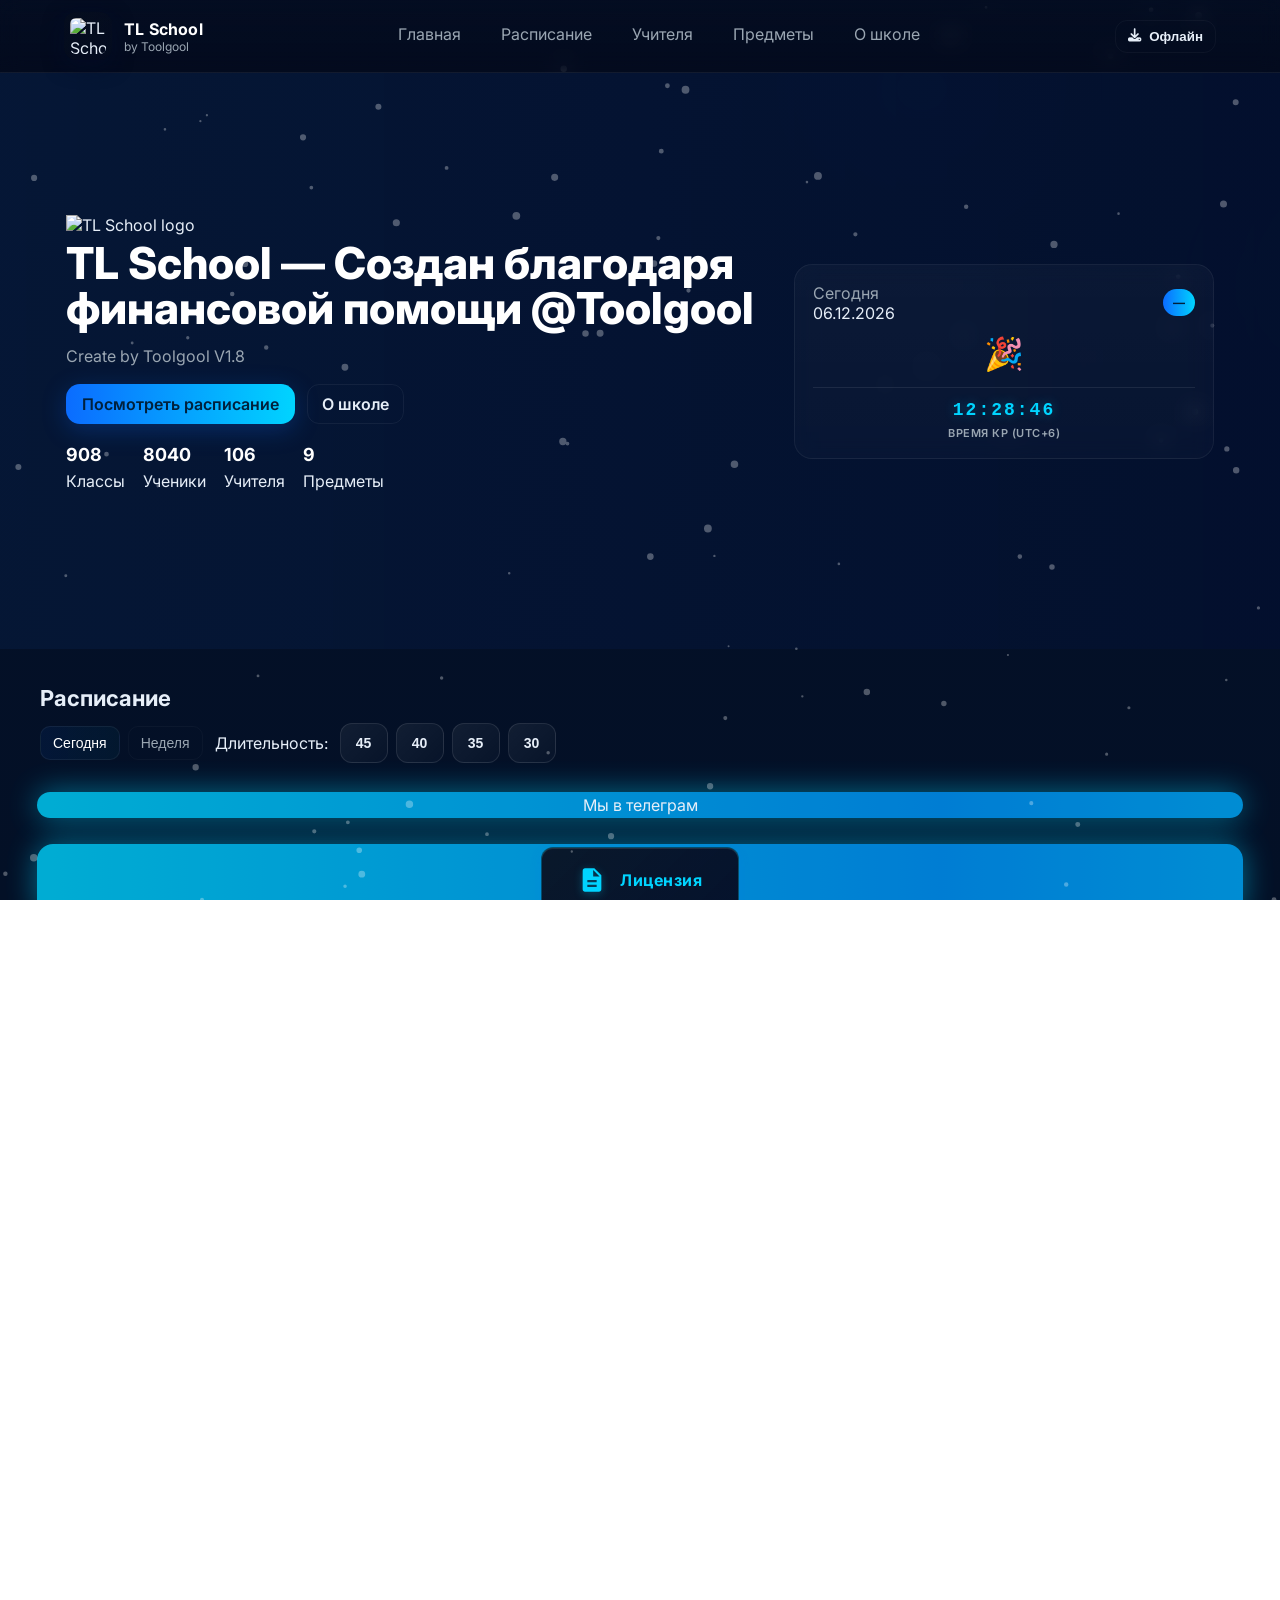
==== index.html @ 3f7413aa "Update index.html" ====
<!DOCTYPE html>
<html lang="ru">
<head>
  <meta charset="utf-8" />
  <meta name="viewport" content="width=device-width, initial-scale=1.0" />
  <title>TL School</title>
  <link rel="preconnect" href="https://fonts.googleapis.com">
  <link rel="preconnect" href="https://fonts.gstatic.com" crossorigin>
  <link href="https://fonts.googleapis.com/css2?family=Inter:wght@300;400;600;800&display=swap" rel="stylesheet">
  <link rel="stylesheet" href="https://cdnjs.cloudflare.com/ajax/libs/font-awesome/6.4.0/css/all.min.css">
  <link rel="stylesheet" href="style.css">
  <link rel="stylesheet" href="styles-v2.css">
</head>
<body class="tl-dark">

  <canvas id="snowCanvas" style="position: fixed; top: 0; left: 0; width: 100%; height: 100%; pointer-events: none; z-index: 1;"></canvas>

  <header class="site-header" role="banner">
    <div class="header-inner container">
      <a href="#top" class="brand" aria-label="TL School home">
        <img src="https://raw.githubusercontent.com/toolgool2021-coder/TL-Schedules/main/Image/icon.png" alt="TL School" class="brand-logo" width="48" height="48">
        <div class="brand-words">
          <span class="brand-title">TL School</span>
          <span class="brand-sub">by Toolgool</span>
        </div>
      </a>

      <nav class="main-nav" role="navigation" aria-label="Main navigation">
        <ul class="nav-list">
          <li><a href="#home" class="nav-link">Главная</a></li>
          <li><a href="#schedule" class="nav-link">Расписание</a></li>
          <li><a href="#teachers" class="nav-link">Учителя</a></li>
          <li><a href="#subjects" class="nav-link">Предметы</a></li>
          <li><a href="#about" class="nav-link">О школе</a></li>
        </ul>
      </nav>

      <div class="header-actions">
        <button id="downloadOfflineBtn" class="btn btn-ghost" aria-label="Скачать оффлайн"> <i class="fa-solid fa-download"></i> Офлайн</button>
        <button class="menu-btn" id="menuBtn" aria-label="Открыть меню" aria-expanded="false">
          <i class="fa-solid fa-bars"></i>
        </button>
      </div>
    </div>
  </header>

  <aside id="mobileNav" class="mobile-nav" aria-hidden="true">
    <button class="mobile-close" id="mobileClose" aria-label="Закрыть меню">✕</button>
    <ul class="mobile-nav-list">
      <li><a href="#home" class="mobile-link">Главная</a></li>
      <li><a href="#schedule" class="mobile-link">Расписание</a></li>
      <li><a href="#teachers" class="mobile-link">Учителя</a></li>
      <li><a href="#subjects" class="mobile-link">Предметы</a></li>
      <li><a href="#about" class="mobile-link">О школе</a></li>
    </ul>
  </aside>

  <main id="top">

    <section id="home" class="hero">
      <div class="hero-bg" aria-hidden="true">
        <div class="hero-glow"></div>
        <svg class="hero-pattern" width="100%" height="100%" preserveAspectRatio="none" aria-hidden="true">
          <defs>
            <linearGradient id="g1" x1="0" x2="1">
              <stop offset="0%" stop-color="rgba(6,24,56,0.85)"/>
              <stop offset="100%" stop-color="rgba(3,16,46,0.95)"/>
            </linearGradient>
          </defs>
          <rect width="100%" height="100%" fill="url(#g1)" />
        </svg>
      </div>

      <div class="container hero-inner">
        <div class="hero-left">
          <div class="logo-badge">
            <img src="https://raw.githubusercontent.com/toolgool2021-coder/TL-Schedules/main/Image/icon.png" alt="TL School logo" class="hero-logo" width="64" height="64">
          </div>
          <h1 class="hero-title">TL School — Создан благодаря финансовой помощи @Toolgool</h1>
          <p class="hero-lead">Create by Toolgool V1.8</p>

          <div class="hero-ctas">
            <a href="#schedule" class="btn btn-primary">Посмотреть расписание</a>
            <a href="#about" class="btn btn-secondary">О школе</a>
          </div>

          <ul class="hero-stats" aria-hidden="true">
            <li><strong class="animated-counter" id="stat-classes" data-target="1748">0</strong><span>Классы</span></li>
            <li><strong class="animated-counter" id="stat-students-hero" data-target="15463">0</strong><span>Ученики</span></li>
            <li><strong class="animated-counter" id="stat-teachers-hero" data-target="204">0</strong><span>Учителя</span></li>
            <li><strong class="animated-counter" id="stat-subjects-hero" data-target="18">0</strong><span>Предметы</span></li>
          </ul>
        </div>

        <div class="hero-right" aria-hidden="true">
          <div class="hero-card schedule-preview">
            <header class="card-head">
              <div>
                <div class="muted">Сегодня</div>
                <div class="date" id="heroDate">—</div>
              </div>
              <div class="current-lesson-badge" id="heroCurrentLesson">—</div>
            </header>

            <div class="timer-display">
              <div class="timer-value" id="timerValue">00:00:00</div>
            </div>

            <div class="kyrgyzstan-time" id="kyrgyzstanTimeBlock">
              <div class="kyrgyzstan-time-value" id="kyrgyzstanTime">00:00:00</div>
              <div class="kyrgyzstan-time-label">Время КР (UTC+6)</div>
            </div>

            <div class="schedule-preview-list" id="heroScheduleList"></div>
          </div>
        </div>
      </div>
    </section>

    <section id="schedule" class="container section schedule">
      <div class="section-head">
        <h2>Расписание</h2>
        <div class="controls-row">
          <div class="tabs">
            <button class="tab active" data-view="today">Сегодня</button>
            <button class="tab" data-view="week">Неделя</button>
          </div>
          <div class="duration-compact">
            <label>Длительность:</label>
            <div class="duration-buttons">
              <button class="duration-btn" data-duration="45">45</button>
              <button class="duration-btn" data-duration="40">40</button>
              <button class="duration-btn" data-duration="35">35</button>
              <button class="duration-btn" data-duration="30">30</button>
            </div>
          </div>
        </div>
      </div>

      <div class="telegram-banner-container telegram-banner">
        <a href="https://t.me/Toolgool?text=Здравствуйте%21%20Хотел%28а%29%20бы%20вступить%20в%20вашу%20группу.%0A%0AМеня%20зовут%20%5BФамили[...]
          <svg class="telegram-icon" viewBox="0 0 24 24" fill="currentColor">
            <path d="M12 0C5.373 0 0 5.373 0 12s5.373 12 12 12 12-5.373 12-12S18.627 0 12 0zm5.894 8.221l-1.97 9.28c-.145.658-.537.818-1.084.508l-3-2.21-1.446 1.394c-.16.16-.295.295-.605.295l.213[...]"/>
          </svg>
          Мы в телеграм
         </a>
      </div>

      <div class="telegram-banner-container license-banner">
        <a href="license-1.html" target="_blank" rel="noopener noreferrer" class="telegram-link support-link">
          <svg class="telegram-icon support-icon" viewBox="0 0 24 24" fill="currentColor" aria-hidden="true">
            <path d="M14 2H6c-1.1 0-1.99.9-1.99 2L4 20c0 1.1.89 2 1.99 2H18c1.1 0 2-.9 2-2V8l-6-6zm2 16H8v-2h8v2zm0-4H8v-2h8v2zm-3-5V3.5L18.5 9H13z"/>
          </svg>
          Лицензия
        </a>
      </div>

<div class="telegram-banner-container support-banner">
  <a href="https://paytl.duckdns.org" target="_blank" rel="noopener noreferrer" class="telegram-link license-link">
    <svg class="telegram-icon license-icon" viewBox="0 0 24 24" fill="currentColor" aria-hidden="true">
      <path d="M12 21.35l-1.45-1.32C5.4 15.36 2 12.28 2 8.5 2 5.42 4.42 3 7.5 3c1.74 0 3.41.81 4.5 2.09C13.09 3.81 14.76 3 16.5 3 19.58 3 22 5.42 22 8.5c0 3.78-3.4 6.86-8.55 11.54L12 21.35z"/>
    </svg>
    Поддержать
  </a>
</div>
      
      <div class="schedule-body">
        <div class="schedule-grid">
          <div class="schedule-column">
            <h3 class="muted" id="scheduleTitle">Сегодня</h3>
            <div class="schedule-list" id="scheduleList"></div>
          </div>

          <aside class="schedule-aside">
            <div class="card stats-card">
              <h4>Статистика</h4>
              <div class="stats-grid">
                <div class="stat">
                  <div class="stat-value animated-counter" id="stat-students" data-target="150">0</div>
                  <div class="stat-label">Ученики</div>
                </div>
                <div class="stat">
                  <div class="stat-value animated-counter" id="stat-teachers-2" data-target="35">0</div>
                  <div class="stat-label">Учителя</div>
                </div>
                <div class="stat">
                  <div class="stat-value animated-counter" id="stat-subjects-2" data-target="14">0</div>
                  <div class="stat-label">Предметы</div>
                </div>
              </div>
            </div>

            <div class="card quick-actions">
              <h4>Быстрые действия</h4>
              <div class="qa-grid">
                <button class="btn btn-ghost">Скачать оффлайн</button>
                <button class="btn btn-ghost">Распечатать</button>
              </div>
            </div>
          </aside>
        </div>

        <div class="week-schedule" id="weekSchedule" aria-live="polite"></div>
      </div>
    </section>

    <section id="teachers" class="container section">
      <div class="section-head">
        <h2>Учителя</h2>
        <p class="muted">Контакты и кабинеты преподавателей</p>
      </div>

      <div class="cards-grid teachers-list" id="teachersList">
        <div class="teacher-card">
          <div class="teacher-card-name">Калыбаева Кульжан</div>
          <div class="teacher-card-info">🚪 Кабинет 30</div>
          <div class="teacher-card-info">☎️ +996 (312) 234-56-78</div>
          <div class="teacher-card-subjects">📚 Алгебра, Геометрия, Химия, Биология</div>
        </div>
        <div class="teacher-card">
          <div class="teacher-card-name">Нурумова Елена</div>
          <div class="teacher-card-info">🚪 Кабинет 43</div>
          <div class="teacher-card-info">☎️ +996 (312) 345-67-89</div>
          <div class="teacher-card-subjects">📚 Русский язык, Русская литература</div>
        </div>
        <div class="teacher-card">
          <div class="teacher-card-name">Корголдоев Алишер</div>
          <div class="teacher-card-info">🚪 Кабинет 19</div>
          <div class="teacher-card-info">☎️ +996 (312) 567-89-01</div>
          <div class="teacher-card-subjects">📚 История, Человек и общество, ЧИО</div>
        </div>
        <div class="teacher-card">
          <div class="teacher-card-name">Томоева Гульзат</div>
          <div class="teacher-card-info">🚪 Кабинет 37</div>
          <div class="teacher-card-info">☎️ +996 (312) 789-01-23</div>
          <div class="teacher-card-subjects">📚 Кыргызский язык, Кыргызская литература, ДП</div>
        </div>
        <div class="teacher-card">
          <div class="teacher-card-name">Рубцов Андрей</div>
          <div class="teacher-card-info">🚪 Кабинет 39</div>
          <div class="teacher-card-info">☎️ +996 (312) 456-78-90</div>
          <div class="teacher-card-subjects">📚 Физика, Астрономия</div>
        </div>
        <div class="teacher-card">
          <div class="teacher-card-name">Темирова Элес</div>
          <div class="teacher-card-info">🚪 Кабинет 35</div>
          <div class="teacher-card-info">☎️ +996 (312) 678-90-12</div>
          <div class="teacher-card-subjects">📚 Английский язык</div>
        </div>
        <div class="teacher-card">
          <div class="teacher-card-name">Эсенгулова Жыпаргул</div>
          <div class="teacher-card-info">🚪 Кабинет 41</div>
          <div class="teacher-card-info">☎️ +996 (312) 890-12-34</div>
          <div class="teacher-card-subjects">📚 География</div>
        </div>
        <div class="teacher-card">
          <div class="teacher-card-name">Моношева Айгерим</div>
          <div class="teacher-card-info">🚪 Спортивный зал</div>
          <div class="teacher-card-info">☎️ +996 (312) 123-45-67</div>
          <div class="teacher-card-subjects">📚 Физическая культура</div>
        </div>
      </div>
    </section>

    <section id="subjects" class="container section">
      <div class="section-head">
        <h2>Предметы</h2>
        <p class="muted">Краткий список предметов</p>
      </div>
      <div class="cards-grid subjects-grid" id="subjectsGrid">
        <div class="subject-card">
          <div class="subject-icon">📐</div>
          <div class="subject-name">Алгебра</div>
        </div>
        <div class="subject-card">
          <div class="subject-icon">📏</div>
          <div class="subject-name">Геометрия</div>
        </div>
        <div class="subject-card">
          <div class="subject-icon">🧬</div>
          <div class="subject-name">Химия</div>
        </div>
        <div class="subject-card">
          <div class="subject-icon">🧪</div>
          <div class="subject-name">Биология</div>
        </div>
        <div class="subject-card">
          <div class="subject-icon">📖</div>
          <div class="subject-name">Русский язык</div>
        </div>
        <div class="subject-card">
          <div class="subject-icon">📚</div>
          <div class="subject-name">Литература</div>
        </div>
        <div class="subject-card">
          <div class="subject-icon">🌍</div>
          <div class="subject-name">История</div>
        </div>
        <div class="subject-card">
          <div class="subject-icon">🗣️</div>
          <div class="subject-name">Английский</div>
        </div>
        <div class="subject-card">
          <div class="subject-icon">🗺️</div>
          <div class="subject-name">География</div>
        </div>
        <div class="subject-card">
          <div class="subject-icon">⚛️</div>
          <div class="subject-name">Физика</div>
        </div>
        <div class="subject-card">
          <div class="subject-icon">🏃</div>
          <div class="subject-name">Физкультура</div>
        </div>
        <div class="subject-card">
          <div class="subject-icon">🎨</div>
          <div class="subject-name">Искусство</div>
        </div>
      </div>
    </section>

    <section id="about" class="container section about">
      <div class="section-head">
        <h2>О школе</h2>
        <p class="muted">Средняя общеобразовательная ��кола №11

📍 Бишкек, ул. Московская, 59
🏫 Общеобразовательное учреждение города Бишкек

СОШ №11 находится в центре Бишкека, недалеко от Центральной мечети. Здесь учащиеся получают общее среднее образование и развиваются в комфортной атмосфере.

О проекте

Этот сайт не является официальным сайтом школы и не связан с её администрацией.

Проект создан самостоятельно Toolgool с целью собрать информацию о школе в удобном современном формате.

💻 Разработка: Toolgool
💰 Финансирование: личные средства автора
⚠️ Статус: независимый информационный проект

Информация собрана из открытых источников и может изменяться.</p>
      </div>
      <div class="content-grid">
        <div class="card about-card">
          <h3>Кратко</h3>
          <p>TL School — интерфейс для отображения расписаний, контактов преподавателей и заметок.</p>
        </div>

        <div class="card contact-card">
          <h3>Контакты</h3>
          <p class="muted">Связь через Telegram и Email</p>
          <div class="contact-links">
            <a href="https://t.me/Toolgool" target="_blank" class="contact-link">
              <i class="fab fa-telegram"></i> Telegram
            </a>
            <a href="mailto:Toolgool2021@gmail.com" class="contact-link">
              <i class="fas fa-envelope"></i> Email
            </a>
          </div>
        </div>
      </div>
    </section>

  </main>

  <footer class="site-footer">
    <div class="container footer-inner">
      <div class="footer-brand">
        <img src="https://raw.githubusercontent.com/toolgool2021-coder/TL-Schedules/main/Image/icon.png" alt="TL School" class="footer-logo" width="36" height="36">
        <div class="footer-copy">© TL School — Учебное приложение</div>
      </div>
      <nav class="footer-nav">
        <a href="#schedule">Расписание</a>
        <a href="#teachers">Учителя</a>
        <a href="#about">О школе</a>
      </nav>
    </div>
  </footer>

  <div id="noteModal" class="modal" aria-hidden="true">
    <div class="modal-content">
      <span class="close">&times;</span>
      <h2 id="modalTitle">Заметка</h2>
      <textarea id="noteText" placeholder="Введите заметку..."></textarea>
      <div class="modal-buttons">
        <button id="saveNoteBtn">💾 Сохранить</button>
        <button id="closeNoteBtn">✕ Закрыть</button>
      </div>
    </div>
  </div>

  <div id="viewNoteModal" class="modal" aria-hidden="true">
    <div class="modal-content">
      <span class="close">&times;</span>
      <h2>📖 Просмотр заметки</h2>
      <div class="note-info">
        <div class="note-info-item">
          <span class="note-info-label">День</span>
          <span class="note-info-value" id="viewNoteDayLabel">—</span>
        </div>
        <div class="note-info-item">
          <span class="note-info-label">Урок</span>
          <span class="note-info-value" id="viewNoteLessonLabel">—</span>
        </div>
        <div class="note-info-item">
          <span class="note-info-label">Предмет</span>
          <span class="note-info-value" id="viewNoteSubjectLabel">—</span>
        </div>
      </div>
      <div class="note-view-box" id="noteViewContent"></div>
      <div class="modal-buttons">
        <button id="closeViewNoteBtn" class="btn btn-secondary">✕ Закрыть</button>
      </div>
    </div>
  </div>

  <div id="teacherModal" class="modal" aria-hidden="true">
    <div class="modal-content">
      <span class="close">&times;</span>
      <h2 id="teacherName">—</h2>
      <p id="teacherSource"></p>
      <p id="teacherSubject"></p>
      <p id="teacherCabinet"></p>
      <p id="teacherPhone"></p>
      <div id="teacherButtons"></div>
    </div>
  </div>

  <div style="display:none;">
    <span id="currentDate"></span>
    <span id="currentDay"></span>
    <span id="currentLesson"></span>
    <span id="lessonStatus"></span>
    <span id="nextLesson"></span>
  </div>

  <script>
    (function(){
      const menuBtn = document.getElementById('menuBtn');
      const mobileNav = document.getElementById('mobileNav');
      const mobileClose = document.getElementById('mobileClose');
      menuBtn.addEventListener('click', ()=>{
        const expanded = menuBtn.getAttribute('aria-expanded') === 'true';
        menuBtn.setAttribute('aria-expanded', String(!expanded));
        mobileNav.classList.toggle('open'); mobileNav.setAttribute('aria-hidden','false');
      });
      mobileClose.addEventListener('click', ()=>{ mobileNav.classList.remove('open'); mobileNav.setAttribute('aria-hidden','true'); menuBtn.setAttribute('aria-expanded','false'); });

      function safeText(id, text){ const el = document.getElementById(id); if(el) el.textContent = text; }
      const now = new Date(); safeText('heroDate', now.toLocaleDateString('ru-RU'));

      if (window.matchMedia('(prefers-reduced-motion: reduce)').matches) document.documentElement.classList.add('reduced-motion');
    })();
  </script>

  <script src="Data.js"></script>
  <script src="script.js" defer></script>
  <script src="script_V2.js" defer></script>
</body>
</html>
---- style.css ----
/* Design system variables (dark theme) */
:root{
  --background: #051029; /* deep midnight */
  --surface: rgba(10,18,34,0.7);
  --surface-2: rgba(7,14,28,0.5);
  --surface-strong: #0b1220;
  --primary: #0b6cff; /* saturated blue */
  --primary-2: #00d4ff; /* cyan accent */
  --accent-glow: rgba(11,108,255,0.25);
  --muted: #9aa6b2;
  --text: #e6eef8;
  --text-strong: #ffffff;
  --border: rgba(255,255,255,0.06);
  --radius: 16px;
  --radius-sm: 10px;
  --shadow: 0 8px 30px rgba(2,6,23,0.6);
  --glass-blur: 10px;
}

/* Base */
*{box-sizing:border-box}
html{scroll-behavior:smooth}
html,body{height:100%;margin:0;font-family:Inter,system-ui,-apple-system,'Segoe UI',Roboto,'Helvetica Neue',Arial;color:var(--text);background:linear-gradient(180deg,var(--background),#031026);overflow-x:hidden}
.container{max-width:1200px;margin:0 auto;padding:24px}

a{color:inherit;text-decoration:none}
.muted{color:var(--muted)}

/* Header */
.site-header{position:sticky;top:0;z-index:60;backdrop-filter:blur(var(--glass-blur));background:linear-gradient(180deg,rgba(2,8,20,0.35),rgba(2,6,20,0.5));border-bottom:1px solid var(--border)}
.header-inner{display:flex;align-items:center;justify-content:space-between;padding:12px 24px;flex-wrap:wrap;gap:12px}
.brand{display:flex;align-items:center;gap:12px;min-width:0}
.brand-logo{width:48px;height:48px;border-radius:12px;box-shadow:0 6px 20px rgba(3,12,40,0.6);background:linear-gradient(135deg,var(--surface-2),transparent);padding:6px;flex-shrink:0}
.brand-words{display:flex;flex-direction:column;min-width:0}
.brand-title{font-weight:700;color:var(--text-strong);letter-spacing:0.2px;white-space:nowrap;overflow:hidden;text-overflow:ellipsis}
.brand-sub{font-size:12px;color:var(--muted);white-space:nowrap;overflow:hidden;text-overflow:ellipsis}

.main-nav{display:block}
.nav-list{display:flex;gap:20px;list-style:none;margin:0;padding:0;flex-wrap:wrap}
.nav-link{color:var(--muted);padding:8px 10px;border-radius:10px;transition:all .28s cubic-bezier(0.25,0.46,0.45,0.94);white-space:nowrap;position:relative;overflow:hidden;display:inline-block}
.nav-link::after{content:'';position:absolute;bottom:-2px;left:0;width:0;height:2px;background:var(--primary-2);transition:width .3s cubic-bezier(0.25,0.46,0.45,0.94)}
.nav-link:hover,.nav-link:focus{color:var(--text-strong);background:linear-gradient(90deg,rgba(11,108,255,0.06),rgba(0,212,255,0.03));box-shadow:inset 0 -2px 0 rgba(11,108,255,0.04);transform:translateY(-2px)}
.nav-link:hover::after{width:100%}

.header-actions{display:flex;align-items:center;gap:12px;flex-wrap:wrap}
.btn{padding:8px 12px;border-radius:12px;border:1px solid transparent;font-weight:600;cursor:pointer;display:inline-flex;align-items:center;gap:8px;white-space:nowrap;transition:all .28s cubic-bezier(0.25,0.46,0.45,0.94);position:relative;overflow:hidden}
.btn::before{content:'';position:absolute;top:0;left:-100%;width:100%;height:100%;background:linear-gradient(90deg,transparent,rgba(255,255,255,0.1),transparent);transition:left .5s ease}
.btn:hover::before{left:100%}

.btn-ghost{background:transparent;border:1px solid rgba(255,255,255,0.04);color:var(--text);transition:all .28s cubic-bezier(0.25,0.46,0.45,0.94)}
.btn-ghost:hover{background:rgba(255,255,255,0.06);border-color:rgba(255,255,255,0.1);transform:translateY(-2px);box-shadow:0 6px 20px rgba(11,108,255,0.2)}

.btn-primary{background:linear-gradient(90deg,var(--primary),var(--primary-2));color:#01203b;padding:10px 16px;border-radius:14px;box-shadow:0 6px 24px var(--accent-glow);border:none;transition:all .28s cubic-bezier(0.25,0.46,0.45,0.94)}
.btn-primary:hover{transform:translateY(-3px);box-shadow:0 10px 32px var(--accent-glow);background:linear-gradient(90deg,#0d7aff,#00dcff)}

.btn-secondary{background:transparent;border:1px solid rgba(255,255,255,0.06);color:var(--text);padding:9px 14px;border-radius:12px;transition:all .28s cubic-bezier(0.25,0.46,0.45,0.94)}
.btn-secondary:hover{background:rgba(255,255,255,0.04);border-color:rgba(255,255,255,0.1);transform:translateY(-2px);box-shadow:0 6px 20px rgba(11,108,255,0.15)}

.menu-btn{display:none;background:transparent;border:0;color:var(--text);font-size:18px;padding:8px;transition:all .28s cubic-bezier(0.25,0.46,0.45,0.94)}
.menu-btn:hover{color:var(--primary-2);transform:scale(1.1)}

/* Mobile nav */
.mobile-nav{position:fixed;inset:0;background:linear-gradient(180deg,rgba(2,6,20,0.96),rgba(2,6,20,0.98));transform:translateX(100%);transition:transform .28s cubic-bezier(.2,.9,.2,1);z-index:80;padding-top:60px}
.mobile-nav.open{transform:translateX(0)}
.mobile-nav-list{list-style:none;padding:24px 0;margin:0;display:flex;flex-direction:column;gap:12px}
.mobile-link{color:var(--text);font-size:18px;padding:12px;border-radius:10px;display:block;word-break:break-word;transition:all .28s cubic-bezier(0.25,0.46,0.45,0.94);position:relative}
.mobile-link:hover{background:rgba(11,108,255,0.1);color:var(--primary-2);transform:translateX(8px)}
.mobile-close{position:absolute;right:18px;top:18px;background:transparent;border:0;color:var(--muted);font-size:22px;padding:8px;cursor:pointer;transition:all .28s cubic-bezier(0.25,0.46,0.45,0.94)}
.mobile-close:hover{color:var(--primary-2);transform:rotate(90deg)}

/* HERO */
.hero{position:relative;min-height:64vh;display:flex;align-items:center;color:var(--text);overflow:hidden}
.hero-bg{position:absolute;inset:0;z-index:0;padding:0}
.hero-glow{position:absolute;right:-20%;top:-10%;width:60%;height:60%;background:radial-gradient(circle at 20% 20%, rgba(11,108,255,0.16), transparent 20%), radial-gradient(circle at 80% 80%, rgba(0,212,255,0.08), transparent 25%);filter:blur(40px)}
.hero-pattern{filter:blur(0.5px)}
.hero-inner{position:relative;z-index:2;display:grid;grid-template-columns:1fr 420px;gap:28px;align-items:center;padding:64px 24px}
.hero-left{max-width:700px}
.hero-title{font-size:44px;line-height:1.02;margin:6px 0 12px;font-weight:800;color:var(--text-strong);word-wrap:break-word;overflow-wrap:break-word}
.hero-lead{font-size:16px;color:var(--muted);margin-bottom:18px;word-wrap:break-word;overflow-wrap:break-word}
.hero-ctas{display:flex;gap:12px;flex-wrap:wrap}
.hero-stats{display:flex;gap:18px;margin-top:20px;list-style:none;padding:0;flex-wrap:wrap}
.hero-stats li{display:flex;flex-direction:column;align-items:flex-start;gap:6px}
.hero-stats strong{font-size:18px;color:var(--text-strong)}

.hero-right{display:flex;justify-content:center}
.hero-card{background:linear-gradient(180deg,rgba(255,255,255,0.03),rgba(255,255,255,0.02));backdrop-filter:blur(var(--glass-blur));border-radius:18px;padding:18px;width:100%;max-width:420px;border:1px solid var(--border)}
.card-head{display:flex;justify-content:space-between;align-items:center;margin-bottom:12px;flex-wrap:wrap;gap:8px}
.current-lesson-badge{background:linear-gradient(90deg,var(--primary),var(--primary-2));color:#01203b;padding:6px 10px;border-radius:999px;font-weight:700;white-space:nowrap;font-size:12px}

.timer-display{text-align:center;margin:12px 0}
.timer-value{font-size:32px;font-weight:800;color:var(--primary);font-family:'Courier New',monospace;word-break:break-all}

.schedule-preview-list{display:flex;flex-direction:column;gap:8px}
.preview-item{display:flex;justify-content:space-between;align-items:center;padding:10px;border-radius:12px;background:rgba(255,255,255,0.01);border:1px solid rgba(255,255,255,0.03);flex-wrap:wrap;transition:all .28s cubic-bezier(0.25,0.46,0.45,0.94)}
.preview-item:hover{background:rgba(255,255,255,0.03);transform:translateX(4px)}
.preview-item .time{color:var(--muted);font-size:13px;white-space:nowrap}
.preview-item .meta{display:flex;flex-direction:column;min-width:0;flex:1}

/* Sections */
.section{padding:36px 0}
.section-head{display:flex;justify-content:space-between;align-items:start;gap:12px;margin-bottom:18px;flex-wrap:wrap}
.section-head h2{font-size:22px;margin:0;word-wrap:break-word;overflow-wrap:break-word}
.controls-row{display:flex;gap:12px;align-items:center;flex-wrap:wrap;width:100%}
.tabs{display:flex;gap:8px;flex-wrap:wrap}
.tab{background:transparent;border:1px solid rgba(255,255,255,0.03);padding:8px 12px;border-radius:10px;color:var(--muted);cursor:pointer;white-space:nowrap;font-size:14px;transition:all .28s cubic-bezier(0.25,0.46,0.45,0.94)}
.tab:hover{background:rgba(255,255,255,0.03);border-color:var(--border);transform:translateY(-2px)}
.tab.active{background:linear-gradient(90deg,rgba(11,108,255,0.08),rgba(0,212,255,0.04));color:var(--text-strong);border-color:var(--border)}

/* Duration Buttons - Styled 35, 40, 45 */
.duration-compact{display:flex;align-items:center;gap:12px;flex-wrap:wrap}
.duration-buttons{display:flex;gap:8px;flex-wrap:wrap}
.duration-btn{
  background:linear-gradient(135deg,rgba(255,255,255,0.06),rgba(255,255,255,0.02));
  border:1px solid rgba(255,255,255,0.1);
  color:var(--text);
  padding:10px 14px;
  border-radius:12px;
  font-weight:600;
  font-size:14px;
  cursor:pointer;
  transition:all .28s cubic-bezier(0.25,0.46,0.45,0.94);
  position:relative;
  overflow:hidden;
  display:flex;
  align-items:center;
  justify-content:center;
  min-width:48px;
  height:40px;
}

.duration-btn::before{
  content:'';
  position:absolute;
  inset:0;
  background:linear-gradient(90deg,transparent,rgba(255,255,255,0.15),transparent);
  transform:translateX(-100%);
  transition:transform .3s ease;
}

.duration-btn:hover::before{
  transform:translateX(100%);
}

.duration-btn:hover{
  background:linear-gradient(135deg,rgba(11,108,255,0.2),rgba(0,212,255,0.1));
  border-color:rgba(11,108,255,0.3);
  transform:translateY(-2px);
  box-shadow:0 6px 16px rgba(11,108,255,0.2);
  color:var(--text-strong);
}

.duration-btn.active{
  background:linear-gradient(135deg,var(--primary),var(--primary-2));
  color:#01203b;
  border-color:var(--primary);
  box-shadow:0 8px 24px var(--accent-glow);
  transform:scale(1.05);
}

.duration-btn.active:hover{
  transform:scale(1.05) translateY(-2px);
  box-shadow:0 10px 28px var(--accent-glow);
}

.schedule-body{display:flex;flex-direction:column}
.schedule-grid{display:grid;grid-template-columns:1fr 320px;gap:20px}
.schedule-column{min-width:0}
.schedule-list{display:flex;flex-direction:column;gap:12px}
.schedule-item{display:flex;justify-content:space-between;align-items:center;padding:14px;border-radius:14px;background:linear-gradient(180deg,rgba(255,255,255,0.01),transparent);border:1px solid rgba(255,255,255,0.05);transition:all .28s cubic-bezier(0.25,0.46,0.45,0.94);flex-wrap:wrap}
.schedule-item:hover{transform:translateY(-6px);box-shadow:0 10px 30px rgba(2,6,23,0.6);background:linear-gradient(180deg,rgba(255,255,255,0.03),rgba(255,255,255,0.01))}
.schedule-item.active{border-left:4px solid var(--primary);background:linear-gradient(90deg,rgba(11,108,255,0.06),transparent)}
.lesson-number{font-weight:700;color:var(--muted);margin-right:8px;flex-shrink:0}
.lesson-name{cursor:pointer;font-weight:600;color:var(--text-strong);transition:color .28s cubic-bezier(0.25,0.46,0.45,0.94);flex:1;min-width:0}
.lesson-name:hover{color:var(--primary-2)}
.lesson-info{display:flex;flex-direction:column;gap:4px;min-width:0;flex:1}
.lesson-time{font-size:13px;color:var(--muted);white-space:nowrap}
.lesson-subject{font-weight:700;color:var(--text-strong);word-wrap:break-word;overflow-wrap:break-word}

/* Note Controls - Enhanced Design */
.note-controls{display:flex;gap:8px;flex-shrink:0;align-items:center}
.note-edit-btn, .note-view-btn, .note-delete-btn{
  background:linear-gradient(135deg,rgba(255,255,255,0.08),rgba(255,255,255,0.03));
  border:1px solid rgba(255,255,255,0.12);
  border-radius:10px;
  padding:8px 10px;
  cursor:pointer;
  font-size:14px;
  transition:all .28s cubic-bezier(0.2, 0.8, 0.2, 1);
  display:flex;
  align-items:center;
  justify-content:center;
  min-width:36px;
  height:36px;
  color:var(--text);
  position:relative;
  overflow:hidden;
  font-weight:600;
}

.note-edit-btn::before, .note-view-btn::before, .note-delete-btn::before{
  content:'';
  position:absolute;
  inset:0;
  background:linear-gradient(90deg,transparent,rgba(255,255,255,0.1),transparent);
  transform:translateX(-100%);
  transition:transform .3s ease;
}

.note-edit-btn:hover::before, .note-view-btn:hover::before, .note-delete-btn:hover::before{
  transform:translateX(100%);
}

.note-edit-btn:hover{
  background:linear-gradient(135deg,rgba(11,108,255,0.25),rgba(0,212,255,0.15));
  border-color:rgba(11,108,255,0.4);
  transform:translateY(-3px);
  box-shadow:0 8px 20px rgba(11,108,255,0.25);
}

.note-view-btn:hover{
  background:linear-gradient(135deg,rgba(0,212,255,0.25),rgba(11,108,255,0.15));
  border-color:rgba(0,212,255,0.4);
  transform:translateY(-3px);
  box-shadow:0 8px 20px rgba(0,212,255,0.25);
}

.note-delete-btn:hover{
  background:linear-gradient(135deg,rgba(255,68,68,0.25),rgba(255,100,100,0.15));
  border-color:rgba(255,68,68,0.4);
  transform:translateY(-3px);
  box-shadow:0 8px 20px rgba(255,68,68,0.2);
}

/* Day Note Controls in week view */
.day-note-controls{display:flex;gap:6px;flex-shrink:0;flex-wrap:wrap}
.day-note-edit, .day-note-view, .day-note-delete{
  background:linear-gradient(135deg,rgba(255,255,255,0.08),rgba(255,255,255,0.03));
  border:1px solid rgba(255,255,255,0.12);
  border-radius:8px;
  padding:6px 8px;
  cursor:pointer;
  font-size:12px;
  transition:all .28s cubic-bezier(0.2, 0.8, 0.2, 1);
  display:flex;
  align-items:center;
  justify-content:center;
  min-width:32px;
  height:32px;
  color:var(--text);
  position:relative;
  overflow:hidden;
  font-weight:600;
}

.day-note-edit::before, .day-note-view::before, .day-note-delete::before{
  content:'';
  position:absolute;
  inset:0;
  background:linear-gradient(90deg,transparent,rgba(255,255,255,0.1),transparent);
  transform:translateX(-100%);
  transition:transform .3s ease;
}

.day-note-edit:hover::before, .day-note-view:hover::before, .day-note-delete:hover::before{
  transform:translateX(100%);
}

.day-note-edit:hover{
  background:linear-gradient(135deg,rgba(11,108,255,0.25),rgba(0,212,255,0.15));
  border-color:rgba(11,108,255,0.4);
  transform:scale(1.15);
  box-shadow:0 4px 12px rgba(11,108,255,0.3);
}

.day-note-view:hover{
  background:linear-gradient(135deg,rgba(0,212,255,0.25),rgba(11,108,255,0.15));
  border-color:rgba(0,212,255,0.4);
  transform:scale(1.15);
  box-shadow:0 4px 12px rgba(0,212,255,0.3);
}

.day-note-delete:hover{
  background:linear-gradient(135deg,rgba(255,68,68,0.25),rgba(255,100,100,0.15));
  border-color:rgba(255,68,68,0.4);
  transform:scale(1.15);
  box-shadow:0 4px 12px rgba(255,68,68,0.25);
}

/* Aside */
.schedule-aside{display:flex;flex-direction:column;gap:12px}
.card{background:linear-gradient(180deg,rgba(255,255,255,0.02),transparent);padding:12px;border-radius:12px;border:1px solid var(--border);word-wrap:break-word;overflow-wrap:break-word}
.card h4{margin:0 0 12px 0;word-wrap:break-word;overflow-wrap:break-word}
.stats-grid{display:flex;gap:12px;flex-wrap:wrap}
.stat{display:flex;flex-direction:column;min-width:0;flex:1}
.stat-value{font-weight:800;color:var(--text-strong);word-wrap:break-word}
.stat-label{color:var(--muted);font-size:13px}

/* Quick Actions */
.quick-actions .qa-grid{display:flex;flex-direction:column;gap:8px}
.quick-actions .btn{width:100%;justify-content:center;transition:all .28s cubic-bezier(0.25,0.46,0.45,0.94)}

/* Week Schedule */
.week-schedule{display:grid;grid-template-columns:repeat(auto-fit,minmax(140px,1fr));gap:12px;margin-top:24px}
.day-schedule{background:linear-gradient(180deg,rgba(255,255,255,0.01),transparent);border:1px solid var(--border);border-radius:12px;padding:12px;border-left:4px solid var(--primary);overflow:hidden;transition:all .28s cubic-bezier(0.25,0.46,0.45,0.94)}
.day-schedule:hover{transform:translateY(-4px);box-shadow:0 8px 24px rgba(2,6,23,0.5);background:linear-gradient(180deg,rgba(255,255,255,0.03),rgba(255,255,255,0.01))}
.day-schedule.weekend{border-left-color:#888}
.day-name{font-weight:700;color:var(--text-strong);margin-bottom:8px;font-size:14px;word-wrap:break-word;overflow-wrap:break-word}
.day-lessons{display:flex;flex-direction:column;gap:8px}
.day-lesson{display:flex;gap:6px;padding:8px;border-radius:10px;background:rgba(255,255,255,0.01);border:1px solid rgba(255,255,255,0.02);word-wrap:break-word;overflow-wrap:break-word;transition:all .28s cubic-bezier(0.25,0.46,0.45,0.94)}
.day-lesson:hover{background:rgba(255,255,255,0.03);border-color:rgba(255,255,255,0.04)}
.day-lesson-number{font-weight:700;color:var(--muted);min-width:24px;flex-shrink:0}
.day-lesson-info{flex:1;min-width:0}
.day-lesson-name{font-weight:600;color:var(--text-strong);font-size:13px;cursor:pointer;word-wrap:break-word;overflow-wrap:break-word;display:block;transition:color .28s cubic-bezier(0.25,0.46,0.45,0.94)}
.day-lesson-name:hover{color:var(--primary-2)}
.day-lesson-time{font-size:12px;color:var(--muted);white-space:nowrap;overflow:hidden;text-overflow:ellipsis}
.no-lessons{color:var(--muted);font-style:italic;padding:12px;text-align:center}

/* Teachers */
.cards-grid{display:grid;grid-template-columns:repeat(auto-fit,minmax(200px,1fr));gap:12px}
.teacher-card{padding:14px;border-radius:16px;background:linear-gradient(180deg,rgba(255,255,255,0.02),transparent);border:1px solid var(--border);transition:all .28s cubic-bezier(0.25,0.46,0.45,0.94)}
.teacher-card:hover{transform:translateY(-6px);box-shadow:0 10px 30px rgba(2,6,23,0.65);background:linear-gradient(180deg,rgba(255,255,255,0.04),rgba(255,255,255,0.02))}
.teacher-card .teacher-card-name{font-weight:700;color:var(--text-strong);word-wrap:break-word;overflow-wrap:break-word}
.teacher-card .teacher-card-info{color:var(--muted);font-size:13px;margin-top:6px;word-wrap:break-word;overflow-wrap:break-word}
.teacher-card .teacher-card-subjects{color:var(--muted);font-size:13px;margin-top:6px;word-wrap:break-word;overflow-wrap:break-word}

/* Subjects - Styled Cards with Icons */
.subjects-grid{
  display:grid;
  grid-template-columns:repeat(auto-fit,minmax(140px,1fr));
  gap:12px
}
.subject-card{
  padding:16px;
  border-radius:14px;
  background:linear-gradient(135deg,rgba(11,108,255,0.08),rgba(0,212,255,0.04));
  border:1px solid rgba(11,108,255,0.2);
  display:flex;
  flex-direction:column;
  align-items:center;
  gap:10px;
  word-wrap:break-word;
  overflow-wrap:break-word;
  transition:all .28s cubic-bezier(0.25,0.46,0.45,0.94);
  text-align:center;
  cursor:pointer;
  position:relative;
  overflow:hidden;
}

.subject-card::before{
  content:'';
  position:absolute;
  inset:0;
  background:linear-gradient(135deg,rgba(11,108,255,0.15),rgba(0,212,255,0.08));
  opacity:0;
  transition:opacity .28s ease;
  pointer-events:none;
}

.subject-card:hover{
  transform:translateY(-6px);
  background:linear-gradient(135deg,rgba(11,108,255,0.15),rgba(0,212,255,0.08));
  box-shadow:0 12px 32px rgba(11,108,255,0.25),inset 0 1px 0 rgba(255,255,255,0.1);
  border-color:rgba(11,108,255,0.4);
}

.subject-card:hover::before{
  opacity:1;
}

.subject-icon{
  width:48px;
  height:48px;
  border-radius:12px;
  background:linear-gradient(135deg,var(--primary),var(--primary-2));
  display:flex;
  align-items:center;
  justify-content:center;
  color:#ffffff;
  font-size:24px;
  font-weight:700;
  box-shadow:0 6px 20px rgba(11,108,255,0.3);
  transition:all .28s cubic-bezier(0.25,0.46,0.45,0.94);
}

.subject-card:hover .subject-icon{
  transform:scale(1.1) rotate(5deg);
  box-shadow:0 8px 24px rgba(11,108,255,0.4);
}

.subject-name{
  font-weight:700;
  color:var(--text-strong);
  font-size:14px;
  word-wrap:break-word;
  overflow-wrap:break-word;
  transition:color .28s ease;
}

.subject-card:hover .subject-name{
  color:var(--primary-2);
}

/* Posts Section */
.posts-section{
  margin-top:40px;
  padding:36px 24px;
  background:linear-gradient(135deg,rgba(11,108,255,0.08),rgba(0,212,255,0.04));
  border-radius:18px;
  border:1px solid rgba(11,108,255,0.15);
  backdrop-filter:blur(20px);
  box-shadow:0 0 60px rgba(11,108,255,0.1),inset 0 0 60px rgba(11,108,255,0.02);
}

.posts-section h3{
  font-size:22px;
  margin:0 0 24px 0;
  color:var(--text-strong);
  font-weight:700;
}

.posts-container{
  display:flex;
  flex-direction:column;
  gap:16px;
  max-width:100%;
}

.post-item{
  background:linear-gradient(135deg,rgba(11,108,255,0.06),rgba(0,212,255,0.03));
  border:1px solid rgba(11,108,255,0.2);
  border-radius:14px;
  padding:18px;
  backdrop-filter:blur(10px);
  transition:all .28s cubic-bezier(0.25,0.46,0.45,0.94);
  text-align:left;
  line-height:1.8;
}

.post-item:hover{
  transform:translateY(-3px);
  border-color:rgba(0,212,255,0.4);
  box-shadow:0 8px 20px rgba(11,108,255,0.15);
  background:linear-gradient(135deg,rgba(11,108,255,0.1),rgba(0,212,255,0.05));
}

.post-item strong{color:var(--text-strong);font-weight:700}
.post-item em{color:#a8d5ff;font-style:italic}
.post-item code{background:rgba(0,0,0,0.3);color:#00ff88;padding:3px 8px;border-radius:4px;font-family:'Courier New',monospace;font-size:0.9em}
.post-item .post-link{color:var(--primary-2);text-decoration:none;font-weight:600;border-bottom:2px solid var(--primary-2);transition:all .28s cubic-bezier(0.25,0.46,0.45,0.94)}
.post-item .post-link:hover{color:var(--text-strong);text-shadow:0 0 10px var(--primary-2)}
.post-item .underline{text-decoration:underline;text-decoration-color:var(--primary-2);text-decoration-thickness:2px}
.post-item .post-image{max-width:100%;height:auto;margin:12px 0;border-radius:8px;border:1px solid rgba(11,108,255,0.3);transition:all .28s cubic-bezier(0.25,0.46,0.45,0.94);display:inline-block}
.post-item .post-image:hover{box-shadow:0 0 15px rgba(11,108,255,0.4);border-color:rgba(11,108,255,0.6)}

.post-separator{height:2px;background:linear-gradient(90deg,transparent,rgba(11,108,255,0.3),transparent);margin:20px 0;border:none}

/* About / Contact */
.about-card, .contact-card{word-wrap:break-word;overflow-wrap:break-word}
.contact-links{display:flex;gap:12px;flex-wrap:wrap;margin-top:12px}
.contact-link{display:inline-flex;align-items:center;gap:6px;padding:8px 12px;border-radius:8px;background:rgba(255,255,255,0.02);border:1px solid rgba(255,255,255,0.04);color:var(--text);white-space:nowrap;transition:all .28s cubic-bezier(0.25,0.46,0.45,0.94)}
.contact-link:hover{background:linear-gradient(90deg,rgba(11,108,255,0.1),rgba(0,212,255,0.05));border-color:rgba(11,108,255,0.2);transform:translateY(-2px)}

/* Footer */
.site-footer{padding:28px 0;border-top:1px solid rgba(255,255,255,0.02);margin-top:36px}
.footer-inner{display:flex;align-items:center;justify-content:space-between;gap:12px;flex-wrap:wrap}
.footer-logo{width:36px;height:36px;border-radius:8px;flex-shrink:0}
.footer-copy{color:var(--muted);word-wrap:break-word;overflow-wrap:break-word}
.footer-nav{display:flex;gap:12px;flex-wrap:wrap}
.footer-nav a{color:var(--muted);white-space:nowrap;transition:color .28s cubic-bezier(0.25,0.46,0.45,0.94)}
.footer-nav a:hover{color:var(--primary-2);transform:translateY(-2px)}

/* Modal Styles - Improved Design */
.modal{
  display:none;
  position:fixed;
  z-index:100;
  left:0;
  top:0;
  width:100%;
  height:100%;
  background-color:rgba(0,0,0,0.7);
  backdrop-filter:blur(6px);
  animation:fadeIn .2s ease;
  overflow-y:auto;
}

@keyframes fadeIn{
  from{opacity:0}
  to{opacity:1}
}

@keyframes slideUp{
  from{
    transform:translateY(30px);
    opacity:0
  }
  to{
    transform:translateY(0);
    opacity:1
  }
}

.modal-content{
  background:linear-gradient(180deg,rgba(10,18,34,0.99),rgba(5,16,41,0.97));
  margin:5% auto;
  padding:32px;
  border:1px solid var(--border);
  border-radius:24px;
  width:90%;
  max-width:600px;
  box-shadow:0 25px 70px rgba(0,0,0,0.85),inset 0 1px 0 rgba(255,255,255,0.1);
  backdrop-filter:blur(var(--glass-blur));
  animation:slideUp .3s ease;
  position:relative;
}

.close{
  color:var(--muted);
  float:right;
  font-size:28px;
  font-weight:bold;
  cursor:pointer;
  transition:all .28s cubic-bezier(0.25,0.46,0.45,0.94);
  background:rgba(255,255,255,0.03);
  border:1px solid rgba(255,255,255,0.1);
  padding:4px 10px;
  border-radius:8px;
  display:flex;
  align-items:center;
  justify-content:center;
  width:40px;
  height:40px;
  line-height:1;
}

.close:hover, .close:focus{
  color:var(--text-strong);
  background:rgba(255,255,255,0.08);
  border-color:rgba(255,255,255,0.15);
  transform:scale(1.1);
}

.modal h2{
  margin:0 0 20px 0;
  font-size:24px;
  color:var(--text-strong);
  word-wrap:break-word;
  overflow-wrap:break-word;
}

.modal p{
  margin:8px 0;
  color:var(--muted);
  font-size:14px;
  word-wrap:break-word;
  overflow-wrap:break-word;
}

.modal textarea{
  width:100%;
  padding:14px;
  margin:18px 0;
  border:1px solid var(--border);
  border-radius:14px;
  background:linear-gradient(180deg,rgba(255,255,255,0.04),rgba(255,255,255,0.01));
  color:var(--text);
  font-family:inherit;
  font-size:14px;
  resize:vertical;
  min-height:200px;
  max-height:400px;
  transition:all .28s cubic-bezier(0.25,0.46,0.45,0.94);
  line-height:1.6;
}

.modal textarea:focus{
  outline:none;
  border-color:var(--primary);
  background:linear-gradient(180deg,rgba(255,255,255,0.08),rgba(255,255,255,0.04));
  box-shadow:0 0 24px rgba(11,108,255,0.2);
}

.modal-buttons{
  display:flex;
  gap:12px;
  margin-top:24px;
  flex-wrap:wrap;
}

.modal button{
  flex:1;
  min-width:120px;
  padding:12px 18px;
  border-radius:12px;
  border:none;
  font-weight:600;
  cursor:pointer;
  transition:all .28s cubic-bezier(0.2, 0.8, 0.2, 1);
  font-size:14px;
  position:relative;
  overflow:hidden;
}

#saveNoteBtn, #closeNoteBtn{
  background:linear-gradient(90deg,var(--primary),var(--primary-2));
  color:#01203b;
  box-shadow:0 6px 20px var(--accent-glow);
}

#saveNoteBtn:hover, #closeNoteBtn:hover{
  transform:translateY(-3px);
  box-shadow:0 8px 28px var(--accent-glow);
}

#closeNoteBtn{
  background:transparent;
  color:var(--text);
  border:1px solid var(--border);
  box-shadow:none;
}

#closeNoteBtn:hover{
  background:rgba(255,255,255,0.06);
  border-color:rgba(255,255,255,0.12);
}

/* Note View Modal - Special Styling */
#viewNoteModal .modal-content{
  max-width:700px;
}

.note-view-box{
  background:linear-gradient(135deg,rgba(11,108,255,0.08),rgba(0,212,255,0.04));
  border:1px solid rgba(11,108,255,0.2);
  border-radius:14px;
  padding:20px;
  margin:20px 0;
  line-height:1.8;
  color:var(--text);
  word-wrap:break-word;
  overflow-wrap:break-word;
  max-height:400px;
  overflow-y:auto;
  position:relative;
}

.note-view-box::-webkit-scrollbar{
  width:8px;
}

.note-view-box::-webkit-scrollbar-track{
  background:rgba(255,255,255,0.03);
  border-radius:4px;
}

.note-view-box::-webkit-scrollbar-thumb{
  background:linear-gradient(180deg,rgba(11,108,255,0.4),rgba(0,212,255,0.3));
  border-radius:4px;
}

.note-view-box::-webkit-scrollbar-thumb:hover{
  background:linear-gradient(180deg,rgba(11,108,255,0.6),rgba(0,212,255,0.5));
}

.note-empty{
  color:var(--muted);
  font-style:italic;
  text-align:center;
  padding:20px;
}

.note-info{
  display:flex;
  gap:16px;
  margin-bottom:16px;
  flex-wrap:wrap;
  padding-bottom:16px;
  border-bottom:1px solid rgba(255,255,255,0.05);
}

.note-info-item{
  display:flex;
  flex-direction:column;
  gap:4px;
}

.note-info-label{
  color:var(--muted);
  font-size:12px;
  text-transform:uppercase;
  letter-spacing:0.5px;
}

.note-info-value{
  color:var(--text-strong);
  font-weight:600;
  font-size:14px;
}

/* Teacher Modal */
#teacherModal .modal-content{
  max-width:500px;
}

.teacher-btn-call, .teacher-btn-whatsapp, .teacher-btn-disabled{
  display:inline-flex;
  align-items:center;
  justify-content:center;
  width:44px;
  height:44px;
  border-radius:12px;
  font-size:18px;
  transition:all .28s cubic-bezier(0.2, 0.8, 0.2, 1);
  margin-right:10px;
  text-decoration:none;
  cursor:pointer;
  border:1px solid transparent;
  position:relative;
  overflow:hidden;
}

.teacher-btn-call{
  background:linear-gradient(135deg,rgba(52,168,83,0.25),rgba(52,168,83,0.12));
  border:1px solid rgba(52,168,83,0.4);
  color:#52a853;
}

.teacher-btn-call:hover{
  background:linear-gradient(135deg,rgba(52,168,83,0.4),rgba(52,168,83,0.25));
  border-color:rgba(52,168,83,0.6);
  transform:translateY(-4px);
  box-shadow:0 8px 24px rgba(52,168,83,0.25);
}

.teacher-btn-whatsapp{
  background:linear-gradient(135deg,rgba(37,211,102,0.25),rgba(37,211,102,0.12));
  border:1px solid rgba(37,211,102,0.4);
  color:#25d366;
}

.teacher-btn-whatsapp:hover{
  background:linear-gradient(135deg,rgba(37,211,102,0.4),rgba(37,211,102,0.25));
  border-color:rgba(37,211,102,0.6);
  transform:translateY(-4px);
  box-shadow:0 8px 24px rgba(37,211,102,0.25);
}

.teacher-btn-disabled{
  background:rgba(255,255,255,0.04);
  border:1px solid rgba(255,255,255,0.1);
  color:var(--muted);
  cursor:not-allowed;
}

/* Responsive - Tablet */
@media (max-width:1024px){
  .hero-inner{grid-template-columns:1fr 360px}
  .schedule-grid{grid-template-columns:1fr 300px}
  .container{padding:20px}
}

/* Responsive - Large Mobile/Small Tablet */
@media (max-width:820px){
  .nav-list{display:none}
  .menu-btn{display:inline-block}
  .hero-inner{grid-template-columns:1fr;padding:40px 20px}
  .hero-right{order:2}
  .hero-title{font-size:32px}
  .hero-lead{font-size:14px}
  .schedule-grid{grid-template-columns:1fr}
  .header-inner{padding:12px;flex-direction:row}
  .week-schedule{grid-template-columns:repeat(auto-fit,minmax(130px,1fr))}
  .container{padding:16px}
  .section-head{flex-direction:column}
  .controls-row{gap:8px}
  .duration-compact{width:100%}
  .modal-content{width:95%;margin:20% auto;padding:24px}
  .subjects-grid{grid-template-columns:repeat(auto-fit,minmax(120px,1fr))}
}

/* Responsive - Small Mobile */
@media (max-width:600px){
  .brand-sub{display:none}
  .brand-title{font-size:14px}
  .hero-inner{padding:32px 16px;gap:16px}
  .hero-title{font-size:28px;line-height:1.1;margin:4px 0 8px}
  .hero-lead{font-size:13px;margin-bottom:12px}
  .hero-ctas{gap:8px;flex-direction:column}
  .btn{padding:8px 12px;font-size:14px}
  .btn-primary{padding:10px 14px}
  .hero-stats{gap:12px}
  .hero-stats li{flex-direction:column}
  .hero-stats strong{font-size:16px}
  .hero-card{max-width:100%;margin-top:24px}
  .timer-value{font-size:24px}
  .card-head{gap:8px}
  .section{padding:20px 0}
  .section-head h2{font-size:18px}
  .cards-grid{grid-template-columns:repeat(auto-fit,minmax(150px,1fr))}
  .subjects-grid{grid-template-columns:repeat(auto-fit,minmax(100px,1fr))}
  .week-schedule{grid-template-columns:repeat(2,1fr);gap:8px}
  .day-schedule{padding:8px;border-radius:8px}
  .day-name{font-size:12px;margin-bottom:6px}
  .day-lesson{padding:6px;gap:4px;font-size:12px}
  .day-lesson-number{font-size:11px}
  .day-lesson-name{font-size:11px}
  .schedule-item{padding:12px 10px;flex-direction:column;align-items:flex-start;gap:6px}
  .lesson-info{width:100%}
  .lesson-time{display:inline-block}
  .tab{padding:6px 10px;font-size:12px}
  .stat-label{font-size:12px}
  .container{padding:12px}
  .mobile-link{font-size:16px;padding:10px}
  .footer-inner{flex-direction:column;gap:8px}
  .footer-nav a{margin:0;padding:2px 8px}
  .modal-content{width:90%;padding:20px;margin:30% auto}
  .modal h2{font-size:20px}
  .modal textarea{min-height:150px;font-size:13px}
  .modal button{font-size:13px;padding:10px 14px}
  .note-view-btn, .note-edit-btn, .note-delete-btn{min-width:32px;height:32px;padding:6px 8px;font-size:14px}
  .posts-section{padding:24px 16px}
  .post-item{padding:14px}
  .duration-btn{padding:8px 10px;font-size:12px;min-width:40px;height:36px}
  .subject-card{padding:12px}
  .subject-icon{width:40px;height:40px;font-size:20px}
  .subject-name{font-size:12px}
}

/* Responsive - Extra Small Mobile */
@media (max-width:480px){
  .header-inner{padding:8px 12px}
  .brand{gap:8px}
  .brand-logo{width:40px;height:40px}
  .hero-inner{padding:24px 12px}
  .hero-title{font-size:22px;margin:2px 0 6px}
  .hero-lead{font-size:12px}
  .hero-ctas{gap:6px}
  .btn{padding:8px 10px;font-size:13px;gap:6px}
  .timer-value{font-size:20px}
  .schedule-item{padding:10px 8px}
  .lesson-number{margin-right:6px;font-size:12px}
  .lesson-subject{font-size:13px}
  .cards-grid{grid-template-columns:1fr}
  .subjects-grid{grid-template-columns:repeat(2,1fr)}
  .week-schedule{grid-template-columns:1fr;gap:6px}
  .day-schedule{padding:6px;border-left-width:3px}
  .day-name{font-size:11px}
  .day-lesson{padding:4px;font-size:11px}
  .tab{padding:5px 8px;font-size:11px}
  .section-head h2{font-size:16px}
  .container{padding:8px}
  .note-edit-btn, .note-view-btn, .note-delete-btn{min-width:28px;height:28px;padding:4px 6px;font-size:12px}
  .day-note-edit, .day-note-view, .day-note-delete{min-width:24px;height:24px;font-size:10px}
  .posts-section{padding:16px 12px}
  .duration-btn{padding:6px 8px;font-size:11px;min-width:36px;height:32px}
  .subject-card{padding:10px;gap:8px}
  .subject-icon{width:36px;height:36px;font-size:18px}
  .subject-name{font-size:11px}
}

/* Accessibility: reduced motion */
.reduced-motion *{transition:none!important;animation:none!important}
---- styles-v2.css ----
/* ===== STYLES-V2.CSS =====
   Объединенные стили для дополнительных функций TL School
   - Телеграм баннер с анимированной обводкой
   - Секундомер (MM:SS формат)
   - Время Кыргызстана (UTC+6)
   - Блок недоступного расписания
   - Технический перерыв
*/

/* ===== ТЕЛЕГРАМ БАННЕР =====
   Стили для анимированной обводки с огоньками
*/

/* Контейнер поддержки баннера */
.telegram-banner-container support-banner {
  display: flex;
  justify-content: center;
  align-items: center;
  margin: 32px 0;
  position: relative;
  perspective: 1000px;
}

/* Основной поддержки блок с анимированной обводкой */
.telegram-banner-container support-banner::before {
  content: '';
  position: absolute;
  top: -3px;
  left: -3px;
  right: -3px;
  bottom: -3px;
  border-radius: 16px;
  background: linear-gradient(
    90deg,
    #00d4ff 0%,
    #0099ff 25%,
    #00d4ff 50%,
    #0099ff 75%,
    #00d4ff 100%
  );
  background-size: 300% 300%;
  animation: telegramBorderGlow 4s ease infinite;
  z-index: -1;
  opacity: 0.8;
  box-shadow: 0 0 30px rgba(0, 212, 255, 0.6);
}


/* Контейнер лицензия баннера */
.telegram-banner-container license-banner {
  display: flex;
  justify-content: center;
  align-items: center;
  margin: 32px 0;
  position: relative;
  perspective: 1000px;
}

/* Основной лицензии блок с анимированной обводкой */
.telegram-banner-container license-banner::before {
  content: '';
  position: absolute;
  top: -3px;
  left: -3px;
  right: -3px;
  bottom: -3px;
  border-radius: 16px;
  background: linear-gradient(
    90deg,
    #00d4ff 0%,
    #0099ff 25%,
    #00d4ff 50%,
    #0099ff 75%,
    #00d4ff 100%
  );
  background-size: 300% 300%;
  animation: telegramBorderGlow 4s ease infinite;
  z-index: -1;
  opacity: 0.8;
  box-shadow: 0 0 30px rgba(0, 212, 255, 0.6);
}

/* Контейнер телеграм баннера */
.telegram-banner-container {
  display: flex;
  justify-content: center;
  align-items: center;
  margin: 32px 0;
  position: relative;
  perspective: 1000px;
}

/* Основной телеграм блок с анимированной обводкой */
.telegram-banner-container::before {
  content: '';
  position: absolute;
  top: -3px;
  left: -3px;
  right: -3px;
  bottom: -3px;
  border-radius: 16px;
  background: linear-gradient(
    90deg,
    #00d4ff 0%,
    #0099ff 25%,
    #00d4ff 50%,
    #0099ff 75%,
    #00d4ff 100%
  );
  background-size: 300% 300%;
  animation: telegramBorderGlow 4s ease infinite;
  z-index: -1;
  opacity: 0.8;
  box-shadow: 0 0 30px rgba(0, 212, 255, 0.6);
}

/* Анимация движения огоньков по обводке */
@keyframes telegramBorderGlow {
  0% {
    background-position: 0% 50%;
    box-shadow: 0 0 20px rgba(0, 212, 255, 0.4), 0 0 40px rgba(0, 108, 255, 0.3);
  }
  25% {
    box-shadow: 0 0 25px rgba(0, 212, 255, 0.5), 0 0 45px rgba(0, 108, 255, 0.4);
  }
  50% {
    background-position: 100% 50%;
    box-shadow: 0 0 30px rgba(0, 212, 255, 0.6), 0 0 50px rgba(0, 108, 255, 0.5);
  }
  75% {
    box-shadow: 0 0 25px rgba(0, 212, 255, 0.5), 0 0 45px rgba(0, 108, 255, 0.4);
  }
  100% {
    background-position: 200% 50%;
    box-shadow: 0 0 20px rgba(0, 212, 255, 0.4), 0 0 40px rgba(0, 108, 255, 0.3);
  }
}

/* Ссылка телеграма */
.telegram-link {
  display: inline-flex;
  align-items: center;
  justify-content: center;
  gap: 14px;
  padding: 18px 36px;
  background: linear-gradient(135deg, rgba(10, 18, 34, 0.95), rgba(5, 16, 41, 0.98));
  color: #00d4ff;
  text-decoration: none;
  border-radius: 12px;
  font-size: 16px;
  font-weight: 700;
  letter-spacing: 0.5px;
  transition: all 0.35s cubic-bezier(0.25, 0.46, 0.45, 0.94);
  position: relative;
  z-index: 1;
  border: 1px solid rgba(0, 212, 255, 0.3);
  white-space: nowrap;
  cursor: pointer;
  box-shadow: inset 0 1px 0 rgba(255, 255, 255, 0.1), 0 4px 12px rgba(0, 108, 255, 0.15);
  overflow: hidden;
}

/* Shimmer эффект на ссылке */
.telegram-link::before {
  content: '';
  position: absolute;
  top: 0;
  left: -100%;
  width: 100%;
  height: 100%;
  background: linear-gradient(90deg, transparent, rgba(255, 255, 255, 0.15), transparent);
  transition: left 0.6s ease;
}

.telegram-link:hover::before {
  left: 100%;
}

/* Эффект при наведении */
.telegram-link:hover {
  background: linear-gradient(135deg, rgba(15, 30, 60, 0.98), rgba(10, 20, 50, 0.99));
  color: #ffffff;
  border-color: rgba(0, 212, 255, 0.6);
  transform: translateY(-3px) scale(1.02);
  box-shadow: 
    inset 0 1px 0 rgba(255, 255, 255, 0.15),
    0 8px 24px rgba(0, 212, 255, 0.35),
    0 0 20px rgba(0, 108, 255, 0.25);
}

/* Активное состояние */
.telegram-link:active {
  transform: translateY(-1px) scale(0.98);
}

/* Иконка телеграма */
.telegram-icon {
  width: 28px;
  height: 28px;
  display: inline-block;
  filter: drop-shadow(0 2px 4px rgba(0, 212, 255, 0.3));
  transition: all 0.35s ease;
}

.telegram-link:hover .telegram-icon {
  filter: drop-shadow(0 4px 8px rgba(0, 212, 255, 0.5));
  transform: scale(1.15) rotate(5deg);
}

/* Пульсирующий эффект текста */
@keyframes textPulse {
  0%, 100% {
    text-shadow: 0 0 0 rgba(0, 212, 255, 0.3);
  }
  50% {
    text-shadow: 0 0 8px rgba(0, 212, 255, 0.6);
  }
}

.telegram-link:hover {
  animation: textPulse 2s ease-in-out infinite;
}

/* ===== СЕКУНДОМЕР И ВРЕМЯ КЫРГЫЗСТАНА =====
   Блок с таймером и временем, расположенный в герой-карточке
*/

.kyrgyzstan-time {
    display: flex;
    flex-direction: column;
    align-items: center;
    gap: 6px;
    margin-top: 12px;
    padding-top: 12px;
    border-top: 1px solid rgba(255, 255, 255, 0.08);
    text-align: center;
    animation: fadeInUp 0.5s ease-out;
}

.kyrgyzstan-time-value {
    font-family: 'Courier New', monospace;
    font-size: 18px;
    font-weight: 700;
    color: var(--primary-2);
    letter-spacing: 2px;
    text-shadow: 0 0 12px rgba(0, 212, 255, 0.3);
    transition: all 0.3s ease;
}

.kyrgyzstan-time-label {
    font-size: 11px;
    color: var(--muted);
    letter-spacing: 0.5px;
    text-transform: uppercase;
    font-weight: 600;
}

/* Анимация мерцания для времени */
@keyframes timePulse {
    0%, 100% { text-shadow: 0 0 12px rgba(0, 212, 255, 0.3); }
    50% { text-shadow: 0 0 20px rgba(0, 212, 255, 0.5); }
}

.kyrgyzstan-time-value:hover {
    animation: timePulse 1.5s ease-in-out;
}

/* ===== БЛОК НЕДОСТУПНОГО РАСПИСАНИЯ =====
   Показывается когда SHOW_WEEK_SCHEDULE = false
*/

.schedule-unavailable {
    display: flex;
    flex-direction: column;
    align-items: center;
    justify-content: center;
    gap: 16px;
    padding: 48px 24px;
    background: linear-gradient(135deg, 
        rgba(11, 108, 255, 0.06) 0%,
        rgba(0, 212, 255, 0.03) 100%);
    border: 2px solid rgba(11, 108, 255, 0.15);
    border-radius: 18px;
    margin-top: 24px;
    position: relative;
    overflow: hidden;
    animation: slideUp 0.5s ease-out;
}

/* Фоновая анимация */
.schedule-unavailable::before {
    content: '';
    position: absolute;
    inset: 0;
    background: radial-gradient(circle at 20% 50%, rgba(11, 108, 255, 0.08) 0%, transparent 40%);
    pointer-events: none;
    animation: pulse 3s ease-in-out infinite;
}

@keyframes pulse {
    0%, 100% { opacity: 0.5; }
    50% { opacity: 1; }
}

.schedule-unavailable > * {
    position: relative;
    z-index: 2;
}

.unavailable-icon {
    font-size: 48px;
    display: block;
    animation: bounce 2s ease-in-out infinite;
}

@keyframes bounce {
    0%, 100% { transform: translateY(0); }
    50% { transform: translateY(-12px); }
}

.unavailable-title {
    font-size: 20px;
    font-weight: 700;
    color: var(--text-strong);
    text-align: center;
}

.unavailable-text {
    font-size: 14px;
    color: var(--muted);
    text-align: center;
    max-width: 300px;
}

/* ===== ТЕХНИЧЕСКИЙ ПЕРЕРЫВ =====
   Полноэкранный оверлей когда TECH_BREAK = true
*/

.tech-break-overlay {
    position: fixed;
    inset: 0;
    background: linear-gradient(135deg, 
        rgba(5, 16, 41, 0.96) 0%,
        rgba(3, 10, 30, 0.98) 100%);
    backdrop-filter: blur(8px);
    display: flex;
    align-items: center;
    justify-content: center;
    z-index: 9999;
    animation: fadeIn 0.4s ease-out;
}

.tech-break-card {
    display: flex;
    flex-direction: column;
    align-items: center;
    justify-content: center;
    gap: 20px;
    padding: 60px 40px;
    background: linear-gradient(180deg,
        rgba(10, 18, 34, 0.8) 0%,
        rgba(5, 16, 41, 0.9) 100%);
    border: 1px solid rgba(11, 108, 255, 0.2);
    border-radius: 24px;
    max-width: 500px;
    text-align: center;
    box-shadow: 
        0 20px 60px rgba(11, 108, 255, 0.2),
        inset 0 1px 0 rgba(255, 255, 255, 0.1);
    animation: scaleIn 0.5s ease-out;
    position: relative;
}

@keyframes scaleIn {
    from {
        transform: scale(0.9);
        opacity: 0;
    }
    to {
        transform: scale(1);
        opacity: 1;
    }
}

/* Декоративный фон */
.tech-break-card::before {
    content: '';
    position: absolute;
    inset: 0;
    background: radial-gradient(circle at 50% 0%, rgba(11, 108, 255, 0.1) 0%, transparent 70%);
    border-radius: 24px;
    pointer-events: none;
}

.tech-break-card > * {
    position: relative;
    z-index: 1;
}

.tech-break-icon {
    font-size: 64px;
    display: block;
    animation: rotate 4s linear infinite;
}

@keyframes rotate {
    0% { transform: rotate(0deg) scale(1); }
    50% { transform: rotate(10deg) scale(1.05); }
    100% { transform: rotate(0deg) scale(1); }
}

.tech-break-title {
    font-size: 28px;
    font-weight: 800;
    color: var(--text-strong);
    letter-spacing: 0.5px;
}

.tech-break-message {
    font-size: 16px;
    color: var(--muted);
    line-height: 1.6;
    max-width: 400px;
}

/* Пульсирующий индикатор в процессе */
.tech-break-loading {
    display: flex;
    justify-content: center;
    align-items: center;
    gap: 8px;
    margin-top: 16px;
}

.tech-break-dot {
    width: 10px;
    height: 10px;
    border-radius: 50%;
    background: linear-gradient(90deg, var(--primary), var(--primary-2));
    animation: loading 1.5s ease-in-out infinite;
}

.tech-break-dot:nth-child(2) {
    animation-delay: 0.2s;
}

.tech-break-dot:nth-child(3) {
    animation-delay: 0.4s;
}

@keyframes loading {
    0%, 100% { 
        transform: translateY(0) scale(1);
        opacity: 0.4;
    }
    50% { 
        transform: translateY(-10px) scale(1.2);
        opacity: 1;
    }
}

/* ===== АДАПТИВНОСТЬ =====
   Стили для мобильных устройств
*/

/* Планшеты и маленькие экраны */
@media (max-width: 820px) {
    .telegram-banner-container {
      margin: 24px 0;
    }

    .telegram-link {
      padding: 14px 28px;
      font-size: 15px;
      gap: 10px;
    }

    .telegram-icon {
      width: 24px;
      height: 24px;
    }

    .schedule-unavailable {
        padding: 40px 20px;
        margin-top: 20px;
    }

    .unavailable-icon {
        font-size: 40px;
    }

    .unavailable-title {
        font-size: 18px;
    }

    .unavailable-text {
        font-size: 13px;
    }

    .tech-break-card {
        padding: 48px 32px;
        max-width: 90%;
    }

    .tech-break-title {
        font-size: 24px;
    }

    .tech-break-message {
        font-size: 15px;
    }

    .tech-break-icon {
        font-size: 56px;
    }

    .kyrgyzstan-time {
        gap: 4px;
    }

    .kyrgyzstan-time-value {
        font-size: 16px;
    }
}

/* Мобильные устройства */
@media (max-width: 600px) {
    .telegram-banner-container {
      margin: 20px 0;
    }

    .telegram-link {
      padding: 12px 20px;
      font-size: 14px;
      gap: 8px;
    }

    .telegram-icon {
      width: 20px;
      height: 20px;
    }

    .telegram-link:hover .telegram-icon {
      transform: scale(1.1) rotate(0deg);
    }

    .schedule-unavailable {
        padding: 32px 16px;
        border-radius: 16px;
        gap: 12px;
    }

    .unavailable-icon {
        font-size: 36px;
    }

    .unavailable-title {
        font-size: 16px;
    }

    .unavailable-text {
        font-size: 12px;
        max-width: 280px;
    }

    .tech-break-card {
        padding: 40px 24px;
        max-width: 95%;
        border-radius: 18px;
    }

    .tech-break-title {
        font-size: 22px;
    }

    .tech-break-message {
        font-size: 14px;
    }

    .tech-break-icon {
        font-size: 48px;
    }

    .kyrgyzstan-time-value {
        font-size: 15px;
        letter-spacing: 1.5px;
    }

    .kyrgyzstan-time-label {
        font-size: 10px;
    }
}

/* Очень маленькие мобильные */
@media (max-width: 480px) {
    .telegram-banner-container {
      margin: 16px 0;
      padding: 0 8px;
    }

    .telegram-link {
      padding: 10px 16px;
      font-size: 13px;
      gap: 6px;
      width: 100%;
      justify-content: center;
    }

    .telegram-icon {
      width: 18px;
      height: 18px;
    }

    .telegram-banner-container::before {
      top: -2px;
      left: -2px;
      right: -2px;
      bottom: -2px;
    }

    .schedule-unavailable {
        padding: 24px 12px;
        gap: 10px;
    }

    .unavailable-icon {
        font-size: 32px;
    }

    .unavailable-title {
        font-size: 15px;
    }

    .unavailable-text {
        font-size: 11px;
    }

    .tech-break-card {
        padding: 32px 20px;
        gap: 16px;
    }

    .tech-break-title {
        font-size: 20px;
    }

    .tech-break-message {
        font-size: 13px;
    }

    .tech-break-icon {
        font-size: 44px;
    }

    .kyrgyzstan-time-value {
        font-size: 14px;
        letter-spacing: 1px;
    }

    .kyrgyzstan-time-label {
        font-size: 9px;
    }
}

/* ===== СПЕЦИАЛЬНЫЕ ЭФФЕКТЫ =====
   Дополнительные анимации и переходы
*/

/* Плавный вход при загрузке */
@keyframes fadeInUp {
    from {
        opacity: 0;
        transform: translateY(10px);
    }
    to {
        opacity: 1;
        transform: translateY(0);
    }
}

/* Плавное исчезновение */
@keyframes fadeOut {
    from {
        opacity: 1;
        transform: translateY(0);
    }
    to {
        opacity: 0;
        transform: translateY(10px);
    }
}

/* Плавный вход с увеличением */
@keyframes fadeIn {
    from {
        opacity: 0;
    }
    to {
        opacity: 1;
    }
}

/* Появление снизу */
@keyframes slideUp {
    from {
        opacity: 0;
        transform: translateY(20px);
    }
    to {
        opacity: 1;
        transform: translateY(0);
    }
}

/* Свечение */
@keyframes glow {
    0%, 100% {
        box-shadow: 0 0 12px rgba(11, 108, 255, 0.2);
    }
    50% {
        box-shadow: 0 0 24px rgba(11, 108, 255, 0.4);
    }
}

/* Применяем свечение к недоступному расписанию при ховере */
.schedule-unavailable:hover {
    animation: glow 2s ease-in-out;
}

/* Для планшетов и больших экранов — улучшенный hover */
@media (hover: hover) {
    .schedule-unavailable {
        transition: all 0.3s ease;
    }

    .schedule-unavailable:hover {
        border-color: rgba(11, 108, 255, 0.25);
        background: linear-gradient(135deg, 
            rgba(11, 108, 255, 0.08) 0%,
            rgba(0, 212, 255, 0.04) 100%);
    }

    .tech-break-card {
        transition: transform 0.3s ease;
    }
}

/* Доступность: убираем анимации при предпочтении */
@media (prefers-reduced-motion: reduce) {
    .telegram-banner-container::before,
    .telegram-link,
    .telegram-icon,
    * {
        animation: none !important;
        transition: none !important;
    }
}
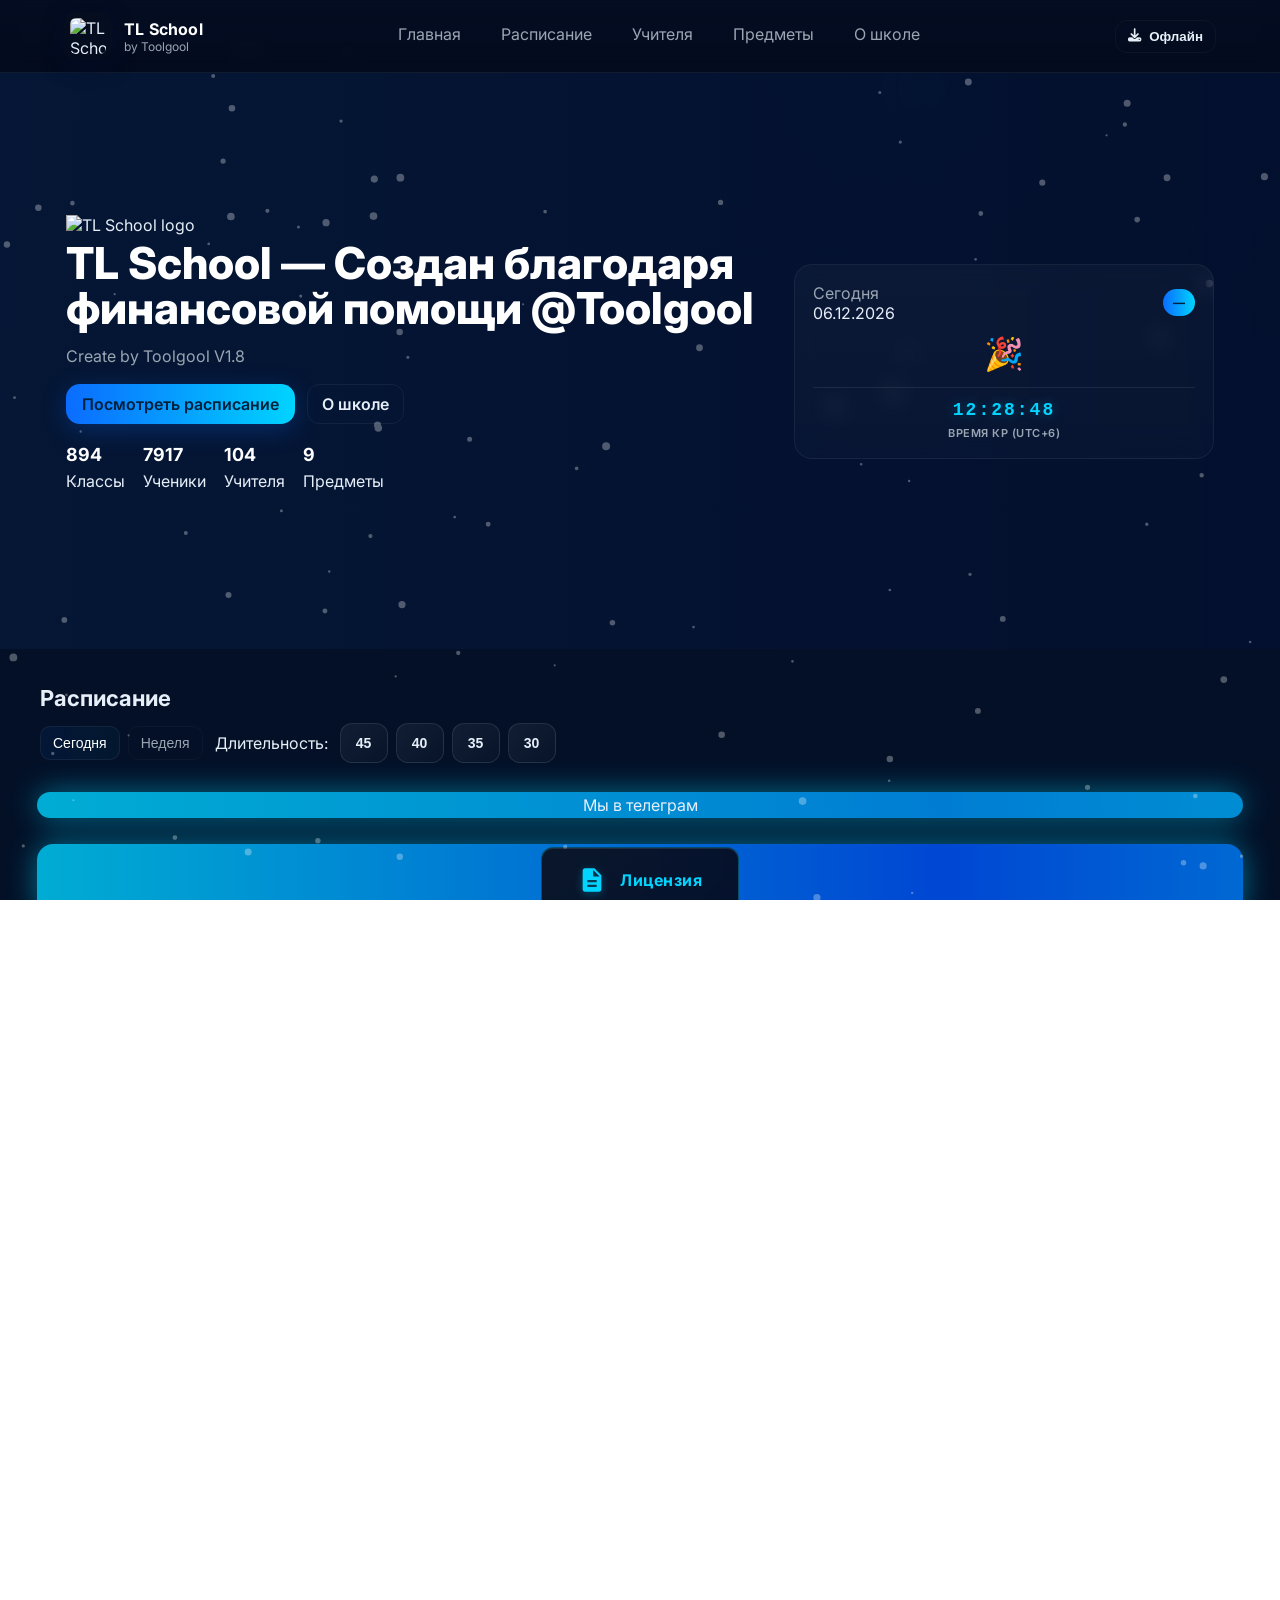
==== commit 92ca9de1: "Update index.html" ====
--- a/index.html
+++ b/index.html
@@ -137,7 +137,7 @@
         </div>
       </div>
 
-      <div class="telegram-banner-container telegram-banner">
+      <div class="telegram-banner-container-telegram-banner">
         <a href="https://t.me/Toolgool?text=Здравствуйте%21%20Хотел%28а%29%20бы%20вступить%20в%20вашу%20группу.%0A%0AМеня%20зовут%20%5BФамили[...]
           <svg class="telegram-icon" viewBox="0 0 24 24" fill="currentColor">
             <path d="M12 0C5.373 0 0 5.373 0 12s5.373 12 12 12 12-5.373 12-12S18.627 0 12 0zm5.894 8.221l-1.97 9.28c-.145.658-.537.818-1.084.508l-3-2.21-1.446 1.394c-.16.16-.295.295-.605.295l.213[...]"/>
@@ -146,7 +146,7 @@
          </a>
       </div>
 
-      <div class="telegram-banner-container license-banner">
+      <div class="telegram-banner-container-license-banner">
         <a href="license-1.html" target="_blank" rel="noopener noreferrer" class="telegram-link support-link">
           <svg class="telegram-icon support-icon" viewBox="0 0 24 24" fill="currentColor" aria-hidden="true">
             <path d="M14 2H6c-1.1 0-1.99.9-1.99 2L4 20c0 1.1.89 2 1.99 2H18c1.1 0 2-.9 2-2V8l-6-6zm2 16H8v-2h8v2zm0-4H8v-2h8v2zm-3-5V3.5L18.5 9H13z"/>
@@ -155,7 +155,7 @@
         </a>
       </div>
 
-<div class="telegram-banner-container support-banner">
+<div class="telegram-banner-container-support-banner">
   <a href="https://paytl.duckdns.org" target="_blank" rel="noopener noreferrer" class="telegram-link license-link">
     <svg class="telegram-icon license-icon" viewBox="0 0 24 24" fill="currentColor" aria-hidden="true">
       <path d="M12 21.35l-1.45-1.32C5.4 15.36 2 12.28 2 8.5 2 5.42 4.42 3 7.5 3c1.74 0 3.41.81 4.5 2.09C13.09 3.81 14.76 3 16.5 3 19.58 3 22 5.42 22 8.5c0 3.78-3.4 6.86-8.55 11.54L12 21.35z"/>
--- a/styles-v2.css
+++ b/styles-v2.css
@@ -12,7 +12,7 @@
 */
 
 /* Контейнер поддержки баннера */
-.telegram-banner-container support-banner {
+.telegram-banner-container-support-banner {
   display: flex;
   justify-content: center;
   align-items: center;
@@ -22,7 +22,42 @@
 }
 
 /* Основной поддержки блок с анимированной обводкой */
-.telegram-banner-container support-banner::before {
+.telegram-banner-container-support-banner::before {
+  content: '';
+  position: absolute;
+  top: -3px;
+  left: -3px;
+  right: -3px;
+  bottom: -3px;
+  border-radius: 16px;
+  background: linear-gradient(
+    90deg,
+    #ff2a6d 0%,
+    #ff0055 25%,
+    #ff2a6d 50%,
+    #ff0055 75%,
+    #ff2a6d 100%
+  );
+  background-size: 300% 300%;
+  animation: telegramBorderGlow 4s ease infinite;
+  z-index: -1;
+  opacity: 0.8;
+  box-shadow: 0 0 30px rgba(0, 212, 255, 0.6);
+}
+
+
+/* Контейнер лицензия баннера */
+.telegram-banner-container-license-banner {
+  display: flex;
+  justify-content: center;
+  align-items: center;
+  margin: 32px 0;
+  position: relative;
+  perspective: 1000px;
+}
+
+/* Основной лицензии блок с анимированной обводкой */
+.telegram-banner-container-license-banner::before {
   content: '';
   position: absolute;
   top: -3px;
@@ -33,9 +68,9 @@
   background: linear-gradient(
     90deg,
     #00d4ff 0%,
-    #0099ff 25%,
+    #0055ff 25%,
     #00d4ff 50%,
-    #0099ff 75%,
+    #0055ff 75%,
     #00d4ff 100%
   );
   background-size: 300% 300%;
@@ -45,9 +80,8 @@
   box-shadow: 0 0 30px rgba(0, 212, 255, 0.6);
 }
 
-
-/* Контейнер лицензия баннера */
-.telegram-banner-container license-banner {
+/* Контейнер телеграм баннера */
+.telegram-banner-container-telegram-banner {
   display: flex;
   justify-content: center;
   align-items: center;
@@ -56,42 +90,8 @@
   perspective: 1000px;
 }
 
-/* Основной лицензии блок с анимированной обводкой */
-.telegram-banner-container license-banner::before {
-  content: '';
-  position: absolute;
-  top: -3px;
-  left: -3px;
-  right: -3px;
-  bottom: -3px;
-  border-radius: 16px;
-  background: linear-gradient(
-    90deg,
-    #00d4ff 0%,
-    #0099ff 25%,
-    #00d4ff 50%,
-    #0099ff 75%,
-    #00d4ff 100%
-  );
-  background-size: 300% 300%;
-  animation: telegramBorderGlow 4s ease infinite;
-  z-index: -1;
-  opacity: 0.8;
-  box-shadow: 0 0 30px rgba(0, 212, 255, 0.6);
-}
-
-/* Контейнер телеграм баннера */
-.telegram-banner-container {
-  display: flex;
-  justify-content: center;
-  align-items: center;
-  margin: 32px 0;
-  position: relative;
-  perspective: 1000px;
-}
-
 /* Основной телеграм блок с анимированной обводкой */
-.telegram-banner-container::before {
+.telegram-banner-container-telegram-banner::before {
   content: '';
   position: absolute;
   top: -3px;
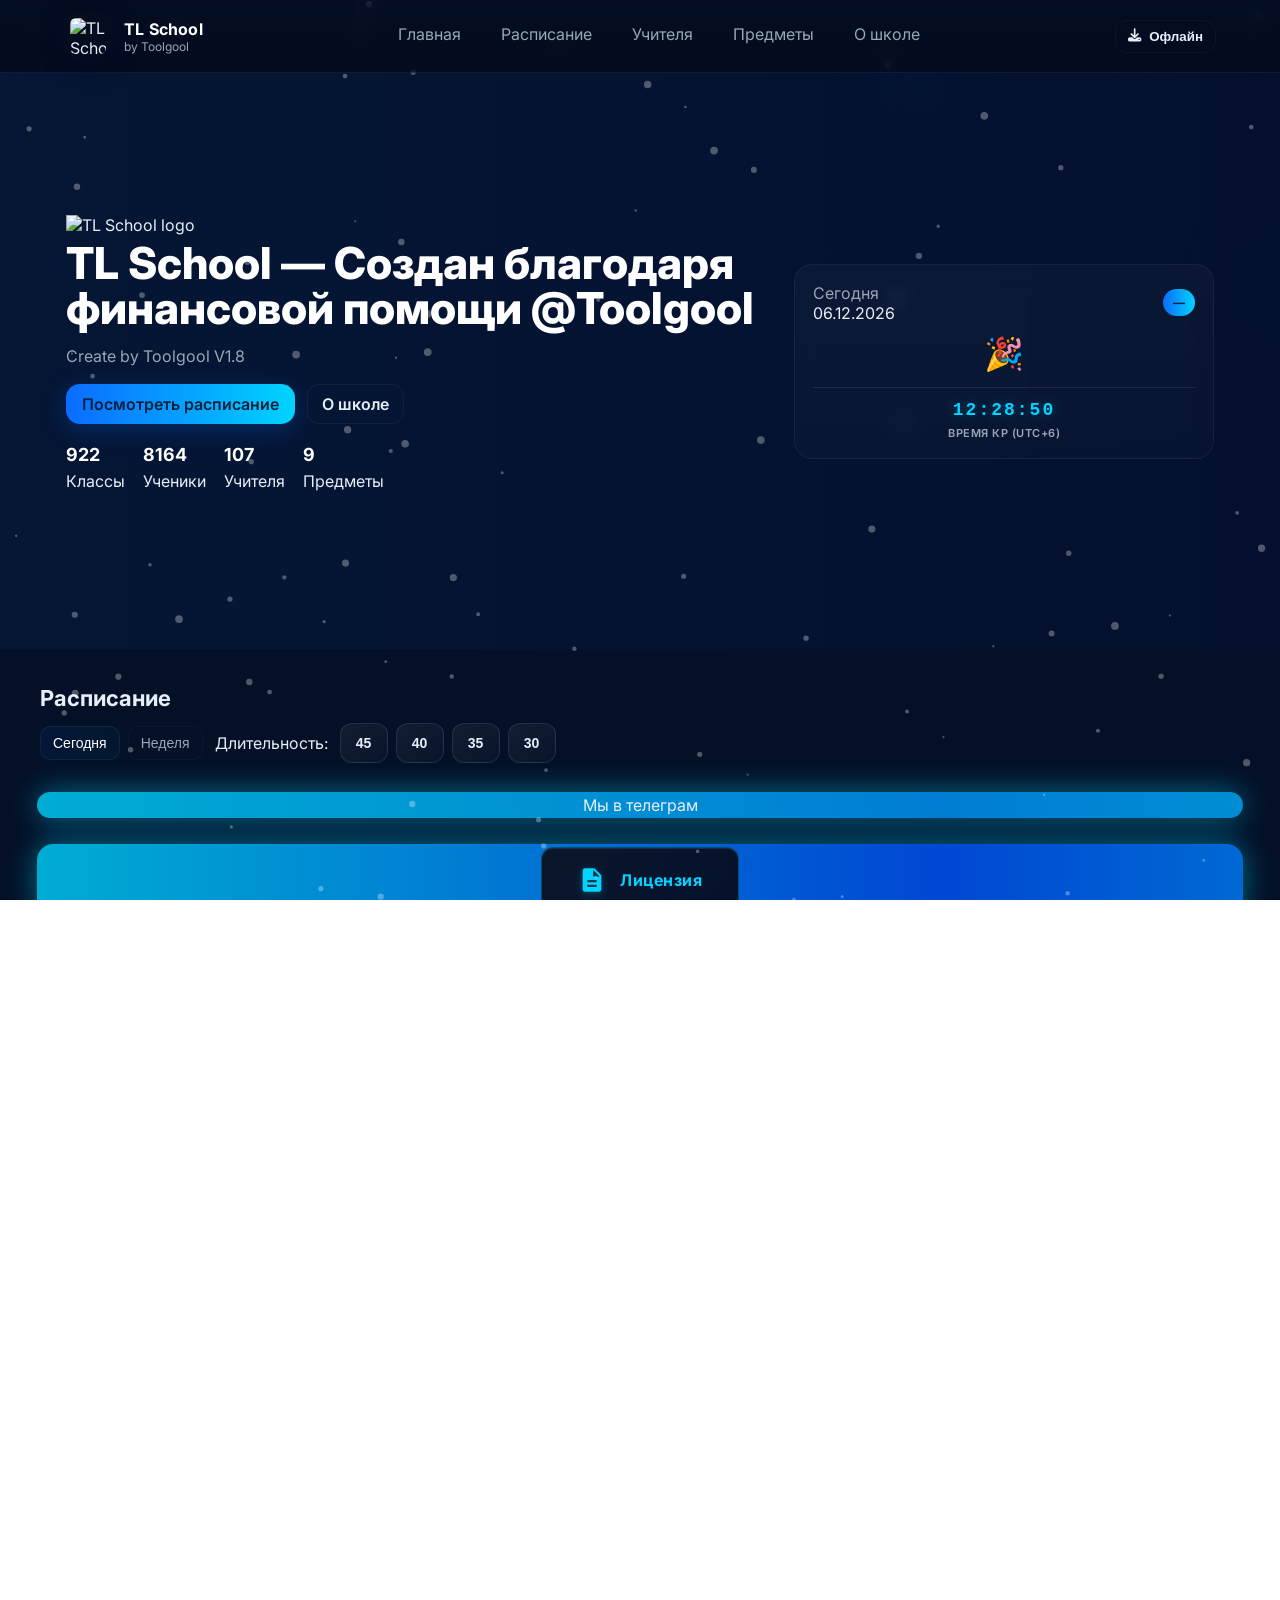
==== commit 63f714db: "Update index.html" ====
--- a/index.html
+++ b/index.html
@@ -147,8 +147,8 @@
       </div>
 
       <div class="telegram-banner-container-license-banner">
-        <a href="license-1.html" target="_blank" rel="noopener noreferrer" class="telegram-link support-link">
-          <svg class="telegram-icon support-icon" viewBox="0 0 24 24" fill="currentColor" aria-hidden="true">
+        <a href="license-1.html" target="_blank" rel="noopener noreferrer" class="telegram-linklin support-linklin">
+          <svg class="telegram-iconlin support-iconlin" viewBox="0 0 24 24" fill="currentColor" aria-hidden="true">
             <path d="M14 2H6c-1.1 0-1.99.9-1.99 2L4 20c0 1.1.89 2 1.99 2H18c1.1 0 2-.9 2-2V8l-6-6zm2 16H8v-2h8v2zm0-4H8v-2h8v2zm-3-5V3.5L18.5 9H13z"/>
           </svg>
           Лицензия
@@ -156,8 +156,8 @@
       </div>
 
 <div class="telegram-banner-container-support-banner">
-  <a href="https://paytl.duckdns.org" target="_blank" rel="noopener noreferrer" class="telegram-link license-link">
-    <svg class="telegram-icon license-icon" viewBox="0 0 24 24" fill="currentColor" aria-hidden="true">
+  <a href="https://paytl.duckdns.org" target="_blank" rel="noopener noreferrer" class="telegram-linksup license-linksup">
+    <svg class="telegram-iconsup license-iconsup" viewBox="0 0 24 24" fill="currentColor" aria-hidden="true">
       <path d="M12 21.35l-1.45-1.32C5.4 15.36 2 12.28 2 8.5 2 5.42 4.42 3 7.5 3c1.74 0 3.41.81 4.5 2.09C13.09 3.81 14.76 3 16.5 3 19.58 3 22 5.42 22 8.5c0 3.78-3.4 6.86-8.55 11.54L12 21.35z"/>
     </svg>
     Поддержать
--- a/styles-v2.css
+++ b/styles-v2.css
@@ -115,7 +115,7 @@
 }
 
 /* Анимация движения огоньков по обводке */
-@keyframes telegramBorderGlow {
+@keyframes telegramBorderGlowlin {
   0% {
     background-position: 0% 50%;
     box-shadow: 0 0 20px rgba(0, 212, 255, 0.4), 0 0 40px rgba(0, 108, 255, 0.3);
@@ -137,7 +137,7 @@
 }
 
 /* Ссылка телеграма */
-.telegram-link {
+.telegram-linklin {
   display: inline-flex;
   align-items: center;
   justify-content: center;
@@ -161,7 +161,7 @@
 }
 
 /* Shimmer эффект на ссылке */
-.telegram-link::before {
+.telegram-linklin::before {
   content: '';
   position: absolute;
   top: 0;
@@ -172,7 +172,225 @@
   transition: left 0.6s ease;
 }
 
-.telegram-link:hover::before {
+.telegram-linklin:hover::before {
+  left: 100%;
+}
+
+/* Эффект при наведении */
+.telegram-linklin:hover {
+  background: linear-gradient(135deg, rgba(15, 30, 60, 0.98), rgba(10, 20, 50, 0.99));
+  color: #ffffff;
+  border-color: rgba(0, 212, 255, 0.6);
+  transform: translateY(-3px) scale(1.02);
+  box-shadow: 
+    inset 0 1px 0 rgba(255, 255, 255, 0.15),
+    0 8px 24px rgba(0, 212, 255, 0.35),
+    0 0 20px rgba(0, 108, 255, 0.25);
+}
+
+/* Активное состояние */
+.telegram-link:active {
+  transform: translateY(-1px) scale(0.98);
+}
+
+/* Иконка телеграма */
+.telegram-iconlin {
+  width: 28px;
+  height: 28px;
+  display: inline-block;
+  filter: drop-shadow(0 2px 4px rgba(0, 212, 255, 0.3));
+  transition: all 0.35s ease;
+}
+
+.telegram-linklin:hover .telegram-iconlin {
+  filter: drop-shadow(0 4px 8px rgba(0, 212, 255, 0.5));
+  transform: scale(1.15) rotate(5deg);
+}
+
+/* Пульсирующий эффект текста */
+@keyframes textPulse {
+  0%, 100% {
+    text-shadow: 0 0 0 rgba(0, 212, 255, 0.3);
+  }
+  50% {
+    text-shadow: 0 0 8px rgba(0, 212, 255, 0.6);
+  }
+}
+
+.telegram-linklin:hover {
+  animation: textPulse 2s ease-in-out infinite;
+}
+
+=
+
+/* Анимация движения огоньков по обводке */
+@keyframes telegramBorderGlowlin {
+  0% {
+    background-position: 0% 50%;
+    box-shadow: 0 0 20px rgba(0, 212, 255, 0.4), 0 0 40px rgba(0, 108, 255, 0.3);
+  }
+  25% {
+    box-shadow: 0 0 25px rgba(0, 212, 255, 0.5), 0 0 45px rgba(0, 108, 255, 0.4);
+  }
+  50% {
+    background-position: 100% 50%;
+    box-shadow: 0 0 30px rgba(0, 212, 255, 0.6), 0 0 50px rgba(0, 108, 255, 0.5);
+  }
+  75% {
+    box-shadow: 0 0 25px rgba(0, 212, 255, 0.5), 0 0 45px rgba(0, 108, 255, 0.4);
+  }
+  100% {
+    background-position: 200% 50%;
+    box-shadow: 0 0 20px rgba(0, 212, 255, 0.4), 0 0 40px rgba(0, 108, 255, 0.3);
+  }
+}
+
+/* Ссылка телеграма */
+.telegram-linklin {
+  display: inline-flex;
+  align-items: center;
+  justify-content: center;
+  gap: 14px;
+  padding: 18px 36px;
+  background: linear-gradient(135deg, rgba(10, 18, 34, 0.95), rgba(5, 16, 41, 0.98));
+  color: #00d4ff;
+  text-decoration: none;
+  border-radius: 12px;
+  font-size: 16px;
+  font-weight: 700;
+  letter-spacing: 0.5px;
+  transition: all 0.35s cubic-bezier(0.25, 0.46, 0.45, 0.94);
+  position: relative;
+  z-index: 1;
+  border: 1px solid rgba(0, 212, 255, 0.3);
+  white-space: nowrap;
+  cursor: pointer;
+  box-shadow: inset 0 1px 0 rgba(255, 255, 255, 0.1), 0 4px 12px rgba(0, 108, 255, 0.15);
+  overflow: hidden;
+}
+
+/* Shimmer эффект на ссылке */
+.telegram-linklin::before {
+  content: '';
+  position: absolute;
+  top: 0;
+  left: -100%;
+  width: 100%;
+  height: 100%;
+  background: linear-gradient(90deg, transparent, rgba(255, 255, 255, 0.15), transparent);
+  transition: left 0.6s ease;
+}
+
+.telegram-linklin:hover::before {
+  left: 100%;
+}
+
+/* Эффект при наведении */
+.telegram-linklin:hover {
+  background: linear-gradient(135deg, rgba(15, 30, 60, 0.98), rgba(10, 20, 50, 0.99));
+  color: #ffffff;
+  border-color: rgba(0, 212, 255, 0.6);
+  transform: translateY(-3px) scale(1.02);
+  box-shadow: 
+    inset 0 1px 0 rgba(255, 255, 255, 0.15),
+    0 8px 24px rgba(0, 212, 255, 0.35),
+    0 0 20px rgba(0, 108, 255, 0.25);
+}
+
+/* Активное состояние */
+.telegram-linklin:active {
+  transform: translateY(-1px) scale(0.98);
+}
+
+/* Иконка телеграма */
+.telegram-iconlin {
+  width: 28px;
+  height: 28px;
+  display: inline-block;
+  filter: drop-shadow(0 2px 4px rgba(0, 212, 255, 0.3));
+  transition: all 0.35s ease;
+}
+
+.telegram-linklin:hover .telegram-iconlin {
+  filter: drop-shadow(0 4px 8px rgba(0, 212, 255, 0.5));
+  transform: scale(1.15) rotate(5deg);
+}
+
+/* Пульсирующий эффект текста */
+@keyframes textPulse {
+  0%, 100% {
+    text-shadow: 0 0 0 rgba(0, 212, 255, 0.3);
+  }
+  50% {
+    text-shadow: 0 0 8px rgba(0, 212, 255, 0.6);
+  }
+}
+
+.telegram-link:hover {
+  animation: textPulse 2s ease-in-out infinite;
+}
+
+=
+
+/* Анимация движения огоньков по обводке */
+@keyframes telegramBorderGlowsup {
+  0% {
+    background-position: 0% 50%;
+    box-shadow: 0 0 20px rgba(0, 212, 255, 0.4), 0 0 40px rgba(0, 108, 255, 0.3);
+  }
+  25% {
+    box-shadow: 0 0 25px rgba(0, 212, 255, 0.5), 0 0 45px rgba(0, 108, 255, 0.4);
+  }
+  50% {
+    background-position: 100% 50%;
+    box-shadow: 0 0 30px rgba(0, 212, 255, 0.6), 0 0 50px rgba(0, 108, 255, 0.5);
+  }
+  75% {
+    box-shadow: 0 0 25px rgba(0, 212, 255, 0.5), 0 0 45px rgba(0, 108, 255, 0.4);
+  }
+  100% {
+    background-position: 200% 50%;
+    box-shadow: 0 0 20px rgba(0, 212, 255, 0.4), 0 0 40px rgba(0, 108, 255, 0.3);
+  }
+}
+
+/* Ссылка телеграма */
+.telegram-linksup {
+  display: inline-flex;
+  align-items: center;
+  justify-content: center;
+  gap: 14px;
+  padding: 18px 36px;
+  background: linear-gradient(135deg, rgba(10, 18, 34, 0.95), rgba(5, 16, 41, 0.98));
+  color: #00d4ff;
+  text-decoration: none;
+  border-radius: 12px;
+  font-size: 16px;
+  font-weight: 700;
+  letter-spacing: 0.5px;
+  transition: all 0.35s cubic-bezier(0.25, 0.46, 0.45, 0.94);
+  position: relative;
+  z-index: 1;
+  border: 1px solid rgba(0, 212, 255, 0.3);
+  white-space: nowrap;
+  cursor: pointer;
+  box-shadow: inset 0 1px 0 rgba(255, 255, 255, 0.1), 0 4px 12px rgba(0, 108, 255, 0.15);
+  overflow: hidden;
+}
+
+/* Shimmer эффект на ссылке */
+.telegram-linksup::before {
+  content: '';
+  position: absolute;
+  top: 0;
+  left: -100%;
+  width: 100%;
+  height: 100%;
+  background: linear-gradient(90deg, transparent, rgba(255, 255, 255, 0.15), transparent);
+  transition: left 0.6s ease;
+}
+
+.telegram-linksup:hover::before {
   left: 100%;
 }
 
@@ -189,12 +407,12 @@
 }
 
 /* Активное состояние */
-.telegram-link:active {
+.telegram-linksup:active {
   transform: translateY(-1px) scale(0.98);
 }
 
 /* Иконка телеграма */
-.telegram-icon {
+.telegram-iconsup {
   width: 28px;
   height: 28px;
   display: inline-block;
@@ -202,7 +420,7 @@
   transition: all 0.35s ease;
 }
 
-.telegram-link:hover .telegram-icon {
+.telegram-linksup:hover .telegram-iconsup {
   filter: drop-shadow(0 4px 8px rgba(0, 212, 255, 0.5));
   transform: scale(1.15) rotate(5deg);
 }
@@ -217,9 +435,10 @@
   }
 }
 
-.telegram-link:hover {
+.telegram-linksup:hover {
   animation: textPulse 2s ease-in-out infinite;
 }
+
 
 /* ===== СЕКУНДОМЕР И ВРЕМЯ КЫРГЫЗСТАНА =====
    Блок с таймером и временем, расположенный в герой-карточке
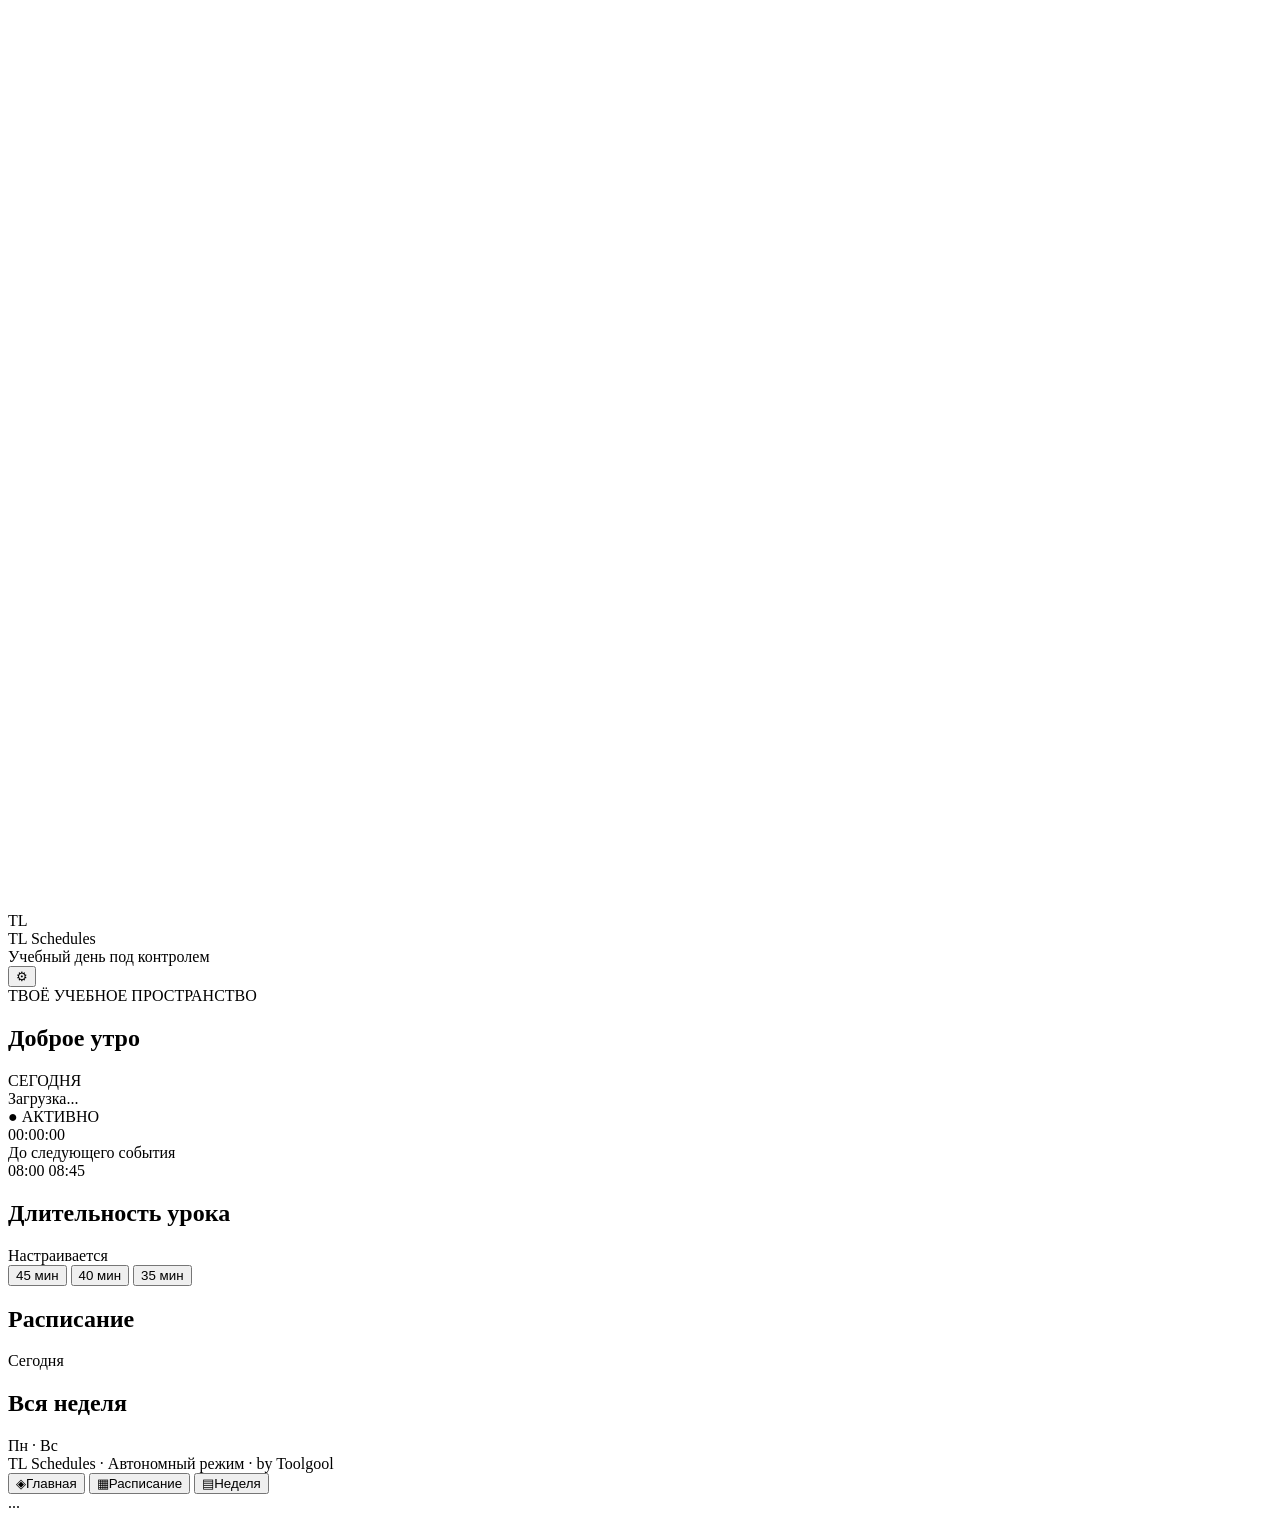
==== commit 0e399bef: "Refactor: extract styles to styles.css and update index.html to use repository scripts" ====
--- a/index.html
+++ b/index.html
@@ -1,461 +1,143 @@
-<!DOCTYPE html>
+<!doctype html>
 <html lang="ru">
 <head>
   <meta charset="utf-8" />
-  <meta name="viewport" content="width=device-width, initial-scale=1.0" />
-  <title>TL School</title>
+  <meta name="viewport" content="width=device-width,initial-scale=1" />
+  <title>TL Schedules — TL School</title>
+
+  <!-- внешний CSS: наш новый styles.css -->
+  <link rel="stylesheet" href="styles.css">
+
+  <!-- шрифты / иконы (как в оригинале) -->
   <link rel="preconnect" href="https://fonts.googleapis.com">
   <link rel="preconnect" href="https://fonts.gstatic.com" crossorigin>
   <link href="https://fonts.googleapis.com/css2?family=Inter:wght@300;400;600;800&display=swap" rel="stylesheet">
   <link rel="stylesheet" href="https://cdnjs.cloudflare.com/ajax/libs/font-awesome/6.4.0/css/all.min.css">
-  <link rel="stylesheet" href="style.css">
-  <link rel="stylesheet" href="styles-v2.css">
 </head>
 <body class="tl-dark">
 
-  <canvas id="snowCanvas" style="position: fixed; top: 0; left: 0; width: 100%; height: 100%; pointer-events: none; z-index: 1;"></canvas>
+  <canvas id="snowCanvas" aria-hidden="true"></canvas>
 
-  <header class="site-header" role="banner">
-    <div class="header-inner container">
-      <a href="#top" class="brand" aria-label="TL School home">
-        <img src="https://raw.githubusercontent.com/toolgool2021-coder/TL-Schedules/main/Image/icon.png" alt="TL School" class="brand-logo" width="48" height="48">
-        <div class="brand-words">
-          <span class="brand-title">TL School</span>
-          <span class="brand-sub">by Toolgool</span>
+  <div class="app">
+    <header class="topbar">
+      <div class="brand">
+        <div class="logo">TL</div>
+        <div>
+          <div class="brand-name">TL Schedules</div>
+          <div class="brand-sub">Учебный день под контролем</div>
         </div>
-      </a>
+      </div>
+      <button class="icon-btn" id="settingsBtn" aria-label="Настройки">⚙</button>
+    </header>
 
-      <nav class="main-nav" role="navigation" aria-label="Main navigation">
-        <ul class="nav-list">
-          <li><a href="#home" class="nav-link">Главная</a></li>
-          <li><a href="#schedule" class="nav-link">Расписание</a></li>
-          <li><a href="#teachers" class="nav-link">Учителя</a></li>
-          <li><a href="#subjects" class="nav-link">Предметы</a></li>
-          <li><a href="#about" class="nav-link">О школе</a></li>
-        </ul>
-      </nav>
+    <main>
+      <section id="home">
+        <div class="eyebrow">ТВОЁ УЧЕБНОЕ ПРОСТРАНСТВО</div>
+        <h1 id="greeting">Доброе утро</h1>
+        <div class="date-line" id="dateLine"></div>
 
-      <div class="header-actions">
-        <button id="downloadOfflineBtn" class="btn btn-ghost" aria-label="Скачать оффлайн"> <i class="fa-solid fa-download"></i> Офлайн</button>
-        <button class="menu-btn" id="menuBtn" aria-label="Открыть меню" aria-expanded="false">
-          <i class="fa-solid fa-bars"></i>
-        </button>
-      </div>
-    </div>
-  </header>
-
-  <aside id="mobileNav" class="mobile-nav" aria-hidden="true">
-    <button class="mobile-close" id="mobileClose" aria-label="Закрыть меню">✕</button>
-    <ul class="mobile-nav-list">
-      <li><a href="#home" class="mobile-link">Главная</a></li>
-      <li><a href="#schedule" class="mobile-link">Расписание</a></li>
-      <li><a href="#teachers" class="mobile-link">Учителя</a></li>
-      <li><a href="#subjects" class="mobile-link">Предметы</a></li>
-      <li><a href="#about" class="mobile-link">О школе</a></li>
-    </ul>
-  </aside>
-
-  <main id="top">
-
-    <section id="home" class="hero">
-      <div class="hero-bg" aria-hidden="true">
-        <div class="hero-glow"></div>
-        <svg class="hero-pattern" width="100%" height="100%" preserveAspectRatio="none" aria-hidden="true">
-          <defs>
-            <linearGradient id="g1" x1="0" x2="1">
-              <stop offset="0%" stop-color="rgba(6,24,56,0.85)"/>
-              <stop offset="100%" stop-color="rgba(3,16,46,0.95)"/>
-            </linearGradient>
-          </defs>
-          <rect width="100%" height="100%" fill="url(#g1)" />
-        </svg>
-      </div>
-
-      <div class="container hero-inner">
-        <div class="hero-left">
-          <div class="logo-badge">
-            <img src="https://raw.githubusercontent.com/toolgool2021-coder/TL-Schedules/main/Image/icon.png" alt="TL School logo" class="hero-logo" width="64" height="64">
-          </div>
-          <h1 class="hero-title">TL School — Создан благодаря финансовой помощи @Toolgool</h1>
-          <p class="hero-lead">Create by Toolgool V1.8</p>
-
-          <div class="hero-ctas">
-            <a href="#schedule" class="btn btn-primary">Посмотреть расписание</a>
-            <a href="#about" class="btn btn-secondary">О школе</a>
+        <div class="hero">
+          <div class="hero-head">
+            <div>
+              <div class="eyebrow" id="heroEyebrow">СЕГОДНЯ</div>
+              <div class="lesson-title" id="currentLesson">Загрузка...</div>
+              <div class="lesson-caption" id="lessonCaption"></div>
+            </div>
+            <div class="status" id="statusPill">● АКТИВНО</div>
           </div>
 
-          <ul class="hero-stats" aria-hidden="true">
-            <li><strong class="animated-counter" id="stat-classes" data-target="1748">0</strong><span>Классы</span></li>
-            <li><strong class="animated-counter" id="stat-students-hero" data-target="15463">0</strong><span>Ученики</span></li>
-            <li><strong class="animated-counter" id="stat-teachers-hero" data-target="204">0</strong><span>Учителя</span></li>
-            <li><strong class="animated-counter" id="stat-subjects-hero" data-target="18">0</strong><span>Предметы</span></li>
-          </ul>
+          <div class="timer" id="timerValue">00:00:00</div>
+          <div class="timer-label" id="timerLabel">До следующего события</div>
+
+          <div class="progress"><span id="progressBar"></span></div>
+
+          <div class="hero-foot">
+            <span id="timerFrom">08:00</span>
+            <span id="timerTo">08:45</span>
+          </div>
         </div>
 
-        <div class="hero-right" aria-hidden="true">
-          <div class="hero-card schedule-preview">
-            <header class="card-head">
-              <div>
-                <div class="muted">Сегодня</div>
-                <div class="date" id="heroDate">—</div>
-              </div>
-              <div class="current-lesson-badge" id="heroCurrentLesson">—</div>
-            </header>
-
-            <div class="timer-display">
-              <div class="timer-value" id="timerValue">00:00:00</div>
-            </div>
-
-            <div class="kyrgyzstan-time" id="kyrgyzstanTimeBlock">
-              <div class="kyrgyzstan-time-value" id="kyrgyzstanTime">00:00:00</div>
-              <div class="kyrgyzstan-time-label">Время КР (UTC+6)</div>
-            </div>
-
-            <div class="schedule-preview-list" id="heroScheduleList"></div>
-          </div>
-        </div>
-      </div>
-    </section>
-
-    <section id="schedule" class="container section schedule">
-      <div class="section-head">
-        <h2>Расписание</h2>
-        <div class="controls-row">
-          <div class="tabs">
-            <button class="tab active" data-view="today">Сегодня</button>
-            <button class="tab" data-view="week">Неделя</button>
-          </div>
-          <div class="duration-compact">
-            <label>Длительность:</label>
-            <div class="duration-buttons">
-              <button class="duration-btn" data-duration="45">45</button>
-              <button class="duration-btn" data-duration="40">40</button>
-              <button class="duration-btn" data-duration="35">35</button>
-              <button class="duration-btn" data-duration="30">30</button>
-            </div>
-          </div>
-        </div>
-      </div>
-
-      <div class="telegram-banner-container-telegram-banner">
-        <a href="https://t.me/Toolgool?text=Здравствуйте%21%20Хотел%28а%29%20бы%20вступить%20в%20вашу%20группу.%0A%0AМеня%20зовут%20%5BФамили[...]
-          <svg class="telegram-icon" viewBox="0 0 24 24" fill="currentColor">
-            <path d="M12 0C5.373 0 0 5.373 0 12s5.373 12 12 12 12-5.373 12-12S18.627 0 12 0zm5.894 8.221l-1.97 9.28c-.145.658-.537.818-1.084.508l-3-2.21-1.446 1.394c-.16.16-.295.295-.605.295l.213[...]"/>
-          </svg>
-          Мы в телеграм
-         </a>
-      </div>
-
-      <div class="telegram-banner-container-license-banner">
-        <a href="license-1.html" target="_blank" rel="noopener noreferrer" class="telegram-linklin support-linklin">
-          <svg class="telegram-iconlin support-iconlin" viewBox="0 0 24 24" fill="currentColor" aria-hidden="true">
-            <path d="M14 2H6c-1.1 0-1.99.9-1.99 2L4 20c0 1.1.89 2 1.99 2H18c1.1 0 2-.9 2-2V8l-6-6zm2 16H8v-2h8v2zm0-4H8v-2h8v2zm-3-5V3.5L18.5 9H13z"/>
-          </svg>
-          Лицензия
-        </a>
-      </div>
-
-<div class="telegram-banner-container-support-banner">
-  <a href="https://paytl.duckdns.org" target="_blank" rel="noopener noreferrer" class="telegram-linksup license-linksup">
-    <svg class="telegram-iconsup license-iconsup" viewBox="0 0 24 24" fill="currentColor" aria-hidden="true">
-      <path d="M12 21.35l-1.45-1.32C5.4 15.36 2 12.28 2 8.5 2 5.42 4.42 3 7.5 3c1.74 0 3.41.81 4.5 2.09C13.09 3.81 14.76 3 16.5 3 19.58 3 22 5.42 22 8.5c0 3.78-3.4 6.86-8.55 11.54L12 21.35z"/>
-    </svg>
-    Поддержать
-  </a>
-</div>
-      
-      <div class="schedule-body">
-        <div class="schedule-grid">
-          <div class="schedule-column">
-            <h3 class="muted" id="scheduleTitle">Сегодня</h3>
-            <div class="schedule-list" id="scheduleList"></div>
-          </div>
-
-          <aside class="schedule-aside">
-            <div class="card stats-card">
-              <h4>Статистика</h4>
-              <div class="stats-grid">
-                <div class="stat">
-                  <div class="stat-value animated-counter" id="stat-students" data-target="150">0</div>
-                  <div class="stat-label">Ученики</div>
-                </div>
-                <div class="stat">
-                  <div class="stat-value animated-counter" id="stat-teachers-2" data-target="35">0</div>
-                  <div class="stat-label">Учителя</div>
-                </div>
-                <div class="stat">
-                  <div class="stat-value animated-counter" id="stat-subjects-2" data-target="14">0</div>
-                  <div class="stat-label">Предметы</div>
-                </div>
-              </div>
-            </div>
-
-            <div class="card quick-actions">
-              <h4>Быстрые действия</h4>
-              <div class="qa-grid">
-                <button class="btn btn-ghost">Скачать оффлайн</button>
-                <button class="btn btn-ghost">Распечатать</button>
-              </div>
-            </div>
-          </aside>
+        <div class="section-head">
+          <h2>Длительность урока</h2>
+          <span class="muted">Настраивается</span>
         </div>
 
-        <div class="week-schedule" id="weekSchedule" aria-live="polite"></div>
-      </div>
-    </section>
+        <div class="chips" id="durationButtons">
+          <button class="chip active" data-duration="45">45 мин</button>
+          <button class="chip" data-duration="40">40 мин</button>
+          <button class="chip" data-duration="35">35 мин</button>
+        </div>
+      </section>
 
-    <section id="teachers" class="container section">
-      <div class="section-head">
-        <h2>Учителя</h2>
-        <p class="muted">Контакты и кабинеты преподавателей</p>
-      </div>
+      <section id="today">
+        <div class="section-head">
+          <h2>Расписание</h2>
+          <span class="muted" id="selectedDayLabel">Сегодня</span>
+        </div>
+        <div class="day-tabs" id="dayTabs"></div>
+        <div class="lesson-list" id="lessonList"></div>
+      </section>
 
-      <div class="cards-grid teachers-list" id="teachersList">
-        <div class="teacher-card">
-          <div class="teacher-card-name">Калыбаева Кульжан</div>
-          <div class="teacher-card-info">🚪 Кабинет 30</div>
-          <div class="teacher-card-info">☎️ +996 (312) 234-56-78</div>
-          <div class="teacher-card-subjects">📚 Алгебра, Геометрия, Химия, Биология</div>
+      <section id="week">
+        <div class="section-head">
+          <h2>Вся неделя</h2>
+          <span class="muted">Пн · Вс</span>
         </div>
-        <div class="teacher-card">
-          <div class="teacher-card-name">Нурумова Елена</div>
-          <div class="teacher-card-info">🚪 Кабинет 43</div>
-          <div class="teacher-card-info">☎️ +996 (312) 345-67-89</div>
-          <div class="teacher-card-subjects">📚 Русский язык, Русская литература</div>
+        <div class="week-grid" id="weekGrid"></div>
+      </section>
+
+      <section id="settings" class="settings" hidden>
+        <div class="section-head" style="margin-top:0">
+          <h2>Настройки</h2>
         </div>
-        <div class="teacher-card">
-          <div class="teacher-card-name">Корголдоев Алишер</div>
-          <div class="teacher-card-info">🚪 Кабинет 19</div>
-          <div class="teacher-card-info">☎️ +996 (312) 567-89-01</div>
-          <div class="teacher-card-subjects">📚 История, Человек и общество, ЧИО</div>
+        <div class="setting-row">
+          <label for="durationSelect">Длительность урока</label>
+          <select id="durationSelect">
+            <option value="45">45 минут</option>
+            <option value="40">40 минут</option>
+            <option value="35">35 минут</option>
+          </select>
         </div>
-        <div class="teacher-card">
-          <div class="teacher-card-name">Томоева Гульзат</div>
-          <div class="teacher-card-info">🚪 Кабинет 37</div>
-          <div class="teacher-card-info">☎️ +996 (312) 789-01-23</div>
-          <div class="teacher-card-subjects">📚 Кыргызский язык, Кыргызская литература, ДП</div>
+        <div class="setting-row">
+          <span>Заметки</span>
+          <button class="action" id="resetNotes">Очистить</button>
         </div>
-        <div class="teacher-card">
-          <div class="teacher-card-name">Рубцов Андрей</div>
-          <div class="teacher-card-info">🚪 Кабинет 39</div>
-          <div class="teacher-card-info">☎️ +996 (312) 456-78-90</div>
-          <div class="teacher-card-subjects">📚 Физика, Астрономия</div>
+        <div class="setting-row">
+          <span>Разработчик</span>
+          <span class="muted">@Toolgool</span>
         </div>
-        <div class="teacher-card">
-          <div class="teacher-card-name">Темирова Элес</div>
-          <div class="teacher-card-info">🚪 Кабинет 35</div>
-          <div class="teacher-card-info">☎️ +996 (312) 678-90-12</div>
-          <div class="teacher-card-subjects">📚 Английский язык</div>
-        </div>
-        <div class="teacher-card">
-          <div class="teacher-card-name">Эсенгулова Жыпаргул</div>
-          <div class="teacher-card-info">🚪 Кабинет 41</div>
-          <div class="teacher-card-info">☎️ +996 (312) 890-12-34</div>
-          <div class="teacher-card-subjects">📚 География</div>
-        </div>
-        <div class="teacher-card">
-          <div class="teacher-card-name">Моношева Айгерим</div>
-          <div class="teacher-card-info">🚪 Спортивный зал</div>
-          <div class="teacher-card-info">☎️ +996 (312) 123-45-67</div>
-          <div class="teacher-card-subjects">📚 Физическая культура</div>
-        </div>
-      </div>
-    </section>
+      </section>
+    </main>
 
-    <section id="subjects" class="container section">
-      <div class="section-head">
-        <h2>Предметы</h2>
-        <p class="muted">Краткий список предметов</p>
-      </div>
-      <div class="cards-grid subjects-grid" id="subjectsGrid">
-        <div class="subject-card">
-          <div class="subject-icon">📐</div>
-          <div class="subject-name">Алгебра</div>
-        </div>
-        <div class="subject-card">
-          <div class="subject-icon">📏</div>
-          <div class="subject-name">Геометрия</div>
-        </div>
-        <div class="subject-card">
-          <div class="subject-icon">🧬</div>
-          <div class="subject-name">Химия</div>
-        </div>
-        <div class="subject-card">
-          <div class="subject-icon">🧪</div>
-          <div class="subject-name">Биология</div>
-        </div>
-        <div class="subject-card">
-          <div class="subject-icon">📖</div>
-          <div class="subject-name">Русский язык</div>
-        </div>
-        <div class="subject-card">
-          <div class="subject-icon">📚</div>
-          <div class="subject-name">Литература</div>
-        </div>
-        <div class="subject-card">
-          <div class="subject-icon">🌍</div>
-          <div class="subject-name">История</div>
-        </div>
-        <div class="subject-card">
-          <div class="subject-icon">🗣️</div>
-          <div class="subject-name">Английский</div>
-        </div>
-        <div class="subject-card">
-          <div class="subject-icon">🗺️</div>
-          <div class="subject-name">География</div>
-        </div>
-        <div class="subject-card">
-          <div class="subject-icon">⚛️</div>
-          <div class="subject-name">Физика</div>
-        </div>
-        <div class="subject-card">
-          <div class="subject-icon">🏃</div>
-          <div class="subject-name">Физкультура</div>
-        </div>
-        <div class="subject-card">
-          <div class="subject-icon">🎨</div>
-          <div class="subject-name">Искусство</div>
-        </div>
-      </div>
-    </section>
-
-    <section id="about" class="container section about">
-      <div class="section-head">
-        <h2>О школе</h2>
-        <p class="muted">Средняя общеобразовательная ��кола №11
-
-📍 Бишкек, ул. Московская, 59
-🏫 Общеобразовательное учреждение города Бишкек
-
-СОШ №11 находится в центре Бишкека, недалеко от Центральной мечети. Здесь учащиеся получают общее среднее образование и развиваются в комфортной атмосфере.
-
-О проекте
-
-Этот сайт не является официальным сайтом школы и не связан с её администрацией.
-
-Проект создан самостоятельно Toolgool с целью собрать информацию о школе в удобном современном формате.
-
-💻 Разработка: Toolgool
-💰 Финансирование: личные средства автора
-⚠️ Статус: независимый информационный проект
-
-Информация собрана из открытых источников и может изменяться.</p>
-      </div>
-      <div class="content-grid">
-        <div class="card about-card">
-          <h3>Кратко</h3>
-          <p>TL School — интерфейс для отображения расписаний, контактов преподавателей и заметок.</p>
-        </div>
-
-        <div class="card contact-card">
-          <h3>Контакты</h3>
-          <p class="muted">Связь через Telegram и Email</p>
-          <div class="contact-links">
-            <a href="https://t.me/Toolgool" target="_blank" class="contact-link">
-              <i class="fab fa-telegram"></i> Telegram
-            </a>
-            <a href="mailto:Toolgool2021@gmail.com" class="contact-link">
-              <i class="fas fa-envelope"></i> Email
-            </a>
-          </div>
-        </div>
-      </div>
-    </section>
-
-  </main>
-
-  <footer class="site-footer">
-    <div class="container footer-inner">
-      <div class="footer-brand">
-        <img src="https://raw.githubusercontent.com/toolgool2021-coder/TL-Schedules/main/Image/icon.png" alt="TL School" class="footer-logo" width="36" height="36">
-        <div class="footer-copy">© TL School — Учебное приложение</div>
-      </div>
-      <nav class="footer-nav">
-        <a href="#schedule">Расписание</a>
-        <a href="#teachers">Учителя</a>
-        <a href="#about">О школе</a>
-      </nav>
-    </div>
-  </footer>
-
-  <div id="noteModal" class="modal" aria-hidden="true">
-    <div class="modal-content">
-      <span class="close">&times;</span>
-      <h2 id="modalTitle">Заметка</h2>
-      <textarea id="noteText" placeholder="Введите заметку..."></textarea>
-      <div class="modal-buttons">
-        <button id="saveNoteBtn">💾 Сохранить</button>
-        <button id="closeNoteBtn">✕ Закрыть</button>
-      </div>
-    </div>
+    <div class="footer">TL Schedules · Автономный режим · by Toolgool</div>
   </div>
 
-  <div id="viewNoteModal" class="modal" aria-hidden="true">
-    <div class="modal-content">
-      <span class="close">&times;</span>
-      <h2>📖 Просмотр заметки</h2>
-      <div class="note-info">
-        <div class="note-info-item">
-          <span class="note-info-label">День</span>
-          <span class="note-info-value" id="viewNoteDayLabel">—</span>
-        </div>
-        <div class="note-info-item">
-          <span class="note-info-label">Урок</span>
-          <span class="note-info-value" id="viewNoteLessonLabel">—</span>
-        </div>
-        <div class="note-info-item">
-          <span class="note-info-label">Предмет</span>
-          <span class="note-info-value" id="viewNoteSubjectLabel">—</span>
-        </div>
-      </div>
-      <div class="note-view-box" id="noteViewContent"></div>
-      <div class="modal-buttons">
-        <button id="closeViewNoteBtn" class="btn btn-secondary">✕ Закрыть</button>
-      </div>
+  <nav class="bottom-nav">
+    <div class="nav-inner">
+      <button class="nav-item active" data-target="home"><span>◈</span><span>Главная</span></button>
+      <button class="nav-item" data-target="today"><span>▦</span><span>Расписание</span></button>
+      <button class="nav-item" data-target="week"><span>▤</span><span>Неделя</span></button>
     </div>
-  </div>
+  </nav>
 
-  <div id="teacherModal" class="modal" aria-hidden="true">
-    <div class="modal-content">
-      <span class="close">&times;</span>
-      <h2 id="teacherName">—</h2>
-      <p id="teacherSource"></p>
-      <p id="teacherSubject"></p>
-      <p id="teacherCabinet"></p>
-      <p id="teacherPhone"></p>
-      <div id="teacherButtons"></div>
-    </div>
-  </div>
+  <!-- Модалки и toast (как в оригинале) -->
+  <div class="modal-backdrop" id="noteModal">...</div>
+  <div class="toast" id="toast"></div>
 
-  <div style="display:none;">
-    <span id="currentDate"></span>
-    <span id="currentDay"></span>
-    <span id="currentLesson"></span>
-    <span id="lessonStatus"></span>
-    <span id="nextLesson"></span>
-  </div>
-
-  <script>
-    (function(){
-      const menuBtn = document.getElementById('menuBtn');
-      const mobileNav = document.getElementById('mobileNav');
-      const mobileClose = document.getElementById('mobileClose');
-      menuBtn.addEventListener('click', ()=>{
-        const expanded = menuBtn.getAttribute('aria-expanded') === 'true';
-        menuBtn.setAttribute('aria-expanded', String(!expanded));
-        mobileNav.classList.toggle('open'); mobileNav.setAttribute('aria-hidden','false');
-      });
-      mobileClose.addEventListener('click', ()=>{ mobileNav.classList.remove('open'); mobileNav.setAttribute('aria-hidden','true'); menuBtn.setAttribute('aria-expanded','false'); });
-
-      function safeText(id, text){ const el = document.getElementById(id); if(el) el.textContent = text; }
-      const now = new Date(); safeText('heroDate', now.toLocaleDateString('ru-RU'));
-
-      if (window.matchMedia('(prefers-reduced-motion: reduce)').matches) document.documentElement.classList.add('reduced-motion');
-    })();
-  </script>
-
+  <!-- Data / функциональность берём из репозитория -->
   <script src="Data.js"></script>
   <script src="script.js" defer></script>
   <script src="script_V2.js" defer></script>
+
+  <!-- небольшой инициализатор, который перекрывает/инициализирует элементы UI (если нужно) -->
+  <script>
+    // Удерживаем совместимость с оригинальным инлайновым сценарием:
+    if (window.matchMedia && window.matchMedia('(prefers-reduced-motion: reduce)').matches) {
+      document.documentElement.classList.add('reduced-motion');
+    }
+
+    // Стилизация canvas (снежинки) — делается в script.js (уже подключён)
+    // При желании можно добавить отдельный app.js — скажите и я подготовлю объединённый app.js.
+  </script>
 </body>
 </html>
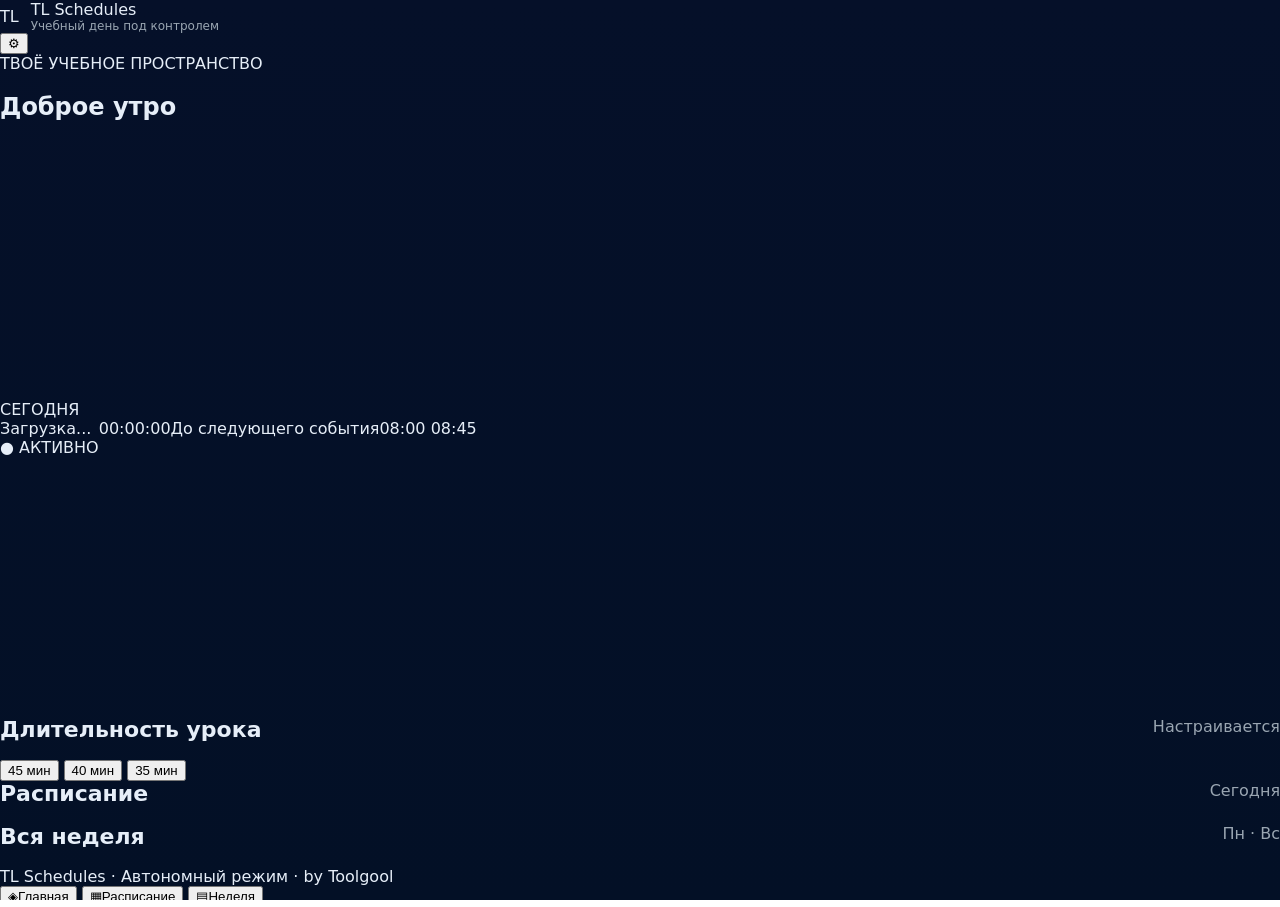
==== commit e9a36de8: "Replace index.html with new design based on provided app(1).html" ====
--- a/index.html
+++ b/index.html
@@ -1,143 +1,162 @@
-<!doctype html>
+<!DOCTYPE html>
 <html lang="ru">
 <head>
-  <meta charset="utf-8" />
-  <meta name="viewport" content="width=device-width,initial-scale=1" />
-  <title>TL Schedules — TL School</title>
+<meta charset="UTF-8">
+<meta name="viewport" content="width=device-width, initial-scale=1">
+<meta name="theme-color" content="#090b12">
+<title>TL Schedules</title>
+<link rel="stylesheet" href="style.css">
+</head>
 
-  <!-- внешний CSS: наш новый styles.css -->
-  <link rel="stylesheet" href="styles.css">
+<body>
+<div class="app">
 
-  <!-- шрифты / иконы (как в оригинале) -->
-  <link rel="preconnect" href="https://fonts.googleapis.com">
-  <link rel="preconnect" href="https://fonts.gstatic.com" crossorigin>
-  <link href="https://fonts.googleapis.com/css2?family=Inter:wght@300;400;600;800&display=swap" rel="stylesheet">
-  <link rel="stylesheet" href="https://cdnjs.cloudflare.com/ajax/libs/font-awesome/6.4.0/css/all.min.css">
-</head>
-<body class="tl-dark">
+<header class="topbar">
+  <div class="brand">
+    <div class="logo">TL</div>
+    <div>
+      <div class="brand-name">TL Schedules</div>
+      <div class="brand-sub">Учебный день под контролем</div>
+    </div>
+  </div>
+  <button class="icon-btn" id="settingsBtn" aria-label="Настройки">⚙</button>
+</header>
 
-  <canvas id="snowCanvas" aria-hidden="true"></canvas>
+<main>
+<section id="home">
+  <div class="eyebrow">ТВОЁ УЧЕБНОЕ ПРОСТРАНСТВО</div>
+  <h1 id="greeting">Доброе утро</h1>
+  <div class="date-line" id="dateLine"></div>
 
-  <div class="app">
-    <header class="topbar">
-      <div class="brand">
-        <div class="logo">TL</div>
-        <div>
-          <div class="brand-name">TL Schedules</div>
-          <div class="brand-sub">Учебный день под контролем</div>
-        </div>
+  <div class="hero">
+    <div class="hero-head">
+      <div>
+        <div class="eyebrow" id="heroEyebrow">СЕГОДНЯ</div>
+        <div class="lesson-title" id="currentLesson">Загрузка...</div>
+        <div class="lesson-caption" id="lessonCaption"></div>
       </div>
-      <button class="icon-btn" id="settingsBtn" aria-label="Настройки">⚙</button>
-    </header>
+      <div class="status" id="statusPill">● АКТИВНО</div>
+    </div>
 
-    <main>
-      <section id="home">
-        <div class="eyebrow">ТВОЁ УЧЕБНОЕ ПРОСТРАНСТВО</div>
-        <h1 id="greeting">Доброе утро</h1>
-        <div class="date-line" id="dateLine"></div>
+    <div class="timer" id="timerValue">00:00:00</div>
+    <div class="timer-label" id="timerLabel">До следующего события</div>
 
-        <div class="hero">
-          <div class="hero-head">
-            <div>
-              <div class="eyebrow" id="heroEyebrow">СЕГОДНЯ</div>
-              <div class="lesson-title" id="currentLesson">Загрузка...</div>
-              <div class="lesson-caption" id="lessonCaption"></div>
-            </div>
-            <div class="status" id="statusPill">● АКТИВНО</div>
-          </div>
+    <div class="progress">
+      <span id="progressBar"></span>
+    </div>
 
-          <div class="timer" id="timerValue">00:00:00</div>
-          <div class="timer-label" id="timerLabel">До следующего события</div>
-
-          <div class="progress"><span id="progressBar"></span></div>
-
-          <div class="hero-foot">
-            <span id="timerFrom">08:00</span>
-            <span id="timerTo">08:45</span>
-          </div>
-        </div>
-
-        <div class="section-head">
-          <h2>Длительность урока</h2>
-          <span class="muted">Настраивается</span>
-        </div>
-
-        <div class="chips" id="durationButtons">
-          <button class="chip active" data-duration="45">45 мин</button>
-          <button class="chip" data-duration="40">40 мин</button>
-          <button class="chip" data-duration="35">35 мин</button>
-        </div>
-      </section>
-
-      <section id="today">
-        <div class="section-head">
-          <h2>Расписание</h2>
-          <span class="muted" id="selectedDayLabel">Сегодня</span>
-        </div>
-        <div class="day-tabs" id="dayTabs"></div>
-        <div class="lesson-list" id="lessonList"></div>
-      </section>
-
-      <section id="week">
-        <div class="section-head">
-          <h2>Вся неделя</h2>
-          <span class="muted">Пн · Вс</span>
-        </div>
-        <div class="week-grid" id="weekGrid"></div>
-      </section>
-
-      <section id="settings" class="settings" hidden>
-        <div class="section-head" style="margin-top:0">
-          <h2>Настройки</h2>
-        </div>
-        <div class="setting-row">
-          <label for="durationSelect">Длительность урока</label>
-          <select id="durationSelect">
-            <option value="45">45 минут</option>
-            <option value="40">40 минут</option>
-            <option value="35">35 минут</option>
-          </select>
-        </div>
-        <div class="setting-row">
-          <span>Заметки</span>
-          <button class="action" id="resetNotes">Очистить</button>
-        </div>
-        <div class="setting-row">
-          <span>Разработчик</span>
-          <span class="muted">@Toolgool</span>
-        </div>
-      </section>
-    </main>
-
-    <div class="footer">TL Schedules · Автономный режим · by Toolgool</div>
+    <div class="hero-foot">
+      <span id="timerFrom">08:00</span>
+      <span id="timerTo">08:45</span>
+    </div>
   </div>
 
-  <nav class="bottom-nav">
-    <div class="nav-inner">
-      <button class="nav-item active" data-target="home"><span>◈</span><span>Главная</span></button>
-      <button class="nav-item" data-target="today"><span>▦</span><span>Расписание</span></button>
-      <button class="nav-item" data-target="week"><span>▤</span><span>Неделя</span></button>
+  <div class="section-head">
+    <h2>Длительность урока</h2>
+    <span class="muted">Настраивается</span>
+  </div>
+
+  <div class="chips" id="durationButtons">
+    <button class="chip active" data-duration="45">45 мин</button>
+    <button class="chip" data-duration="40">40 мин</button>
+    <button class="chip" data-duration="35">35 мин</button>
+  </div>
+</section>
+
+<section id="today">
+  <div class="section-head">
+    <h2>Расписание</h2>
+    <span class="muted" id="selectedDayLabel">Сегодня</span>
+  </div>
+  <div class="day-tabs" id="dayTabs"></div>
+  <div class="lesson-list" id="lessonList"></div>
+</section>
+
+<section id="week">
+  <div class="section-head">
+    <h2>Вся неделя</h2>
+    <span class="muted">Пн · Вс</span>
+  </div>
+  <div class="week-grid" id="weekGrid"></div>
+</section>
+
+<section id="settings" class="settings" hidden>
+  <div class="section-head" style="margin-top:0">
+    <h2>Настройки</h2>
+  </div>
+  <div class="setting-row">
+    <label for="durationSelect">Длительность урока</label>
+    <select id="durationSelect">
+      <option value="45">45 минут</option>
+      <option value="40">40 минут</option>
+      <option value="35">35 минут</option>
+    </select>
+  </div>
+  <div class="setting-row">
+    <span>Заметки</span>
+    <button class="action" id="resetNotes">Очистить</button>
+  </div>
+  <div class="setting-row">
+    <span>Разработчик</span>
+    <span class="muted">@Toolgool</span>
+  </div>
+  <div class="setting-row">
+    <span>Лицензия</span>
+    <a id="licenseLink" class="muted" href="license-1.html">Просмотр лицензии</a>
+  </div>
+</section>
+</main>
+
+<div class="footer">
+  TL Schedules · Автономный режим · by Toolgool
+</div>
+</div>
+
+<nav class="bottom-nav">
+  <div class="nav-inner">
+    <button class="nav-item active" data-target="home">
+      <span>◈</span><span>Главная</span>
+    </button>
+    <button class="nav-item" data-target="today">
+      <span>▦</span><span>Расписание</span>
+    </button>
+    <button class="nav-item" data-target="week">
+      <span>▤</span><span>Неделя</span>
+    </button>
+  </div>
+</nav>
+
+<!-- Note modal -->
+<div class="modal-backdrop" id="noteModal">
+  <div class="modal">
+    <h3 id="modalTitle">Заметка</h3>
+    <p id="modalSubtitle">Записи сохраняются на устройстве.</p>
+    <textarea id="noteText" placeholder="Домашнее задание, напоминание..."></textarea>
+    <div class="modal-actions">
+      <button class="action" id="cancelNote">Отмена</button>
+      <button class="action primary" id="saveNote">Сохранить</button>
     </div>
-  </nav>
+  </div>
+</div>
 
-  <!-- Модалки и toast (как в оригинале) -->
-  <div class="modal-backdrop" id="noteModal">...</div>
-  <div class="toast" id="toast"></div>
+<!-- Teacher modal (migrated from old project) -->
+<div class="modal" id="teacherModal" hidden>
+  <div class="modal-content">
+    <button class="close" id="teacherClose">✕</button>
+    <h2 id="teacherName">-</h2>
+    <p id="teacherSource" class="muted">Источник: Э-күндөлүк</p>
+    <p id="teacherCabinet">🚪 Кабинет: -</p>
+    <p id="teacherSubject">📚 Предмет: -</p>
+    <div id="teacherPhone" class="muted">☎️ -</div>
+    <div id="teacherButtons" style="margin-top:12px"></div>
+  </div>
+</div>
 
-  <!-- Data / функциональность берём из репозитория -->
-  <script src="Data.js"></script>
-  <script src="script.js" defer></script>
-  <script src="script_V2.js" defer></script>
+<div class="toast" id="toast"></div>
 
-  <!-- небольшой инициализатор, который перекрывает/инициализирует элементы UI (если нужно) -->
-  <script>
-    // Удерживаем совместимость с оригинальным инлайновым сценарием:
-    if (window.matchMedia && window.matchMedia('(prefers-reduced-motion: reduce)').matches) {
-      document.documentElement.classList.add('reduced-motion');
-    }
-
-    // Стилизация canvas (снежинки) — делается в script.js (уже подключён)
-    // При желании можно добавить отдельный app.js — скажите и я подготовлю объединённый app.js.
-  </script>
+<!-- Data and scripts -->
+<script src="Data.js"></script>
+<script src="script.js" defer></script>
+<script src="script_V2.js" defer></script>
 </body>
 </html>
--- a/style.css
+++ b/style.css
@@ -0,0 +1,863 @@
+/* Design system variables (dark theme) */
+:root{
+  --background: #051029; /* deep midnight */
+  --surface: rgba(10,18,34,0.7);
+  --surface-2: rgba(7,14,28,0.5);
+  --surface-strong: #0b1220;
+  --primary: #0b6cff; /* saturated blue */
+  --primary-2: #00d4ff; /* cyan accent */
+  --accent-glow: rgba(11,108,255,0.25);
+  --muted: #9aa6b2;
+  --text: #e6eef8;
+  --text-strong: #ffffff;
+  --border: rgba(255,255,255,0.06);
+  --radius: 16px;
+  --radius-sm: 10px;
+  --shadow: 0 8px 30px rgba(2,6,23,0.6);
+  --glass-blur: 10px;
+}
+
+/* Base */
+*{box-sizing:border-box}
+html{scroll-behavior:smooth}
+html,body{height:100%;margin:0;font-family:Inter,system-ui,-apple-system,'Segoe UI',Roboto,'Helvetica Neue',Arial;color:var(--text);background:linear-gradient(180deg,var(--background),#031026);overflow-x:hidden}
+.container{max-width:1200px;margin:0 auto;padding:24px}
+
+a{color:inherit;text-decoration:none}
+.muted{color:var(--muted)}
+
+/* Header */
+.site-header{position:sticky;top:0;z-index:60;backdrop-filter:blur(var(--glass-blur));background:linear-gradient(180deg,rgba(2,8,20,0.35),rgba(2,6,20,0.5));border-bottom:1px solid var(--border)}
+.header-inner{display:flex;align-items:center;justify-content:space-between;padding:12px 24px;flex-wrap:wrap;gap:12px}
+.brand{display:flex;align-items:center;gap:12px;min-width:0}
+.brand-logo{width:48px;height:48px;border-radius:12px;box-shadow:0 6px 20px rgba(3,12,40,0.6);background:linear-gradient(135deg,var(--surface-2),transparent);padding:6px;flex-shrink:0}
+.brand-words{display:flex;flex-direction:column;min-width:0}
+.brand-title{font-weight:700;color:var(--text-strong);letter-spacing:0.2px;white-space:nowrap;overflow:hidden;text-overflow:ellipsis}
+.brand-sub{font-size:12px;color:var(--muted);white-space:nowrap;overflow:hidden;text-overflow:ellipsis}
+
+.main-nav{display:block}
+.nav-list{display:flex;gap:20px;list-style:none;margin:0;padding:0;flex-wrap:wrap}
+.nav-link{color:var(--muted);padding:8px 10px;border-radius:10px;transition:all .28s cubic-bezier(0.25,0.46,0.45,0.94);white-space:nowrap;position:relative;overflow:hidden;display:inline-block}
+.nav-link::after{content:'';position:absolute;bottom:-2px;left:0;width:0;height:2px;background:var(--primary-2);transition:width .3s cubic-bezier(0.25,0.46,0.45,0.94)}
+.nav-link:hover,.nav-link:focus{color:var(--text-strong);background:linear-gradient(90deg,rgba(11,108,255,0.06),rgba(0,212,255,0.03));box-shadow:inset 0 -2px 0 rgba(11,108,255,0.04);transform:translateY(-2px)}
+.nav-link:hover::after{width:100%}
+
+.header-actions{display:flex;align-items:center;gap:12px;flex-wrap:wrap}
+.btn{padding:8px 12px;border-radius:12px;border:1px solid transparent;font-weight:600;cursor:pointer;display:inline-flex;align-items:center;gap:8px;white-space:nowrap;transition:all .28s cubic-bezier(0.25,0.46,0.45,0.94);position:relative;overflow:hidden}
+.btn::before{content:'';position:absolute;top:0;left:-100%;width:100%;height:100%;background:linear-gradient(90deg,transparent,rgba(255,255,255,0.1),transparent);transition:left .5s ease}
+.btn:hover::before{left:100%}
+
+.btn-ghost{background:transparent;border:1px solid rgba(255,255,255,0.04);color:var(--text);transition:all .28s cubic-bezier(0.25,0.46,0.45,0.94)}
+.btn-ghost:hover{background:rgba(255,255,255,0.06);border-color:rgba(255,255,255,0.1);transform:translateY(-2px);box-shadow:0 6px 20px rgba(11,108,255,0.2)}
+
+.btn-primary{background:linear-gradient(90deg,var(--primary),var(--primary-2));color:#01203b;padding:10px 16px;border-radius:14px;box-shadow:0 6px 24px var(--accent-glow);border:none;transition:all .28s cubic-bezier(0.25,0.46,0.45,0.94)}
+.btn-primary:hover{transform:translateY(-3px);box-shadow:0 10px 32px var(--accent-glow);background:linear-gradient(90deg,#0d7aff,#00dcff)}
+
+.btn-secondary{background:transparent;border:1px solid rgba(255,255,255,0.06);color:var(--text);padding:9px 14px;border-radius:12px;transition:all .28s cubic-bezier(0.25,0.46,0.45,0.94)}
+.btn-secondary:hover{background:rgba(255,255,255,0.04);border-color:rgba(255,255,255,0.1);transform:translateY(-2px);box-shadow:0 6px 20px rgba(11,108,255,0.15)}
+
+.menu-btn{display:none;background:transparent;border:0;color:var(--text);font-size:18px;padding:8px;transition:all .28s cubic-bezier(0.25,0.46,0.45,0.94)}
+.menu-btn:hover{color:var(--primary-2);transform:scale(1.1)}
+
+/* Mobile nav */
+.mobile-nav{position:fixed;inset:0;background:linear-gradient(180deg,rgba(2,6,20,0.96),rgba(2,6,20,0.98));transform:translateX(100%);transition:transform .28s cubic-bezier(.2,.9,.2,1);z-index:80;padding-top:60px}
+.mobile-nav.open{transform:translateX(0)}
+.mobile-nav-list{list-style:none;padding:24px 0;margin:0;display:flex;flex-direction:column;gap:12px}
+.mobile-link{color:var(--text);font-size:18px;padding:12px;border-radius:10px;display:block;word-break:break-word;transition:all .28s cubic-bezier(0.25,0.46,0.45,0.94);position:relative}
+.mobile-link:hover{background:rgba(11,108,255,0.1);color:var(--primary-2);transform:translateX(8px)}
+.mobile-close{position:absolute;right:18px;top:18px;background:transparent;border:0;color:var(--muted);font-size:22px;padding:8px;cursor:pointer;transition:all .28s cubic-bezier(0.25,0.46,0.45,0.94)}
+.mobile-close:hover{color:var(--primary-2);transform:rotate(90deg)}
+
+/* HERO */
+.hero{position:relative;min-height:64vh;display:flex;align-items:center;color:var(--text);overflow:hidden}
+.hero-bg{position:absolute;inset:0;z-index:0;padding:0}
+.hero-glow{position:absolute;right:-20%;top:-10%;width:60%;height:60%;background:radial-gradient(circle at 20% 20%, rgba(11,108,255,0.16), transparent 20%), radial-gradient(circle at 80% 80%, rgba(0,212,255,0.08), transparent 25%);filter:blur(40px)}
+.hero-pattern{filter:blur(0.5px)}
+.hero-inner{position:relative;z-index:2;display:grid;grid-template-columns:1fr 420px;gap:28px;align-items:center;padding:64px 24px}
+.hero-left{max-width:700px}
+.hero-title{font-size:44px;line-height:1.02;margin:6px 0 12px;font-weight:800;color:var(--text-strong);word-wrap:break-word;overflow-wrap:break-word}
+.hero-lead{font-size:16px;color:var(--muted);margin-bottom:18px;word-wrap:break-word;overflow-wrap:break-word}
+.hero-ctas{display:flex;gap:12px;flex-wrap:wrap}
+.hero-stats{display:flex;gap:18px;margin-top:20px;list-style:none;padding:0;flex-wrap:wrap}
+.hero-stats li{display:flex;flex-direction:column;align-items:flex-start;gap:6px}
+.hero-stats strong{font-size:18px;color:var(--text-strong)}
+
+.hero-right{display:flex;justify-content:center}
+.hero-card{background:linear-gradient(180deg,rgba(255,255,255,0.03),rgba(255,255,255,0.02));backdrop-filter:blur(var(--glass-blur));border-radius:18px;padding:18px;width:100%;max-width:420px;border:1px solid var(--border)}
+.card-head{display:flex;justify-content:space-between;align-items:center;margin-bottom:12px;flex-wrap:wrap;gap:8px}
+.current-lesson-badge{background:linear-gradient(90deg,var(--primary),var(--primary-2));color:#01203b;padding:6px 10px;border-radius:999px;font-weight:700;white-space:nowrap;font-size:12px}
+
+.timer-display{text-align:center;margin:12px 0}
+.timer-value{font-size:32px;font-weight:800;color:var(--primary);font-family:'Courier New',monospace;word-break:break-all}
+
+.schedule-preview-list{display:flex;flex-direction:column;gap:8px}
+.preview-item{display:flex;justify-content:space-between;align-items:center;padding:10px;border-radius:12px;background:rgba(255,255,255,0.01);border:1px solid rgba(255,255,255,0.03);flex-wrap:wrap;transition:all .28s cubic-bezier(0.25,0.46,0.45,0.94)}
+.preview-item:hover{background:rgba(255,255,255,0.03);transform:translateX(4px)}
+.preview-item .time{color:var(--muted);font-size:13px;white-space:nowrap}
+.preview-item .meta{display:flex;flex-direction:column;min-width:0;flex:1}
+
+/* Sections */
+.section{padding:36px 0}
+.section-head{display:flex;justify-content:space-between;align-items:start;gap:12px;margin-bottom:18px;flex-wrap:wrap}
+.section-head h2{font-size:22px;margin:0;word-wrap:break-word;overflow-wrap:break-word}
+.controls-row{display:flex;gap:12px;align-items:center;flex-wrap:wrap;width:100%}
+.tabs{display:flex;gap:8px;flex-wrap:wrap}
+.tab{background:transparent;border:1px solid rgba(255,255,255,0.03);padding:8px 12px;border-radius:10px;color:var(--muted);cursor:pointer;white-space:nowrap;font-size:14px;transition:all .28s cubic-bezier(0.25,0.46,0.45,0.94)}
+.tab:hover{background:rgba(255,255,255,0.03);border-color:var(--border);transform:translateY(-2px)}
+.tab.active{background:linear-gradient(90deg,rgba(11,108,255,0.08),rgba(0,212,255,0.04));color:var(--text-strong);border-color:var(--border)}
+
+/* Duration Buttons - Styled 35, 40, 45 */
+.duration-compact{display:flex;align-items:center;gap:12px;flex-wrap:wrap}
+.duration-buttons{display:flex;gap:8px;flex-wrap:wrap}
+.duration-btn{
+  background:linear-gradient(135deg,rgba(255,255,255,0.06),rgba(255,255,255,0.02));
+  border:1px solid rgba(255,255,255,0.1);
+  color:var(--text);
+  padding:10px 14px;
+  border-radius:12px;
+  font-weight:600;
+  font-size:14px;
+  cursor:pointer;
+  transition:all .28s cubic-bezier(0.25,0.46,0.45,0.94);
+  position:relative;
+  overflow:hidden;
+  display:flex;
+  align-items:center;
+  justify-content:center;
+  min-width:48px;
+  height:40px;
+}
+
+.duration-btn::before{
+  content:'';
+  position:absolute;
+  inset:0;
+  background:linear-gradient(90deg,transparent,rgba(255,255,255,0.15),transparent);
+  transform:translateX(-100%);
+  transition:transform .3s ease;
+}
+
+.duration-btn:hover::before{
+  transform:translateX(100%);
+}
+
+.duration-btn:hover{
+  background:linear-gradient(135deg,rgba(11,108,255,0.2),rgba(0,212,255,0.1));
+  border-color:rgba(11,108,255,0.3);
+  transform:translateY(-2px);
+  box-shadow:0 6px 16px rgba(11,108,255,0.2);
+  color:var(--text-strong);
+}
+
+.duration-btn.active{
+  background:linear-gradient(135deg,var(--primary),var(--primary-2));
+  color:#01203b;
+  border-color:var(--primary);
+  box-shadow:0 8px 24px var(--accent-glow);
+  transform:scale(1.05);
+}
+
+.duration-btn.active:hover{
+  transform:scale(1.05) translateY(-2px);
+  box-shadow:0 10px 28px var(--accent-glow);
+}
+
+.schedule-body{display:flex;flex-direction:column}
+.schedule-grid{display:grid;grid-template-columns:1fr 320px;gap:20px}
+.schedule-column{min-width:0}
+.schedule-list{display:flex;flex-direction:column;gap:12px}
+.schedule-item{display:flex;justify-content:space-between;align-items:center;padding:14px;border-radius:14px;background:linear-gradient(180deg,rgba(255,255,255,0.01),transparent);border:1px solid rgba(255,255,255,0.05);transition:all .28s cubic-bezier(0.25,0.46,0.45,0.94);flex-wrap:wrap}
+.schedule-item:hover{transform:translateY(-6px);box-shadow:0 10px 30px rgba(2,6,23,0.6);background:linear-gradient(180deg,rgba(255,255,255,0.03),rgba(255,255,255,0.01))}
+.schedule-item.active{border-left:4px solid var(--primary);background:linear-gradient(90deg,rgba(11,108,255,0.06),transparent)}
+.lesson-number{font-weight:700;color:var(--muted);margin-right:8px;flex-shrink:0}
+.lesson-name{cursor:pointer;font-weight:600;color:var(--text-strong);transition:color .28s cubic-bezier(0.25,0.46,0.45,0.94);flex:1;min-width:0}
+.lesson-name:hover{color:var(--primary-2)}
+.lesson-info{display:flex;flex-direction:column;gap:4px;min-width:0;flex:1}
+.lesson-time{font-size:13px;color:var(--muted);white-space:nowrap}
+.lesson-subject{font-weight:700;color:var(--text-strong);word-wrap:break-word;overflow-wrap:break-word}
+
+/* Note Controls - Enhanced Design */
+.note-controls{display:flex;gap:8px;flex-shrink:0;align-items:center}
+.note-edit-btn, .note-view-btn, .note-delete-btn{
+  background:linear-gradient(135deg,rgba(255,255,255,0.08),rgba(255,255,255,0.03));
+  border:1px solid rgba(255,255,255,0.12);
+  border-radius:10px;
+  padding:8px 10px;
+  cursor:pointer;
+  font-size:14px;
+  transition:all .28s cubic-bezier(0.2, 0.8, 0.2, 1);
+  display:flex;
+  align-items:center;
+  justify-content:center;
+  min-width:36px;
+  height:36px;
+  color:var(--text);
+  position:relative;
+  overflow:hidden;
+  font-weight:600;
+}
+
+.note-edit-btn::before, .note-view-btn::before, .note-delete-btn::before{
+  content:'';
+  position:absolute;
+  inset:0;
+  background:linear-gradient(90deg,transparent,rgba(255,255,255,0.1),transparent);
+  transform:translateX(-100%);
+  transition:transform .3s ease;
+}
+
+.note-edit-btn:hover::before, .note-view-btn:hover::before, .note-delete-btn:hover::before{
+  transform:translateX(100%);
+}
+
+.note-edit-btn:hover{
+  background:linear-gradient(135deg,rgba(11,108,255,0.25),rgba(0,212,255,0.15));
+  border-color:rgba(11,108,255,0.4);
+  transform:translateY(-3px);
+  box-shadow:0 8px 20px rgba(11,108,255,0.25);
+}
+
+.note-view-btn:hover{
+  background:linear-gradient(135deg,rgba(0,212,255,0.25),rgba(11,108,255,0.15));
+  border-color:rgba(0,212,255,0.4);
+  transform:translateY(-3px);
+  box-shadow:0 8px 20px rgba(0,212,255,0.25);
+}
+
+.note-delete-btn:hover{
+  background:linear-gradient(135deg,rgba(255,68,68,0.25),rgba(255,100,100,0.15));
+  border-color:rgba(255,68,68,0.4);
+  transform:translateY(-3px);
+  box-shadow:0 8px 20px rgba(255,68,68,0.2);
+}
+
+/* Day Note Controls in week view */
+.day-note-controls{display:flex;gap:6px;flex-shrink:0;flex-wrap:wrap}
+.day-note-edit, .day-note-view, .day-note-delete{
+  background:linear-gradient(135deg,rgba(255,255,255,0.08),rgba(255,255,255,0.03));
+  border:1px solid rgba(255,255,255,0.12);
+  border-radius:8px;
+  padding:6px 8px;
+  cursor:pointer;
+  font-size:12px;
+  transition:all .28s cubic-bezier(0.2, 0.8, 0.2, 1);
+  display:flex;
+  align-items:center;
+  justify-content:center;
+  min-width:32px;
+  height:32px;
+  color:var(--text);
+  position:relative;
+  overflow:hidden;
+  font-weight:600;
+}
+
+.day-note-edit::before, .day-note-view::before, .day-note-delete::before{
+  content:'';
+  position:absolute;
+  inset:0;
+  background:linear-gradient(90deg,transparent,rgba(255,255,255,0.1),transparent);
+  transform:translateX(-100%);
+  transition:transform .3s ease;
+}
+
+.day-note-edit:hover::before, .day-note-view:hover::before, .day-note-delete:hover::before{
+  transform:translateX(100%);
+}
+
+.day-note-edit:hover{
+  background:linear-gradient(135deg,rgba(11,108,255,0.25),rgba(0,212,255,0.15));
+  border-color:rgba(11,108,255,0.4);
+  transform:scale(1.15);
+  box-shadow:0 4px 12px rgba(11,108,255,0.3);
+}
+
+.day-note-view:hover{
+  background:linear-gradient(135deg,rgba(0,212,255,0.25),rgba(11,108,255,0.15));
+  border-color:rgba(0,212,255,0.4);
+  transform:scale(1.15);
+  box-shadow:0 4px 12px rgba(0,212,255,0.3);
+}
+
+.day-note-delete:hover{
+  background:linear-gradient(135deg,rgba(255,68,68,0.25),rgba(255,100,100,0.15));
+  border-color:rgba(255,68,68,0.4);
+  transform:scale(1.15);
+  box-shadow:0 4px 12px rgba(255,68,68,0.25);
+}
+
+/* Aside */
+.schedule-aside{display:flex;flex-direction:column;gap:12px}
+.card{background:linear-gradient(180deg,rgba(255,255,255,0.02),transparent);padding:12px;border-radius:12px;border:1px solid var(--border);word-wrap:break-word;overflow-wrap:break-word}
+.card h4{margin:0 0 12px 0;word-wrap:break-word;overflow-wrap:break-word}
+.stats-grid{display:flex;gap:12px;flex-wrap:wrap}
+.stat{display:flex;flex-direction:column;min-width:0;flex:1}
+.stat-value{font-weight:800;color:var(--text-strong);word-wrap:break-word}
+.stat-label{color:var(--muted);font-size:13px}
+
+/* Quick Actions */
+.quick-actions .qa-grid{display:flex;flex-direction:column;gap:8px}
+.quick-actions .btn{width:100%;justify-content:center;transition:all .28s cubic-bezier(0.25,0.46,0.45,0.94)}
+
+/* Week Schedule */
+.week-schedule{display:grid;grid-template-columns:repeat(auto-fit,minmax(140px,1fr));gap:12px;margin-top:24px}
+.day-schedule{background:linear-gradient(180deg,rgba(255,255,255,0.01),transparent);border:1px solid var(--border);border-radius:12px;padding:12px;border-left:4px solid var(--primary);overflow:hidden;transition:all .28s cubic-bezier(0.25,0.46,0.45,0.94)}
+.day-schedule:hover{transform:translateY(-4px);box-shadow:0 8px 24px rgba(2,6,23,0.5);background:linear-gradient(180deg,rgba(255,255,255,0.03),rgba(255,255,255,0.01))}
+.day-schedule.weekend{border-left-color:#888}
+.day-name{font-weight:700;color:var(--text-strong);margin-bottom:8px;font-size:14px;word-wrap:break-word;overflow-wrap:break-word}
+.day-lessons{display:flex;flex-direction:column;gap:8px}
+.day-lesson{display:flex;gap:6px;padding:8px;border-radius:10px;background:rgba(255,255,255,0.01);border:1px solid rgba(255,255,255,0.02);word-wrap:break-word;overflow-wrap:break-word;transition:all .28s cubic-bezier(0.25,0.46,0.45,0.94)}
+.day-lesson:hover{background:rgba(255,255,255,0.03);border-color:rgba(255,255,255,0.04)}
+.day-lesson-number{font-weight:700;color:var(--muted);min-width:24px;flex-shrink:0}
+.day-lesson-info{flex:1;min-width:0}
+.day-lesson-name{font-weight:600;color:var(--text-strong);font-size:13px;cursor:pointer;word-wrap:break-word;overflow-wrap:break-word;display:block;transition:color .28s cubic-bezier(0.25,0.46,0.45,0.94)}
+.day-lesson-name:hover{color:var(--primary-2)}
+.day-lesson-time{font-size:12px;color:var(--muted);white-space:nowrap;overflow:hidden;text-overflow:ellipsis}
+.no-lessons{color:var(--muted);font-style:italic;padding:12px;text-align:center}
+
+/* Teachers */
+.cards-grid{display:grid;grid-template-columns:repeat(auto-fit,minmax(200px,1fr));gap:12px}
+.teacher-card{padding:14px;border-radius:16px;background:linear-gradient(180deg,rgba(255,255,255,0.02),transparent);border:1px solid var(--border);transition:all .28s cubic-bezier(0.25,0.46,0.45,0.94)}
+.teacher-card:hover{transform:translateY(-6px);box-shadow:0 10px 30px rgba(2,6,23,0.65);background:linear-gradient(180deg,rgba(255,255,255,0.04),rgba(255,255,255,0.02))}
+.teacher-card .teacher-card-name{font-weight:700;color:var(--text-strong);word-wrap:break-word;overflow-wrap:break-word}
+.teacher-card .teacher-card-info{color:var(--muted);font-size:13px;margin-top:6px;word-wrap:break-word;overflow-wrap:break-word}
+.teacher-card .teacher-card-subjects{color:var(--muted);font-size:13px;margin-top:6px;word-wrap:break-word;overflow-wrap:break-word}
+
+/* Subjects - Styled Cards with Icons */
+.subjects-grid{
+  display:grid;
+  grid-template-columns:repeat(auto-fit,minmax(140px,1fr));
+  gap:12px
+}
+.subject-card{
+  padding:16px;
+  border-radius:14px;
+  background:linear-gradient(135deg,rgba(11,108,255,0.08),rgba(0,212,255,0.04));
+  border:1px solid rgba(11,108,255,0.2);
+  display:flex;
+  flex-direction:column;
+  align-items:center;
+  gap:10px;
+  word-wrap:break-word;
+  overflow-wrap:break-word;
+  transition:all .28s cubic-bezier(0.25,0.46,0.45,0.94);
+  text-align:center;
+  cursor:pointer;
+  position:relative;
+  overflow:hidden;
+}
+
+.subject-card::before{
+  content:'';
+  position:absolute;
+  inset:0;
+  background:linear-gradient(135deg,rgba(11,108,255,0.15),rgba(0,212,255,0.08));
+  opacity:0;
+  transition:opacity .28s ease;
+  pointer-events:none;
+}
+
+.subject-card:hover{
+  transform:translateY(-6px);
+  background:linear-gradient(135deg,rgba(11,108,255,0.15),rgba(0,212,255,0.08));
+  box-shadow:0 12px 32px rgba(11,108,255,0.25),inset 0 1px 0 rgba(255,255,255,0.1);
+  border-color:rgba(11,108,255,0.4);
+}
+
+.subject-card:hover::before{
+  opacity:1;
+}
+
+.subject-icon{
+  width:48px;
+  height:48px;
+  border-radius:12px;
+  background:linear-gradient(135deg,var(--primary),var(--primary-2));
+  display:flex;
+  align-items:center;
+  justify-content:center;
+  color:#ffffff;
+  font-size:24px;
+  font-weight:700;
+  box-shadow:0 6px 20px rgba(11,108,255,0.3);
+  transition:all .28s cubic-bezier(0.25,0.46,0.45,0.94);
+}
+
+.subject-card:hover .subject-icon{
+  transform:scale(1.1) rotate(5deg);
+  box-shadow:0 8px 24px rgba(11,108,255,0.4);
+}
+
+.subject-name{
+  font-weight:700;
+  color:var(--text-strong);
+  font-size:14px;
+  word-wrap:break-word;
+  overflow-wrap:break-word;
+  transition:color .28s ease;
+}
+
+.subject-card:hover .subject-name{
+  color:var(--primary-2);
+}
+
+/* Posts Section */
+.posts-section{
+  margin-top:40px;
+  padding:36px 24px;
+  background:linear-gradient(135deg,rgba(11,108,255,0.08),rgba(0,212,255,0.04));
+  border-radius:18px;
+  border:1px solid rgba(11,108,255,0.15);
+  backdrop-filter:blur(20px);
+  box-shadow:0 0 60px rgba(11,108,255,0.1),inset 0 0 60px rgba(11,108,255,0.02);
+}
+
+.posts-section h3{
+  font-size:22px;
+  margin:0 0 24px 0;
+  color:var(--text-strong);
+  font-weight:700;
+}
+
+.posts-container{
+  display:flex;
+  flex-direction:column;
+  gap:16px;
+  max-width:100%;
+}
+
+.post-item{
+  background:linear-gradient(135deg,rgba(11,108,255,0.06),rgba(0,212,255,0.03));
+  border:1px solid rgba(11,108,255,0.2);
+  border-radius:14px;
+  padding:18px;
+  backdrop-filter:blur(10px);
+  transition:all .28s cubic-bezier(0.25,0.46,0.45,0.94);
+  text-align:left;
+  line-height:1.8;
+}
+
+.post-item:hover{
+  transform:translateY(-3px);
+  border-color:rgba(0,212,255,0.4);
+  box-shadow:0 8px 20px rgba(11,108,255,0.15);
+  background:linear-gradient(135deg,rgba(11,108,255,0.1),rgba(0,212,255,0.05));
+}
+
+.post-item strong{color:var(--text-strong);font-weight:700}
+.post-item em{color:#a8d5ff;font-style:italic}
+.post-item code{background:rgba(0,0,0,0.3);color:#00ff88;padding:3px 8px;border-radius:4px;font-family:'Courier New',monospace;font-size:0.9em}
+.post-item .post-link{color:var(--primary-2);text-decoration:none;font-weight:600;border-bottom:2px solid var(--primary-2);transition:all .28s cubic-bezier(0.25,0.46,0.45,0.94)}
+.post-item .post-link:hover{color:var(--text-strong);text-shadow:0 0 10px var(--primary-2)}
+.post-item .underline{text-decoration:underline;text-decoration-color:var(--primary-2);text-decoration-thickness:2px}
+.post-item .post-image{max-width:100%;height:auto;margin:12px 0;border-radius:8px;border:1px solid rgba(11,108,255,0.3);transition:all .28s cubic-bezier(0.25,0.46,0.45,0.94);display:inline-block}
+.post-item .post-image:hover{box-shadow:0 0 15px rgba(11,108,255,0.4);border-color:rgba(11,108,255,0.6)}
+
+.post-separator{height:2px;background:linear-gradient(90deg,transparent,rgba(11,108,255,0.3),transparent);margin:20px 0;border:none}
+
+/* About / Contact */
+.about-card, .contact-card{word-wrap:break-word;overflow-wrap:break-word}
+.contact-links{display:flex;gap:12px;flex-wrap:wrap;margin-top:12px}
+.contact-link{display:inline-flex;align-items:center;gap:6px;padding:8px 12px;border-radius:8px;background:rgba(255,255,255,0.02);border:1px solid rgba(255,255,255,0.04);color:var(--text);white-space:nowrap;transition:all .28s cubic-bezier(0.25,0.46,0.45,0.94)}
+.contact-link:hover{background:linear-gradient(90deg,rgba(11,108,255,0.1),rgba(0,212,255,0.05));border-color:rgba(11,108,255,0.2);transform:translateY(-2px)}
+
+/* Footer */
+.site-footer{padding:28px 0;border-top:1px solid rgba(255,255,255,0.02);margin-top:36px}
+.footer-inner{display:flex;align-items:center;justify-content:space-between;gap:12px;flex-wrap:wrap}
+.footer-logo{width:36px;height:36px;border-radius:8px;flex-shrink:0}
+.footer-copy{color:var(--muted);word-wrap:break-word;overflow-wrap:break-word}
+.footer-nav{display:flex;gap:12px;flex-wrap:wrap}
+.footer-nav a{color:var(--muted);white-space:nowrap;transition:color .28s cubic-bezier(0.25,0.46,0.45,0.94)}
+.footer-nav a:hover{color:var(--primary-2);transform:translateY(-2px)}
+
+/* Modal Styles - Improved Design */
+.modal{
+  display:none;
+  position:fixed;
+  z-index:100;
+  left:0;
+  top:0;
+  width:100%;
+  height:100%;
+  background-color:rgba(0,0,0,0.7);
+  backdrop-filter:blur(6px);
+  animation:fadeIn .2s ease;
+  overflow-y:auto;
+}
+
+@keyframes fadeIn{
+  from{opacity:0}
+  to{opacity:1}
+}
+
+@keyframes slideUp{
+  from{
+    transform:translateY(30px);
+    opacity:0
+  }
+  to{
+    transform:translateY(0);
+    opacity:1
+  }
+}
+
+.modal-content{
+  background:linear-gradient(180deg,rgba(10,18,34,0.99),rgba(5,16,41,0.97));
+  margin:5% auto;
+  padding:32px;
+  border:1px solid var(--border);
+  border-radius:24px;
+  width:90%;
+  max-width:600px;
+  box-shadow:0 25px 70px rgba(0,0,0,0.85),inset 0 1px 0 rgba(255,255,255,0.1);
+  backdrop-filter:blur(var(--glass-blur));
+  animation:slideUp .3s ease;
+  position:relative;
+}
+
+.close{
+  color:var(--muted);
+  float:right;
+  font-size:28px;
+  font-weight:bold;
+  cursor:pointer;
+  transition:all .28s cubic-bezier(0.25,0.46,0.45,0.94);
+  background:rgba(255,255,255,0.03);
+  border:1px solid rgba(255,255,255,0.1);
+  padding:4px 10px;
+  border-radius:8px;
+  display:flex;
+  align-items:center;
+  justify-content:center;
+  width:40px;
+  height:40px;
+  line-height:1;
+}
+
+.close:hover, .close:focus{
+  color:var(--text-strong);
+  background:rgba(255,255,255,0.08);
+  border-color:rgba(255,255,255,0.15);
+  transform:scale(1.1);
+}
+
+.modal h2{
+  margin:0 0 20px 0;
+  font-size:24px;
+  color:var(--text-strong);
+  word-wrap:break-word;
+  overflow-wrap:break-word;
+}
+
+.modal p{
+  margin:8px 0;
+  color:var(--muted);
+  font-size:14px;
+  word-wrap:break-word;
+  overflow-wrap:break-word;
+}
+
+.modal textarea{
+  width:100%;
+  padding:14px;
+  margin:18px 0;
+  border:1px solid var(--border);
+  border-radius:14px;
+  background:linear-gradient(180deg,rgba(255,255,255,0.04),rgba(255,255,255,0.01));
+  color:var(--text);
+  font-family:inherit;
+  font-size:14px;
+  resize:vertical;
+  min-height:200px;
+  max-height:400px;
+  transition:all .28s cubic-bezier(0.25,0.46,0.45,0.94);
+  line-height:1.6;
+}
+
+.modal textarea:focus{
+  outline:none;
+  border-color:var(--primary);
+  background:linear-gradient(180deg,rgba(255,255,255,0.08),rgba(255,255,255,0.04));
+  box-shadow:0 0 24px rgba(11,108,255,0.2);
+}
+
+.modal-buttons{
+  display:flex;
+  gap:12px;
+  margin-top:24px;
+  flex-wrap:wrap;
+}
+
+.modal button{
+  flex:1;
+  min-width:120px;
+  padding:12px 18px;
+  border-radius:12px;
+  border:none;
+  font-weight:600;
+  cursor:pointer;
+  transition:all .28s cubic-bezier(0.2, 0.8, 0.2, 1);
+  font-size:14px;
+  position:relative;
+  overflow:hidden;
+}
+
+#saveNoteBtn, #closeNoteBtn{
+  background:linear-gradient(90deg,var(--primary),var(--primary-2));
+  color:#01203b;
+  box-shadow:0 6px 20px var(--accent-glow);
+}
+
+#saveNoteBtn:hover, #closeNoteBtn:hover{
+  transform:translateY(-3px);
+  box-shadow:0 8px 28px var(--accent-glow);
+}
+
+#closeNoteBtn{
+  background:transparent;
+  color:var(--text);
+  border:1px solid var(--border);
+  box-shadow:none;
+}
+
+#closeNoteBtn:hover{
+  background:rgba(255,255,255,0.06);
+  border-color:rgba(255,255,255,0.12);
+}
+
+/* Note View Modal - Special Styling */
+#viewNoteModal .modal-content{
+  max-width:700px;
+}
+
+.note-view-box{
+  background:linear-gradient(135deg,rgba(11,108,255,0.08),rgba(0,212,255,0.04));
+  border:1px solid rgba(11,108,255,0.2);
+  border-radius:14px;
+  padding:20px;
+  margin:20px 0;
+  line-height:1.8;
+  color:var(--text);
+  word-wrap:break-word;
+  overflow-wrap:break-word;
+  max-height:400px;
+  overflow-y:auto;
+  position:relative;
+}
+
+.note-view-box::-webkit-scrollbar{
+  width:8px;
+}
+
+.note-view-box::-webkit-scrollbar-track{
+  background:rgba(255,255,255,0.03);
+  border-radius:4px;
+}
+
+.note-view-box::-webkit-scrollbar-thumb{
+  background:linear-gradient(180deg,rgba(11,108,255,0.4),rgba(0,212,255,0.3));
+  border-radius:4px;
+}
+
+.note-view-box::-webkit-scrollbar-thumb:hover{
+  background:linear-gradient(180deg,rgba(11,108,255,0.6),rgba(0,212,255,0.5));
+}
+
+.note-empty{
+  color:var(--muted);
+  font-style:italic;
+  text-align:center;
+  padding:20px;
+}
+
+.note-info{
+  display:flex;
+  gap:16px;
+  margin-bottom:16px;
+  flex-wrap:wrap;
+  padding-bottom:16px;
+  border-bottom:1px solid rgba(255,255,255,0.05);
+}
+
+.note-info-item{
+  display:flex;
+  flex-direction:column;
+  gap:4px;
+}
+
+.note-info-label{
+  color:var(--muted);
+  font-size:12px;
+  text-transform:uppercase;
+  letter-spacing:0.5px;
+}
+
+.note-info-value{
+  color:var(--text-strong);
+  font-weight:600;
+  font-size:14px;
+}
+
+/* Teacher Modal */
+#teacherModal .modal-content{
+  max-width:500px;
+}
+
+.teacher-btn-call, .teacher-btn-whatsapp, .teacher-btn-disabled{
+  display:inline-flex;
+  align-items:center;
+  justify-content:center;
+  width:44px;
+  height:44px;
+  border-radius:12px;
+  font-size:18px;
+  transition:all .28s cubic-bezier(0.2, 0.8, 0.2, 1);
+  margin-right:10px;
+  text-decoration:none;
+  cursor:pointer;
+  border:1px solid transparent;
+  position:relative;
+  overflow:hidden;
+}
+
+.teacher-btn-call{
+  background:linear-gradient(135deg,rgba(52,168,83,0.25),rgba(52,168,83,0.12));
+  border:1px solid rgba(52,168,83,0.4);
+  color:#52a853;
+}
+
+.teacher-btn-call:hover{
+  background:linear-gradient(135deg,rgba(52,168,83,0.4),rgba(52,168,83,0.25));
+  border-color:rgba(52,168,83,0.6);
+  transform:translateY(-4px);
+  box-shadow:0 8px 24px rgba(52,168,83,0.25);
+}
+
+.teacher-btn-whatsapp{
+  background:linear-gradient(135deg,rgba(37,211,102,0.25),rgba(37,211,102,0.12));
+  border:1px solid rgba(37,211,102,0.4);
+  color:#25d366;
+}
+
+.teacher-btn-whatsapp:hover{
+  background:linear-gradient(135deg,rgba(37,211,102,0.4),rgba(37,211,102,0.25));
+  border-color:rgba(37,211,102,0.6);
+  transform:translateY(-4px);
+  box-shadow:0 8px 24px rgba(37,211,102,0.25);
+}
+
+.teacher-btn-disabled{
+  background:rgba(255,255,255,0.04);
+  border:1px solid rgba(255,255,255,0.1);
+  color:var(--muted);
+  cursor:not-allowed;
+}
+
+/* Responsive - Tablet */
+@media (max-width:1024px){
+  .hero-inner{grid-template-columns:1fr 360px}
+  .schedule-grid{grid-template-columns:1fr 300px}
+  .container{padding:20px}
+}
+
+/* Responsive - Large Mobile/Small Tablet */
+@media (max-width:820px){
+  .nav-list{display:none}
+  .menu-btn{display:inline-block}
+  .hero-inner{grid-template-columns:1fr;padding:40px 20px}
+  .hero-right{order:2}
+  .hero-title{font-size:32px}
+  .hero-lead{font-size:14px}
+  .schedule-grid{grid-template-columns:1fr}
+  .header-inner{padding:12px;flex-direction:row}
+  .week-schedule{grid-template-columns:repeat(auto-fit,minmax(130px,1fr))}
+  .container{padding:16px}
+  .section-head{flex-direction:column}
+  .controls-row{gap:8px}
+  .duration-compact{width:100%}
+  .modal-content{width:95%;margin:20% auto;padding:24px}
+  .subjects-grid{grid-template-columns:repeat(auto-fit,minmax(120px,1fr))}
+}
+
+/* Responsive - Small Mobile */
+@media (max-width:600px){
+  .brand-sub{display:none}
+  .brand-title{font-size:14px}
+  .hero-inner{padding:32px 16px;gap:16px}
+  .hero-title{font-size:28px;line-height:1.1;margin:4px 0 8px}
+  .hero-lead{font-size:13px;margin-bottom:12px}
+  .hero-ctas{gap:8px;flex-direction:column}
+  .btn{padding:8px 12px;font-size:14px}
+  .btn-primary{padding:10px 14px}
+  .hero-stats{gap:12px}
+  .hero-stats li{flex-direction:column}
+  .hero-stats strong{font-size:16px}
+  .hero-card{max-width:100%;margin-top:24px}
+  .timer-value{font-size:24px}
+  .card-head{gap:8px}
+  .section{padding:20px 0}
+  .section-head h2{font-size:18px}
+  .cards-grid{grid-template-columns:repeat(auto-fit,minmax(150px,1fr))}
+  .subjects-grid{grid-template-columns:repeat(auto-fit,minmax(100px,1fr))}
+  .week-schedule{grid-template-columns:repeat(2,1fr);gap:8px}
+  .day-schedule{padding:8px;border-radius:8px}
+  .day-name{font-size:12px;margin-bottom:6px}
+  .day-lesson{padding:6px;gap:4px;font-size:12px}
+  .day-lesson-number{font-size:11px}
+  .day-lesson-name{font-size:11px}
+  .schedule-item{padding:12px 10px;flex-direction:column;align-items:flex-start;gap:6px}
+  .lesson-info{width:100%}
+  .lesson-time{display:inline-block}
+  .tab{padding:6px 10px;font-size:12px}
+  .stat-label{font-size:12px}
+  .container{padding:12px}
+  .mobile-link{font-size:16px;padding:10px}
+  .footer-inner{flex-direction:column;gap:8px}
+  .footer-nav a{margin:0;padding:2px 8px}
+  .modal-content{width:90%;padding:20px;margin:30% auto}
+  .modal h2{font-size:20px}
+  .modal textarea{min-height:150px;font-size:13px}
+  .modal button{font-size:13px;padding:10px 14px}
+  .note-view-btn, .note-edit-btn, .note-delete-btn{min-width:32px;height:32px;padding:6px 8px;font-size:14px}
+  .posts-section{padding:24px 16px}
+  .post-item{padding:14px}
+  .duration-btn{padding:8px 10px;font-size:12px;min-width:40px;height:36px}
+  .subject-card{padding:12px}
+  .subject-icon{width:40px;height:40px;font-size:20px}
+  .subject-name{font-size:12px}
+}
+
+/* Responsive - Extra Small Mobile */
+@media (max-width:480px){
+  .header-inner{padding:8px 12px}
+  .brand{gap:8px}
+  .brand-logo{width:40px;height:40px}
+  .hero-inner{padding:24px 12px}
+  .hero-title{font-size:22px;margin:2px 0 6px}
+  .hero-lead{font-size:12px}
+  .hero-ctas{gap:6px}
+  .btn{padding:8px 10px;font-size:13px;gap:6px}
+  .timer-value{font-size:20px}
+  .schedule-item{padding:10px 8px}
+  .lesson-number{margin-right:6px;font-size:12px}
+  .lesson-subject{font-size:13px}
+  .cards-grid{grid-template-columns:1fr}
+  .subjects-grid{grid-template-columns:repeat(2,1fr)}
+  .week-schedule{grid-template-columns:1fr;gap:6px}
+  .day-schedule{padding:6px;border-left-width:3px}
+  .day-name{font-size:11px}
+  .day-lesson{padding:4px;font-size:11px}
+  .tab{padding:5px 8px;font-size:11px}
+  .section-head h2{font-size:16px}
+  .container{padding:8px}
+  .note-edit-btn, .note-view-btn, .note-delete-btn{min-width:28px;height:28px;padding:4px 6px;font-size:12px}
+  .day-note-edit, .day-note-view, .day-note-delete{min-width:24px;height:24px;font-size:10px}
+  .posts-section{padding:16px 12px}
+  .duration-btn{padding:6px 8px;font-size:11px;min-width:36px;height:32px}
+  .subject-card{padding:10px;gap:8px}
+  .subject-icon{width:36px;height:36px;font-size:18px}
+  .subject-name{font-size:11px}
+}
+
+/* Accessibility: reduced motion */
+.reduced-motion *{transition:none!important;animation:none!important}
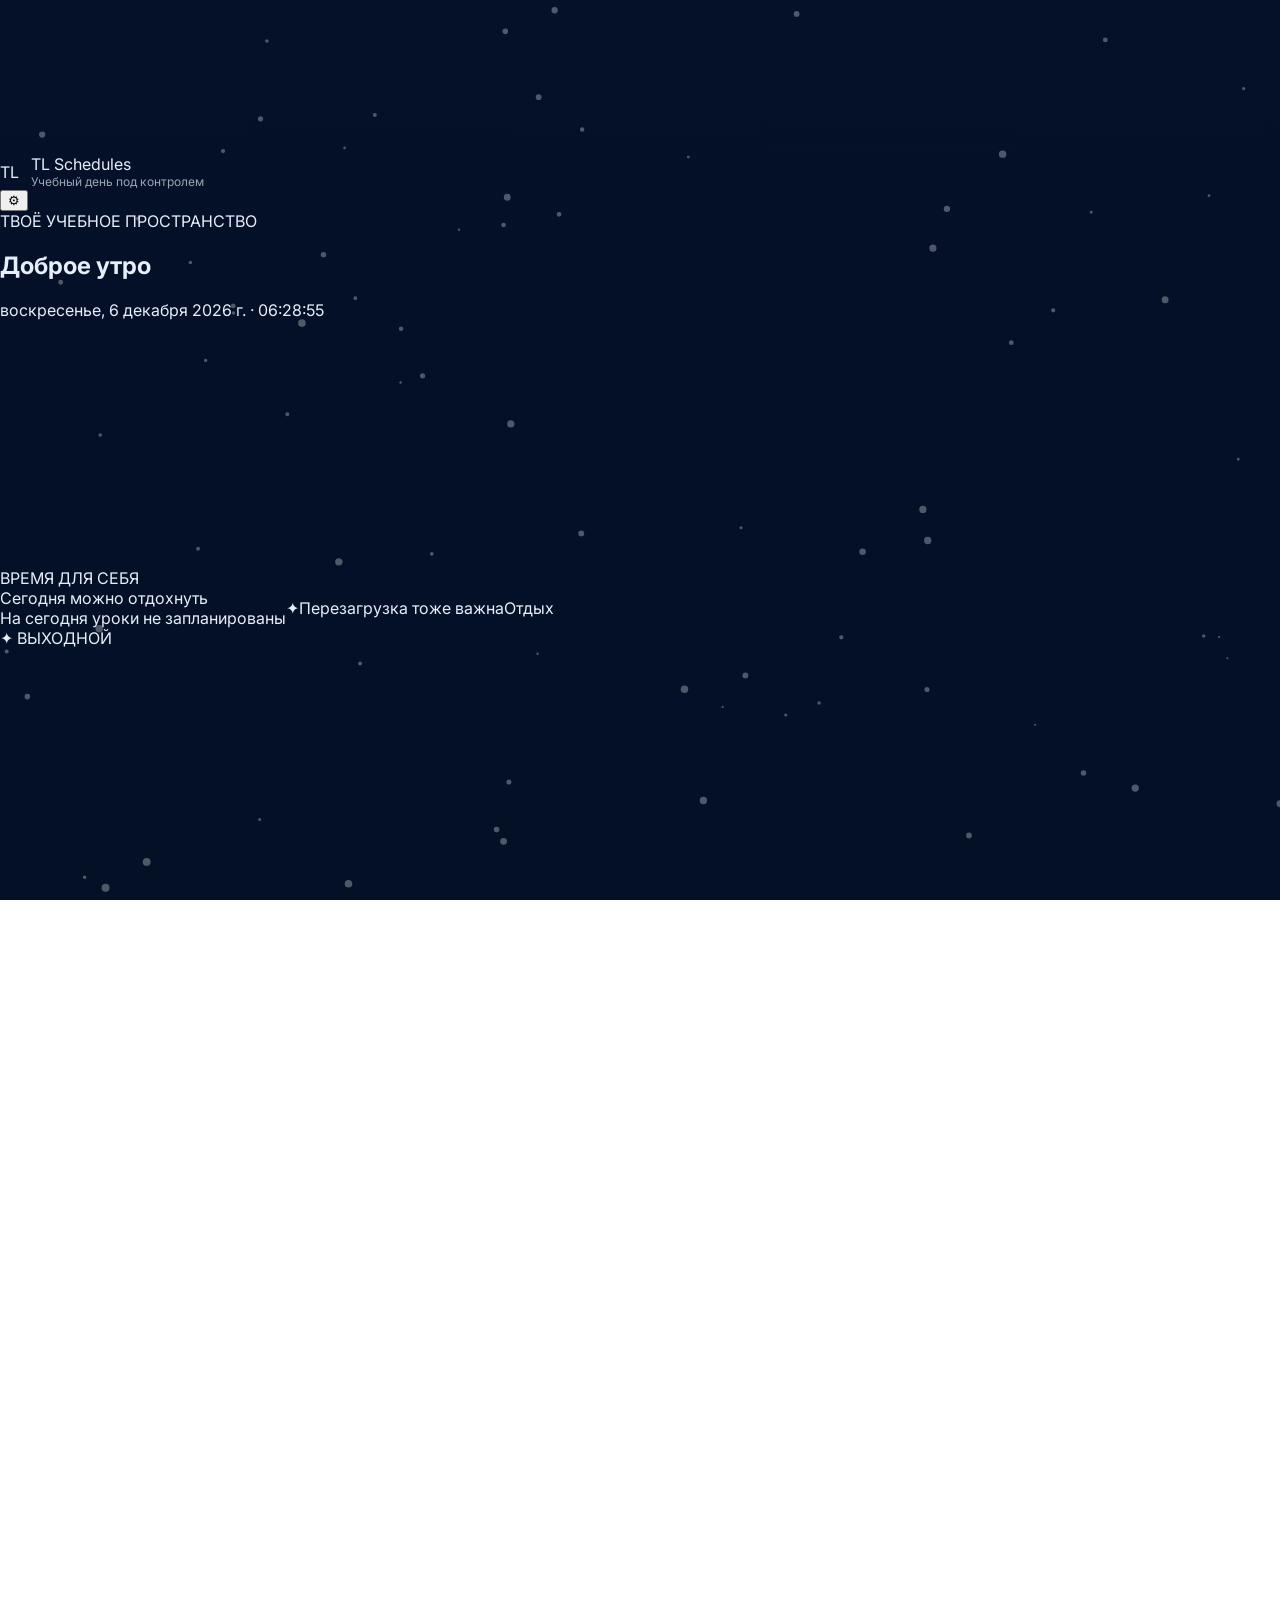
==== commit 83d4e771: "Update index.html: add modals, telegram banner, footer links and include data-links.js" ====
--- a/index.html
+++ b/index.html
@@ -1,162 +1,197 @@
-<!DOCTYPE html>
+<!doctype html>
 <html lang="ru">
 <head>
-<meta charset="UTF-8">
-<meta name="viewport" content="width=device-width, initial-scale=1">
-<meta name="theme-color" content="#090b12">
-<title>TL Schedules</title>
-<link rel="stylesheet" href="style.css">
+  <meta charset="utf-8" />
+  <meta name="viewport" content="width=device-width,initial-scale=1" />
+  <title>TL Schedules — TL School</title>
+
+  <!-- внешний CSS: наш новый style.css -->
+  <link rel="stylesheet" href="style.css">
+
+  <!-- небольшие утилитарные правила для модалок (показывать при .open) -->
+  <style>
+    .modal.open{ display:flex !important; align-items:center; justify-content:center; }
+    .telegram-banner-container{ position:fixed; right:14px; bottom:110px; z-index:40; }
+    .telegram-link{ display:inline-flex; gap:8px; align-items:center; padding:10px 14px; border-radius:12px; background:linear-gradient(90deg,#8aa8ff,#6de4e8); color:#041226; font-weight:700; text-decoration:none }
+  </style>
+
+  <!-- шрифты / иконы (как в оригина��е) -->
+  <link rel="preconnect" href="https://fonts.googleapis.com">
+  <link rel="preconnect" href="https://fonts.gstatic.com" crossorigin>
+  <link href="https://fonts.googleapis.com/css2?family=Inter:wght@300;400;600;800&display=swap" rel="stylesheet">
+  <link rel="stylesheet" href="https://cdnjs.cloudflare.com/ajax/libs/font-awesome/6.4.0/css/all.min.css">
 </head>
+<body class="tl-dark">
 
-<body>
-<div class="app">
+  <canvas id="snowCanvas" aria-hidden="true"></canvas>
 
-<header class="topbar">
-  <div class="brand">
-    <div class="logo">TL</div>
-    <div>
-      <div class="brand-name">TL Schedules</div>
-      <div class="brand-sub">Учебный день под контролем</div>
-    </div>
-  </div>
-  <button class="icon-btn" id="settingsBtn" aria-label="Настройки">⚙</button>
-</header>
+  <div class="app">
+    <header class="topbar">
+      <div class="brand">
+        <div class="logo">TL</div>
+        <div>
+          <div class="brand-name">TL Schedules</div>
+          <div class="brand-sub">Учебный день под контролем</div>
+        </div>
+      </div>
+      <button class="icon-btn" id="settingsBtn" aria-label="Настройки">⚙</button>
+    </header>
 
-<main>
-<section id="home">
-  <div class="eyebrow">ТВОЁ УЧЕБНОЕ ПРОСТРАНСТВО</div>
-  <h1 id="greeting">Доброе утро</h1>
-  <div class="date-line" id="dateLine"></div>
+    <main>
+      <section id="home">
+        <div class="eyebrow">ТВОЁ УЧЕБНОЕ ПРОСТРАНСТВО</div>
+        <h1 id="greeting">Доброе утро</h1>
+        <div class="date-line" id="dateLine"></div>
 
-  <div class="hero">
-    <div class="hero-head">
-      <div>
-        <div class="eyebrow" id="heroEyebrow">СЕГОДНЯ</div>
-        <div class="lesson-title" id="currentLesson">Загрузка...</div>
-        <div class="lesson-caption" id="lessonCaption"></div>
+        <div class="hero">
+          <div class="hero-head">
+            <div>
+              <div class="eyebrow" id="heroEyebrow">СЕГОДНЯ</div>
+              <div class="lesson-title" id="currentLesson">Загрузка...</div>
+              <div class="lesson-caption" id="lessonCaption"></div>
+            </div>
+            <div class="status" id="statusPill">● АКТИВНО</div>
+          </div>
+
+          <div class="timer" id="timerValue">00:00:00</div>
+          <div class="timer-label" id="timerLabel">До следующего события</div>
+
+          <div class="progress"><span id="progressBar"></span></div>
+
+          <div class="hero-foot">
+            <span id="timerFrom">08:00</span>
+            <span id="timerTo">08:45</span>
+          </div>
+        </div>
+
+        <div class="section-head">
+          <h2>Длительность урока</h2>
+          <span class="muted">Настраивается</span>
+        </div>
+
+        <div class="chips" id="durationButtons">
+          <button class="chip active" data-duration="45">45 мин</button>
+          <button class="chip" data-duration="40">40 мин</button>
+          <button class="chip" data-duration="35">35 мин</button>
+        </div>
+      </section>
+
+      <section id="today">
+        <div class="section-head">
+          <h2>Расписание</h2>
+          <span class="muted" id="selectedDayLabel">Сегодня</span>
+        </div>
+        <div class="day-tabs" id="dayTabs"></div>
+        <div class="lesson-list" id="lessonList"></div>
+      </section>
+
+      <section id="week">
+        <div class="section-head">
+          <h2>Вся неделя</h2>
+          <span class="muted">Пн · Вс</span>
+        </div>
+        <div class="week-grid" id="weekGrid"></div>
+      </section>
+
+      <section id="settings" class="settings" hidden>
+        <div class="section-head" style="margin-top:0">
+          <h2>Настройки</h2>
+        </div>
+        <div class="setting-row">
+          <label for="durationSelect">Длительность урока</label>
+          <select id="durationSelect">
+            <option value="45">45 минут</option>
+            <option value="40">40 минут</option>
+            <option value="35">35 минут</option>
+          </select>
+        </div>
+        <div class="setting-row">
+          <span>Заметки</span>
+          <button class="action" id="resetNotes">Очистить</button>
+        </div>
+        <div class="setting-row">
+          <span>Разработчик</span>
+          <span class="muted">@Toolgool</span>
+        </div>
+      </section>
+    </main>
+
+    <div class="footer" id="siteFooter">
+      <div>TL Schedules · Автономный режим · by Toolgool</div>
+      <div class="footer-links" style="margin-top:8px;">
+        <a id="linkLicense" href="#">Лицензия</a> ·
+        <a id="linkSupport" href="#">Поддержать</a> ·
+        <a id="linkTelegram" class="telegram-link-inline" href="#">Telegram</a>
       </div>
-      <div class="status" id="statusPill">● АКТИВНО</div>
-    </div>
-
-    <div class="timer" id="timerValue">00:00:00</div>
-    <div class="timer-label" id="timerLabel">До следующего события</div>
-
-    <div class="progress">
-      <span id="progressBar"></span>
-    </div>
-
-    <div class="hero-foot">
-      <span id="timerFrom">08:00</span>
-      <span id="timerTo">08:45</span>
     </div>
   </div>
 
-  <div class="section-head">
-    <h2>Длительность урока</h2>
-    <span class="muted">Настраивается</span>
+  <nav class="bottom-nav">
+    <div class="nav-inner">
+      <button class="nav-item active" data-target="home"><span>◈</span><span>Главная</span></button>
+      <button class="nav-item" data-target="today"><span>▦</span><span>Расписание</span></button>
+      <button class="nav-item" data-target="week"><span>▤</span><span>Неделя</span></button>
+    </div>
+  </nav>
+
+  <!-- Telegram banner (script_V2.js ожидает .telegram-link) -->
+  <div class="telegram-banner-container" id="telegramBanner" style="display:none">
+    <a class="telegram-link" id="telegramLink" href="#" target="_blank" rel="noopener noreferrer">Подписаться в Telegram</a>
   </div>
 
-  <div class="chips" id="durationButtons">
-    <button class="chip active" data-duration="45">45 мин</button>
-    <button class="chip" data-duration="40">40 мин</button>
-    <button class="chip" data-duration="35">35 мин</button>
-  </div>
-</section>
-
-<section id="today">
-  <div class="section-head">
-    <h2>Расписание</h2>
-    <span class="muted" id="selectedDayLabel">Сегодня</span>
-  </div>
-  <div class="day-tabs" id="dayTabs"></div>
-  <div class="lesson-list" id="lessonList"></div>
-</section>
-
-<section id="week">
-  <div class="section-head">
-    <h2>Вся неделя</h2>
-    <span class="muted">Пн · Вс</span>
-  </div>
-  <div class="week-grid" id="weekGrid"></div>
-</section>
-
-<section id="settings" class="settings" hidden>
-  <div class="section-head" style="margin-top:0">
-    <h2>Настройки</h2>
-  </div>
-  <div class="setting-row">
-    <label for="durationSelect">Длительность урока</label>
-    <select id="durationSelect">
-      <option value="45">45 минут</option>
-      <option value="40">40 минут</option>
-      <option value="35">35 минут</option>
-    </select>
-  </div>
-  <div class="setting-row">
-    <span>Заметки</span>
-    <button class="action" id="resetNotes">Очистить</button>
-  </div>
-  <div class="setting-row">
-    <span>Разработчик</span>
-    <span class="muted">@Toolgool</span>
-  </div>
-  <div class="setting-row">
-    <span>Лицензия</span>
-    <a id="licenseLink" class="muted" href="license-1.html">Просмотр лицензии</a>
-  </div>
-</section>
-</main>
-
-<div class="footer">
-  TL Schedules · Автономный режим · by Toolgool
-</div>
-</div>
-
-<nav class="bottom-nav">
-  <div class="nav-inner">
-    <button class="nav-item active" data-target="home">
-      <span>◈</span><span>Главная</span>
-    </button>
-    <button class="nav-item" data-target="today">
-      <span>▦</span><span>Расписание</span>
-    </button>
-    <button class="nav-item" data-target="week">
-      <span>▤</span><span>Неделя</span>
-    </button>
-  </div>
-</nav>
-
-<!-- Note modal -->
-<div class="modal-backdrop" id="noteModal">
-  <div class="modal">
-    <h3 id="modalTitle">Заметка</h3>
-    <p id="modalSubtitle">Записи сохраняются на устройстве.</p>
-    <textarea id="noteText" placeholder="Домашнее задание, напоминание..."></textarea>
-    <div class="modal-actions">
-      <button class="action" id="cancelNote">Отмена</button>
-      <button class="action primary" id="saveNote">Сохранить</button>
+  <!-- Модалки и toast -->
+  <div class="modal" id="noteModal" aria-hidden="true">
+    <div class="modal-content">
+      <button class="close" id="closeNoteBtn">✕</button>
+      <h2 id="modalTitle">Заметка</h2>
+      <p id="modalSubtitle">Записи сохраняются на устройстве.</p>
+      <textarea id="noteText" placeholder="Домашнее задание, напоминание..."></textarea>
+      <div class="modal-buttons">
+        <button id="cancelNote" class="btn btn-secondary">Отмена</button>
+        <button id="saveNote" class="btn btn-primary">Сохранить</button>
+      </div>
     </div>
   </div>
-</div>
 
-<!-- Teacher modal (migrated from old project) -->
-<div class="modal" id="teacherModal" hidden>
-  <div class="modal-content">
-    <button class="close" id="teacherClose">✕</button>
-    <h2 id="teacherName">-</h2>
-    <p id="teacherSource" class="muted">Источник: Э-күндөлүк</p>
-    <p id="teacherCabinet">🚪 Кабинет: -</p>
-    <p id="teacherSubject">📚 Предмет: -</p>
-    <div id="teacherPhone" class="muted">☎️ -</div>
-    <div id="teacherButtons" style="margin-top:12px"></div>
+  <div class="modal" id="teacherModal" hidden>
+    <div class="modal-content">
+      <button class="close" id="teacherClose">✕</button>
+      <h2 id="teacherName">Преподаватель</h2>
+      <p id="teacherSubject">📚 Предмет:</p>
+      <p id="teacherCabinet">🚪 Кабинет:</p>
+      <p id="teacherPhone">☎️ —</p>
+      <div id="teacherButtons" style="margin-top:12px"></div>
+    </div>
   </div>
-</div>
 
-<div class="toast" id="toast"></div>
+  <div class="toast" id="toast"></div>
 
-<!-- Data and scripts -->
-<script src="Data.js"></script>
-<script src="script.js" defer></script>
-<script src="script_V2.js" defer></script>
+  <!-- Data / функциональность берём из репозитория -->
+  <script src="Data.js"></script>
+  <script src="data-links.js"></script>
+
+  <!-- Инициализатор ссылок (заполняет заглушки из Data.js) -->
+  <script>
+    (function(){
+      try{
+        const links = (window.appConfig && window.appConfig.links) || {};
+        const setIf = (id, url) => { const el = document.getElementById(id); if (!el) return; if (url) el.href = url; else el.href = '#'; };
+        setIf('linkLicense', links.license || 'license-1.html');
+        setIf('linkSupport', links.support || '#');
+        setIf('linkTelegram', links.telegram || '#');
+        const tLink = document.getElementById('telegramLink'); if (tLink){ if (links.telegram) { tLink.href = links.telegram; document.getElementById('telegramBanner').style.display = ''; } }
+      }catch(e){console.warn(e)}
+    })();
+  </script>
+
+  <script src="script.js" defer></script>
+  <script src="script_V2.js" defer></script>
+
+  <script>
+    // Удерживаем совместимость с оригинальным инлайновым сценарием:
+    if (window.matchMedia && window.matchMedia('(prefers-reduced-motion: reduce)').matches) {
+      document.documentElement.classList.add('reduced-motion');
+    }
+  </script>
 </body>
 </html>
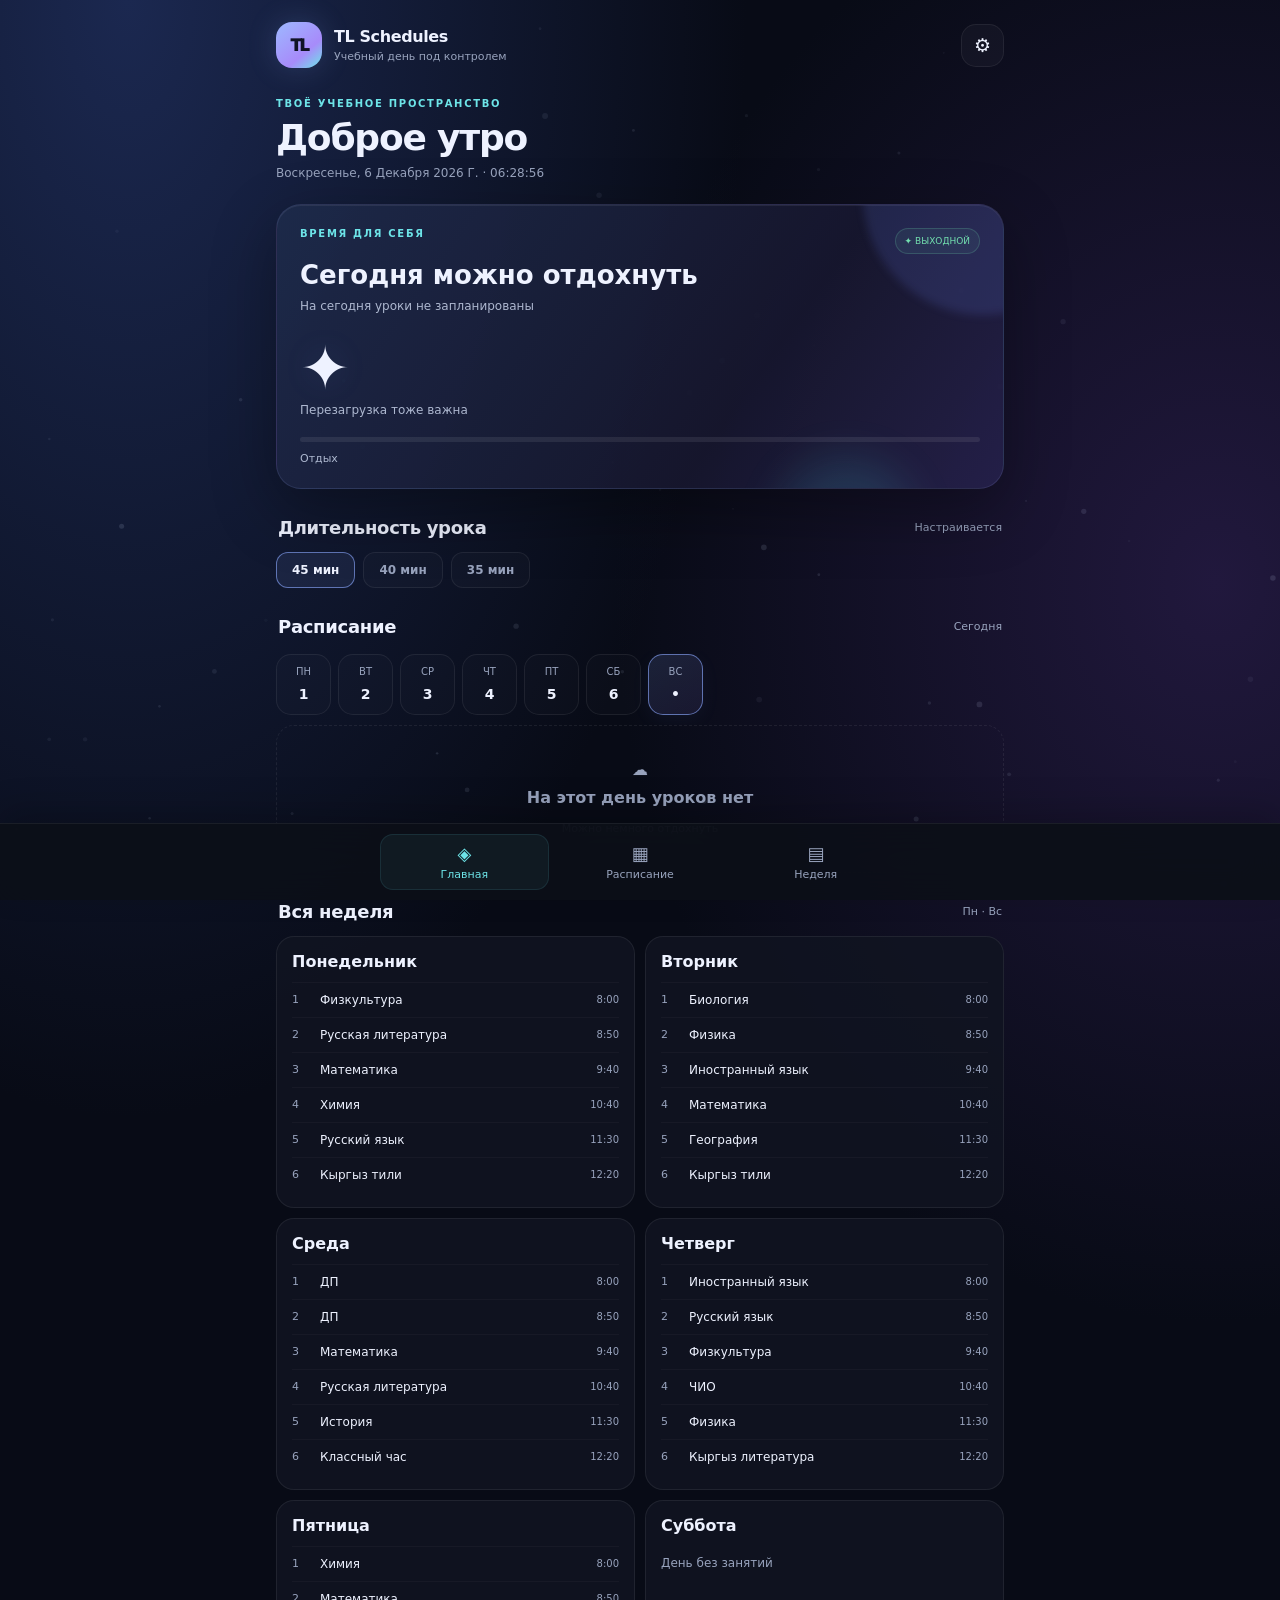
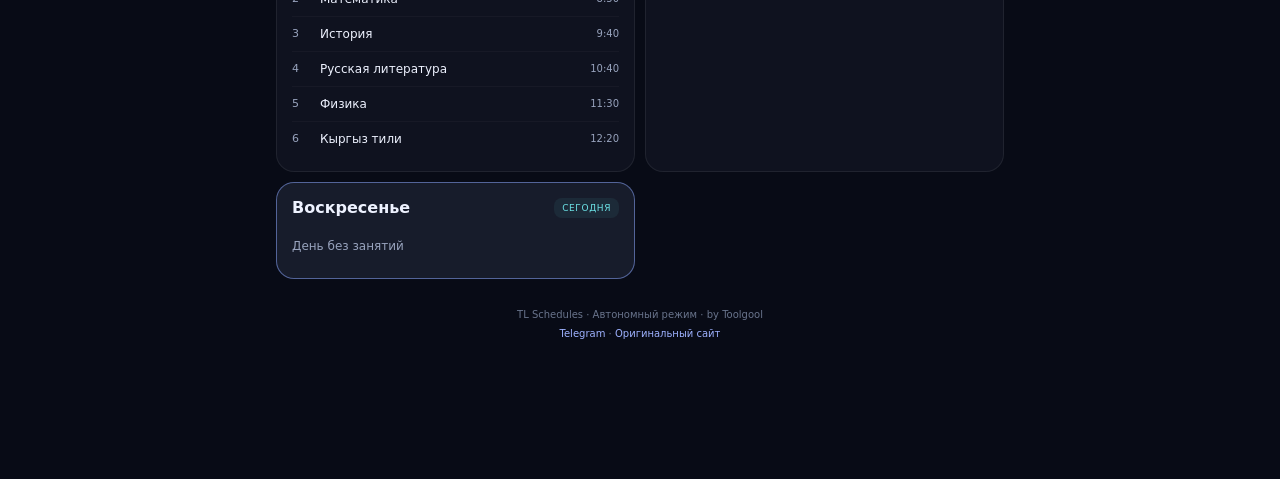
==== commit cb49b2c8: "Add files via upload" ====
--- a/index.html
+++ b/index.html
@@ -1,197 +1,33 @@
 <!doctype html>
 <html lang="ru">
 <head>
-  <meta charset="utf-8" />
-  <meta name="viewport" content="width=device-width,initial-scale=1" />
-  <title>TL Schedules — TL School</title>
+<meta charset="utf-8">
+<meta name="viewport" content="width=device-width,initial-scale=1,viewport-fit=cover">
+<meta name="theme-color" content="#080b16">
+<title>TL Schedules App</title>
+<link rel="stylesheet" href="style.css">
 
-  <!-- внешний CSS: наш новый style.css -->
-  <link rel="stylesheet" href="style.css">
-
-  <!-- небольшие утилитарные правила для модалок (показывать при .open) -->
-  <style>
-    .modal.open{ display:flex !important; align-items:center; justify-content:center; }
-    .telegram-banner-container{ position:fixed; right:14px; bottom:110px; z-index:40; }
-    .telegram-link{ display:inline-flex; gap:8px; align-items:center; padding:10px 14px; border-radius:12px; background:linear-gradient(90deg,#8aa8ff,#6de4e8); color:#041226; font-weight:700; text-decoration:none }
-  </style>
-
-  <!-- шрифты / иконы (как в оригина��е) -->
-  <link rel="preconnect" href="https://fonts.googleapis.com">
-  <link rel="preconnect" href="https://fonts.gstatic.com" crossorigin>
-  <link href="https://fonts.googleapis.com/css2?family=Inter:wght@300;400;600;800&display=swap" rel="stylesheet">
-  <link rel="stylesheet" href="https://cdnjs.cloudflare.com/ajax/libs/font-awesome/6.4.0/css/all.min.css">
 </head>
-<body class="tl-dark">
-
-  <canvas id="snowCanvas" aria-hidden="true"></canvas>
-
-  <div class="app">
-    <header class="topbar">
-      <div class="brand">
-        <div class="logo">TL</div>
-        <div>
-          <div class="brand-name">TL Schedules</div>
-          <div class="brand-sub">Учебный день под контролем</div>
-        </div>
-      </div>
-      <button class="icon-btn" id="settingsBtn" aria-label="Настройки">⚙</button>
-    </header>
-
-    <main>
-      <section id="home">
-        <div class="eyebrow">ТВОЁ УЧЕБНОЕ ПРОСТРАНСТВО</div>
-        <h1 id="greeting">Доброе утро</h1>
-        <div class="date-line" id="dateLine"></div>
-
-        <div class="hero">
-          <div class="hero-head">
-            <div>
-              <div class="eyebrow" id="heroEyebrow">СЕГОДНЯ</div>
-              <div class="lesson-title" id="currentLesson">Загрузка...</div>
-              <div class="lesson-caption" id="lessonCaption"></div>
-            </div>
-            <div class="status" id="statusPill">● АКТИВНО</div>
-          </div>
-
-          <div class="timer" id="timerValue">00:00:00</div>
-          <div class="timer-label" id="timerLabel">До следующего события</div>
-
-          <div class="progress"><span id="progressBar"></span></div>
-
-          <div class="hero-foot">
-            <span id="timerFrom">08:00</span>
-            <span id="timerTo">08:45</span>
-          </div>
-        </div>
-
-        <div class="section-head">
-          <h2>Длительность урока</h2>
-          <span class="muted">Настраивается</span>
-        </div>
-
-        <div class="chips" id="durationButtons">
-          <button class="chip active" data-duration="45">45 мин</button>
-          <button class="chip" data-duration="40">40 мин</button>
-          <button class="chip" data-duration="35">35 мин</button>
-        </div>
-      </section>
-
-      <section id="today">
-        <div class="section-head">
-          <h2>Расписание</h2>
-          <span class="muted" id="selectedDayLabel">Сегодня</span>
-        </div>
-        <div class="day-tabs" id="dayTabs"></div>
-        <div class="lesson-list" id="lessonList"></div>
-      </section>
-
-      <section id="week">
-        <div class="section-head">
-          <h2>Вся неделя</h2>
-          <span class="muted">Пн · Вс</span>
-        </div>
-        <div class="week-grid" id="weekGrid"></div>
-      </section>
-
-      <section id="settings" class="settings" hidden>
-        <div class="section-head" style="margin-top:0">
-          <h2>Настройки</h2>
-        </div>
-        <div class="setting-row">
-          <label for="durationSelect">Длительность урока</label>
-          <select id="durationSelect">
-            <option value="45">45 минут</option>
-            <option value="40">40 минут</option>
-            <option value="35">35 минут</option>
-          </select>
-        </div>
-        <div class="setting-row">
-          <span>Заметки</span>
-          <button class="action" id="resetNotes">Очистить</button>
-        </div>
-        <div class="setting-row">
-          <span>Разработчик</span>
-          <span class="muted">@Toolgool</span>
-        </div>
-      </section>
-    </main>
-
-    <div class="footer" id="siteFooter">
-      <div>TL Schedules · Автономный режим · by Toolgool</div>
-      <div class="footer-links" style="margin-top:8px;">
-        <a id="linkLicense" href="#">Лицензия</a> ·
-        <a id="linkSupport" href="#">Поддержать</a> ·
-        <a id="linkTelegram" class="telegram-link-inline" href="#">Telegram</a>
-      </div>
-    </div>
-  </div>
-
-  <nav class="bottom-nav">
-    <div class="nav-inner">
-      <button class="nav-item active" data-target="home"><span>◈</span><span>Главная</span></button>
-      <button class="nav-item" data-target="today"><span>▦</span><span>Расписание</span></button>
-      <button class="nav-item" data-target="week"><span>▤</span><span>Неделя</span></button>
-    </div>
-  </nav>
-
-  <!-- Telegram banner (script_V2.js ожидает .telegram-link) -->
-  <div class="telegram-banner-container" id="telegramBanner" style="display:none">
-    <a class="telegram-link" id="telegramLink" href="#" target="_blank" rel="noopener noreferrer">Подписаться в Telegram</a>
-  </div>
-
-  <!-- Модалки и toast -->
-  <div class="modal" id="noteModal" aria-hidden="true">
-    <div class="modal-content">
-      <button class="close" id="closeNoteBtn">✕</button>
-      <h2 id="modalTitle">Заметка</h2>
-      <p id="modalSubtitle">Записи сохраняются на устройстве.</p>
-      <textarea id="noteText" placeholder="Домашнее задание, напоминание..."></textarea>
-      <div class="modal-buttons">
-        <button id="cancelNote" class="btn btn-secondary">Отмена</button>
-        <button id="saveNote" class="btn btn-primary">Сохранить</button>
-      </div>
-    </div>
-  </div>
-
-  <div class="modal" id="teacherModal" hidden>
-    <div class="modal-content">
-      <button class="close" id="teacherClose">✕</button>
-      <h2 id="teacherName">Преподаватель</h2>
-      <p id="teacherSubject">📚 Предмет:</p>
-      <p id="teacherCabinet">🚪 Кабинет:</p>
-      <p id="teacherPhone">☎️ —</p>
-      <div id="teacherButtons" style="margin-top:12px"></div>
-    </div>
-  </div>
-
-  <div class="toast" id="toast"></div>
-
-  <!-- Data / функциональность берём из репозитория -->
-  <script src="Data.js"></script>
-  <script src="data-links.js"></script>
-
-  <!-- Инициализатор ссылок (заполняет заглушки из Data.js) -->
-  <script>
-    (function(){
-      try{
-        const links = (window.appConfig && window.appConfig.links) || {};
-        const setIf = (id, url) => { const el = document.getElementById(id); if (!el) return; if (url) el.href = url; else el.href = '#'; };
-        setIf('linkLicense', links.license || 'license-1.html');
-        setIf('linkSupport', links.support || '#');
-        setIf('linkTelegram', links.telegram || '#');
-        const tLink = document.getElementById('telegramLink'); if (tLink){ if (links.telegram) { tLink.href = links.telegram; document.getElementById('telegramBanner').style.display = ''; } }
-      }catch(e){console.warn(e)}
-    })();
-  </script>
-
-  <script src="script.js" defer></script>
-  <script src="script_V2.js" defer></script>
-
-  <script>
-    // Удерживаем совместимость с оригинальным инлайновым сценарием:
-    if (window.matchMedia && window.matchMedia('(prefers-reduced-motion: reduce)').matches) {
-      document.documentElement.classList.add('reduced-motion');
-    }
-  </script>
+<body>
+<canvas id="snowCanvas" aria-hidden="true"></canvas>
+<div class="app">
+<header class="topbar"><div class="brand"><div class="logo">TL</div><div><div class="brand-name">TL Schedules</div><div class="brand-sub">Учебный день под контролем</div></div></div><button class="icon-btn" id="settingsBtn" aria-label="Настройки" title="Настройки">⚙</button></header>
+<main>
+<section id="home"><div class="eyebrow">ТВОЁ УЧЕБНОЕ ПРОСТРАНСТВО</div><h1 id="greeting">Доброе утро</h1><div class="date-line" id="dateLine"></div>
+<div class="hero"><div class="hero-head"><div><div class="eyebrow" id="heroEyebrow">СЕГОДНЯ</div><div class="lesson-title" id="currentLesson">Загрузка расписания…</div><div class="lesson-caption" id="lessonCaption"></div></div><div class="status" id="statusPill">● АКТИВНО</div></div><div class="timer" id="timerValue">00:00:00</div><div class="timer-label" id="timerLabel">До следующего события</div><div class="progress"><span id="progressBar"></span></div><div class="hero-foot"><span id="timerFrom">08:00</span><span id="timerTo">08:45</span></div></div>
+<div class="section-head"><h2>Длительность урока</h2><span class="muted">Настраивается</span></div><div class="chips" id="durationButtons"><button class="chip active" data-duration="45">45 мин</button><button class="chip" data-duration="40">40 мин</button><button class="chip" data-duration="35">35 мин</button></div>
+</section>
+<section id="today"><div class="section-head"><h2>Расписание</h2><span class="muted" id="selectedDayLabel">Сегодня</span></div><div class="day-tabs" id="dayTabs"></div><div class="lesson-list" id="lessonList"></div></section>
+<section id="week"><div class="section-head"><h2>Вся неделя</h2><span class="muted">Пн · Вс</span></div><div class="week-grid" id="weekGrid"></div></section>
+<section id="settings" class="settings" hidden><div class="section-head" style="margin-top:0"><h2>Настройки</h2><span class="muted">Персонализация</span></div><div class="setting-row"><label for="durationSelect">Длительность урока</label><select id="durationSelect"><option value="45">45 минут</option><option value="40">40 минут</option><option value="35">35 минут</option></select></div><div class="setting-row"><span>Заметки к урокам</span><button class="action" id="resetNotes">Очистить заметки</button></div><div class="setting-row"><span>Разработчик</span><span class="muted">@Toolgool</span></div><div class="setting-row"><span>Часовой пояс</span><span class="muted">Кыргызстан · UTC+6</span></div></section>
+</main>
+<footer class="footer"><div>TL Schedules · Автономный режим · by Toolgool</div><div style="margin-top:8px"><a href="https://t.me/Toolgool" target="_blank" rel="noopener">Telegram</a> · <a href="https://tlschool.duckdns.org" target="_blank" rel="noopener">Оригинальный сайт</a></div></footer>
+</div>
+<nav class="bottom-nav"><div class="nav-inner"><button class="nav-item active" data-target="home"><span>◈</span><span>Главная</span></button><button class="nav-item" data-target="today"><span>▦</span><span>Расписание</span></button><button class="nav-item" data-target="week"><span>▤</span><span>Неделя</span></button></div></nav>
+<div class="modal" id="noteModal" aria-hidden="true"><div class="modal-content"><button class="close" id="closeNoteBtn" aria-label="Закрыть">✕</button><h2 id="modalTitle">Заметка</h2><p id="modalSubtitle">Записи сохраняются на устройстве.</p><textarea id="noteText" placeholder="Домашнее задание, напоминание…"></textarea><div class="modal-buttons"><button id="cancelNote" class="btn btn-secondary">Отмена</button><button id="saveNote" class="btn btn-primary">Сохранить</button></div></div></div>
+<div class="modal" id="teacherModal" aria-hidden="true"><div class="modal-content"><button class="close" id="teacherClose" aria-label="Закрыть">✕</button><h2 id="teacherName">Преподаватель</h2><p class="teacher-line" id="teacherSubject"></p><p class="teacher-line" id="teacherCabinet"></p><p class="teacher-line" id="teacherPhone"></p><div class="teacher-actions" id="teacherButtons"></div></div></div>
+<div class="toast" id="toast" role="status"></div>
+<script src="data.js"></script>
+<script src="script.js"></script>
 </body>
-</html>
+</html>
--- a/style.css
+++ b/style.css
@@ -1,863 +1,2 @@
-/* Design system variables (dark theme) */
-:root{
-  --background: #051029; /* deep midnight */
-  --surface: rgba(10,18,34,0.7);
-  --surface-2: rgba(7,14,28,0.5);
-  --surface-strong: #0b1220;
-  --primary: #0b6cff; /* saturated blue */
-  --primary-2: #00d4ff; /* cyan accent */
-  --accent-glow: rgba(11,108,255,0.25);
-  --muted: #9aa6b2;
-  --text: #e6eef8;
-  --text-strong: #ffffff;
-  --border: rgba(255,255,255,0.06);
-  --radius: 16px;
-  --radius-sm: 10px;
-  --shadow: 0 8px 30px rgba(2,6,23,0.6);
-  --glass-blur: 10px;
-}
-
-/* Base */
-*{box-sizing:border-box}
-html{scroll-behavior:smooth}
-html,body{height:100%;margin:0;font-family:Inter,system-ui,-apple-system,'Segoe UI',Roboto,'Helvetica Neue',Arial;color:var(--text);background:linear-gradient(180deg,var(--background),#031026);overflow-x:hidden}
-.container{max-width:1200px;margin:0 auto;padding:24px}
-
-a{color:inherit;text-decoration:none}
-.muted{color:var(--muted)}
-
-/* Header */
-.site-header{position:sticky;top:0;z-index:60;backdrop-filter:blur(var(--glass-blur));background:linear-gradient(180deg,rgba(2,8,20,0.35),rgba(2,6,20,0.5));border-bottom:1px solid var(--border)}
-.header-inner{display:flex;align-items:center;justify-content:space-between;padding:12px 24px;flex-wrap:wrap;gap:12px}
-.brand{display:flex;align-items:center;gap:12px;min-width:0}
-.brand-logo{width:48px;height:48px;border-radius:12px;box-shadow:0 6px 20px rgba(3,12,40,0.6);background:linear-gradient(135deg,var(--surface-2),transparent);padding:6px;flex-shrink:0}
-.brand-words{display:flex;flex-direction:column;min-width:0}
-.brand-title{font-weight:700;color:var(--text-strong);letter-spacing:0.2px;white-space:nowrap;overflow:hidden;text-overflow:ellipsis}
-.brand-sub{font-size:12px;color:var(--muted);white-space:nowrap;overflow:hidden;text-overflow:ellipsis}
-
-.main-nav{display:block}
-.nav-list{display:flex;gap:20px;list-style:none;margin:0;padding:0;flex-wrap:wrap}
-.nav-link{color:var(--muted);padding:8px 10px;border-radius:10px;transition:all .28s cubic-bezier(0.25,0.46,0.45,0.94);white-space:nowrap;position:relative;overflow:hidden;display:inline-block}
-.nav-link::after{content:'';position:absolute;bottom:-2px;left:0;width:0;height:2px;background:var(--primary-2);transition:width .3s cubic-bezier(0.25,0.46,0.45,0.94)}
-.nav-link:hover,.nav-link:focus{color:var(--text-strong);background:linear-gradient(90deg,rgba(11,108,255,0.06),rgba(0,212,255,0.03));box-shadow:inset 0 -2px 0 rgba(11,108,255,0.04);transform:translateY(-2px)}
-.nav-link:hover::after{width:100%}
-
-.header-actions{display:flex;align-items:center;gap:12px;flex-wrap:wrap}
-.btn{padding:8px 12px;border-radius:12px;border:1px solid transparent;font-weight:600;cursor:pointer;display:inline-flex;align-items:center;gap:8px;white-space:nowrap;transition:all .28s cubic-bezier(0.25,0.46,0.45,0.94);position:relative;overflow:hidden}
-.btn::before{content:'';position:absolute;top:0;left:-100%;width:100%;height:100%;background:linear-gradient(90deg,transparent,rgba(255,255,255,0.1),transparent);transition:left .5s ease}
-.btn:hover::before{left:100%}
-
-.btn-ghost{background:transparent;border:1px solid rgba(255,255,255,0.04);color:var(--text);transition:all .28s cubic-bezier(0.25,0.46,0.45,0.94)}
-.btn-ghost:hover{background:rgba(255,255,255,0.06);border-color:rgba(255,255,255,0.1);transform:translateY(-2px);box-shadow:0 6px 20px rgba(11,108,255,0.2)}
-
-.btn-primary{background:linear-gradient(90deg,var(--primary),var(--primary-2));color:#01203b;padding:10px 16px;border-radius:14px;box-shadow:0 6px 24px var(--accent-glow);border:none;transition:all .28s cubic-bezier(0.25,0.46,0.45,0.94)}
-.btn-primary:hover{transform:translateY(-3px);box-shadow:0 10px 32px var(--accent-glow);background:linear-gradient(90deg,#0d7aff,#00dcff)}
-
-.btn-secondary{background:transparent;border:1px solid rgba(255,255,255,0.06);color:var(--text);padding:9px 14px;border-radius:12px;transition:all .28s cubic-bezier(0.25,0.46,0.45,0.94)}
-.btn-secondary:hover{background:rgba(255,255,255,0.04);border-color:rgba(255,255,255,0.1);transform:translateY(-2px);box-shadow:0 6px 20px rgba(11,108,255,0.15)}
-
-.menu-btn{display:none;background:transparent;border:0;color:var(--text);font-size:18px;padding:8px;transition:all .28s cubic-bezier(0.25,0.46,0.45,0.94)}
-.menu-btn:hover{color:var(--primary-2);transform:scale(1.1)}
-
-/* Mobile nav */
-.mobile-nav{position:fixed;inset:0;background:linear-gradient(180deg,rgba(2,6,20,0.96),rgba(2,6,20,0.98));transform:translateX(100%);transition:transform .28s cubic-bezier(.2,.9,.2,1);z-index:80;padding-top:60px}
-.mobile-nav.open{transform:translateX(0)}
-.mobile-nav-list{list-style:none;padding:24px 0;margin:0;display:flex;flex-direction:column;gap:12px}
-.mobile-link{color:var(--text);font-size:18px;padding:12px;border-radius:10px;display:block;word-break:break-word;transition:all .28s cubic-bezier(0.25,0.46,0.45,0.94);position:relative}
-.mobile-link:hover{background:rgba(11,108,255,0.1);color:var(--primary-2);transform:translateX(8px)}
-.mobile-close{position:absolute;right:18px;top:18px;background:transparent;border:0;color:var(--muted);font-size:22px;padding:8px;cursor:pointer;transition:all .28s cubic-bezier(0.25,0.46,0.45,0.94)}
-.mobile-close:hover{color:var(--primary-2);transform:rotate(90deg)}
-
-/* HERO */
-.hero{position:relative;min-height:64vh;display:flex;align-items:center;color:var(--text);overflow:hidden}
-.hero-bg{position:absolute;inset:0;z-index:0;padding:0}
-.hero-glow{position:absolute;right:-20%;top:-10%;width:60%;height:60%;background:radial-gradient(circle at 20% 20%, rgba(11,108,255,0.16), transparent 20%), radial-gradient(circle at 80% 80%, rgba(0,212,255,0.08), transparent 25%);filter:blur(40px)}
-.hero-pattern{filter:blur(0.5px)}
-.hero-inner{position:relative;z-index:2;display:grid;grid-template-columns:1fr 420px;gap:28px;align-items:center;padding:64px 24px}
-.hero-left{max-width:700px}
-.hero-title{font-size:44px;line-height:1.02;margin:6px 0 12px;font-weight:800;color:var(--text-strong);word-wrap:break-word;overflow-wrap:break-word}
-.hero-lead{font-size:16px;color:var(--muted);margin-bottom:18px;word-wrap:break-word;overflow-wrap:break-word}
-.hero-ctas{display:flex;gap:12px;flex-wrap:wrap}
-.hero-stats{display:flex;gap:18px;margin-top:20px;list-style:none;padding:0;flex-wrap:wrap}
-.hero-stats li{display:flex;flex-direction:column;align-items:flex-start;gap:6px}
-.hero-stats strong{font-size:18px;color:var(--text-strong)}
-
-.hero-right{display:flex;justify-content:center}
-.hero-card{background:linear-gradient(180deg,rgba(255,255,255,0.03),rgba(255,255,255,0.02));backdrop-filter:blur(var(--glass-blur));border-radius:18px;padding:18px;width:100%;max-width:420px;border:1px solid var(--border)}
-.card-head{display:flex;justify-content:space-between;align-items:center;margin-bottom:12px;flex-wrap:wrap;gap:8px}
-.current-lesson-badge{background:linear-gradient(90deg,var(--primary),var(--primary-2));color:#01203b;padding:6px 10px;border-radius:999px;font-weight:700;white-space:nowrap;font-size:12px}
-
-.timer-display{text-align:center;margin:12px 0}
-.timer-value{font-size:32px;font-weight:800;color:var(--primary);font-family:'Courier New',monospace;word-break:break-all}
-
-.schedule-preview-list{display:flex;flex-direction:column;gap:8px}
-.preview-item{display:flex;justify-content:space-between;align-items:center;padding:10px;border-radius:12px;background:rgba(255,255,255,0.01);border:1px solid rgba(255,255,255,0.03);flex-wrap:wrap;transition:all .28s cubic-bezier(0.25,0.46,0.45,0.94)}
-.preview-item:hover{background:rgba(255,255,255,0.03);transform:translateX(4px)}
-.preview-item .time{color:var(--muted);font-size:13px;white-space:nowrap}
-.preview-item .meta{display:flex;flex-direction:column;min-width:0;flex:1}
-
-/* Sections */
-.section{padding:36px 0}
-.section-head{display:flex;justify-content:space-between;align-items:start;gap:12px;margin-bottom:18px;flex-wrap:wrap}
-.section-head h2{font-size:22px;margin:0;word-wrap:break-word;overflow-wrap:break-word}
-.controls-row{display:flex;gap:12px;align-items:center;flex-wrap:wrap;width:100%}
-.tabs{display:flex;gap:8px;flex-wrap:wrap}
-.tab{background:transparent;border:1px solid rgba(255,255,255,0.03);padding:8px 12px;border-radius:10px;color:var(--muted);cursor:pointer;white-space:nowrap;font-size:14px;transition:all .28s cubic-bezier(0.25,0.46,0.45,0.94)}
-.tab:hover{background:rgba(255,255,255,0.03);border-color:var(--border);transform:translateY(-2px)}
-.tab.active{background:linear-gradient(90deg,rgba(11,108,255,0.08),rgba(0,212,255,0.04));color:var(--text-strong);border-color:var(--border)}
-
-/* Duration Buttons - Styled 35, 40, 45 */
-.duration-compact{display:flex;align-items:center;gap:12px;flex-wrap:wrap}
-.duration-buttons{display:flex;gap:8px;flex-wrap:wrap}
-.duration-btn{
-  background:linear-gradient(135deg,rgba(255,255,255,0.06),rgba(255,255,255,0.02));
-  border:1px solid rgba(255,255,255,0.1);
-  color:var(--text);
-  padding:10px 14px;
-  border-radius:12px;
-  font-weight:600;
-  font-size:14px;
-  cursor:pointer;
-  transition:all .28s cubic-bezier(0.25,0.46,0.45,0.94);
-  position:relative;
-  overflow:hidden;
-  display:flex;
-  align-items:center;
-  justify-content:center;
-  min-width:48px;
-  height:40px;
-}
-
-.duration-btn::before{
-  content:'';
-  position:absolute;
-  inset:0;
-  background:linear-gradient(90deg,transparent,rgba(255,255,255,0.15),transparent);
-  transform:translateX(-100%);
-  transition:transform .3s ease;
-}
-
-.duration-btn:hover::before{
-  transform:translateX(100%);
-}
-
-.duration-btn:hover{
-  background:linear-gradient(135deg,rgba(11,108,255,0.2),rgba(0,212,255,0.1));
-  border-color:rgba(11,108,255,0.3);
-  transform:translateY(-2px);
-  box-shadow:0 6px 16px rgba(11,108,255,0.2);
-  color:var(--text-strong);
-}
-
-.duration-btn.active{
-  background:linear-gradient(135deg,var(--primary),var(--primary-2));
-  color:#01203b;
-  border-color:var(--primary);
-  box-shadow:0 8px 24px var(--accent-glow);
-  transform:scale(1.05);
-}
-
-.duration-btn.active:hover{
-  transform:scale(1.05) translateY(-2px);
-  box-shadow:0 10px 28px var(--accent-glow);
-}
-
-.schedule-body{display:flex;flex-direction:column}
-.schedule-grid{display:grid;grid-template-columns:1fr 320px;gap:20px}
-.schedule-column{min-width:0}
-.schedule-list{display:flex;flex-direction:column;gap:12px}
-.schedule-item{display:flex;justify-content:space-between;align-items:center;padding:14px;border-radius:14px;background:linear-gradient(180deg,rgba(255,255,255,0.01),transparent);border:1px solid rgba(255,255,255,0.05);transition:all .28s cubic-bezier(0.25,0.46,0.45,0.94);flex-wrap:wrap}
-.schedule-item:hover{transform:translateY(-6px);box-shadow:0 10px 30px rgba(2,6,23,0.6);background:linear-gradient(180deg,rgba(255,255,255,0.03),rgba(255,255,255,0.01))}
-.schedule-item.active{border-left:4px solid var(--primary);background:linear-gradient(90deg,rgba(11,108,255,0.06),transparent)}
-.lesson-number{font-weight:700;color:var(--muted);margin-right:8px;flex-shrink:0}
-.lesson-name{cursor:pointer;font-weight:600;color:var(--text-strong);transition:color .28s cubic-bezier(0.25,0.46,0.45,0.94);flex:1;min-width:0}
-.lesson-name:hover{color:var(--primary-2)}
-.lesson-info{display:flex;flex-direction:column;gap:4px;min-width:0;flex:1}
-.lesson-time{font-size:13px;color:var(--muted);white-space:nowrap}
-.lesson-subject{font-weight:700;color:var(--text-strong);word-wrap:break-word;overflow-wrap:break-word}
-
-/* Note Controls - Enhanced Design */
-.note-controls{display:flex;gap:8px;flex-shrink:0;align-items:center}
-.note-edit-btn, .note-view-btn, .note-delete-btn{
-  background:linear-gradient(135deg,rgba(255,255,255,0.08),rgba(255,255,255,0.03));
-  border:1px solid rgba(255,255,255,0.12);
-  border-radius:10px;
-  padding:8px 10px;
-  cursor:pointer;
-  font-size:14px;
-  transition:all .28s cubic-bezier(0.2, 0.8, 0.2, 1);
-  display:flex;
-  align-items:center;
-  justify-content:center;
-  min-width:36px;
-  height:36px;
-  color:var(--text);
-  position:relative;
-  overflow:hidden;
-  font-weight:600;
-}
-
-.note-edit-btn::before, .note-view-btn::before, .note-delete-btn::before{
-  content:'';
-  position:absolute;
-  inset:0;
-  background:linear-gradient(90deg,transparent,rgba(255,255,255,0.1),transparent);
-  transform:translateX(-100%);
-  transition:transform .3s ease;
-}
-
-.note-edit-btn:hover::before, .note-view-btn:hover::before, .note-delete-btn:hover::before{
-  transform:translateX(100%);
-}
-
-.note-edit-btn:hover{
-  background:linear-gradient(135deg,rgba(11,108,255,0.25),rgba(0,212,255,0.15));
-  border-color:rgba(11,108,255,0.4);
-  transform:translateY(-3px);
-  box-shadow:0 8px 20px rgba(11,108,255,0.25);
-}
-
-.note-view-btn:hover{
-  background:linear-gradient(135deg,rgba(0,212,255,0.25),rgba(11,108,255,0.15));
-  border-color:rgba(0,212,255,0.4);
-  transform:translateY(-3px);
-  box-shadow:0 8px 20px rgba(0,212,255,0.25);
-}
-
-.note-delete-btn:hover{
-  background:linear-gradient(135deg,rgba(255,68,68,0.25),rgba(255,100,100,0.15));
-  border-color:rgba(255,68,68,0.4);
-  transform:translateY(-3px);
-  box-shadow:0 8px 20px rgba(255,68,68,0.2);
-}
-
-/* Day Note Controls in week view */
-.day-note-controls{display:flex;gap:6px;flex-shrink:0;flex-wrap:wrap}
-.day-note-edit, .day-note-view, .day-note-delete{
-  background:linear-gradient(135deg,rgba(255,255,255,0.08),rgba(255,255,255,0.03));
-  border:1px solid rgba(255,255,255,0.12);
-  border-radius:8px;
-  padding:6px 8px;
-  cursor:pointer;
-  font-size:12px;
-  transition:all .28s cubic-bezier(0.2, 0.8, 0.2, 1);
-  display:flex;
-  align-items:center;
-  justify-content:center;
-  min-width:32px;
-  height:32px;
-  color:var(--text);
-  position:relative;
-  overflow:hidden;
-  font-weight:600;
-}
-
-.day-note-edit::before, .day-note-view::before, .day-note-delete::before{
-  content:'';
-  position:absolute;
-  inset:0;
-  background:linear-gradient(90deg,transparent,rgba(255,255,255,0.1),transparent);
-  transform:translateX(-100%);
-  transition:transform .3s ease;
-}
-
-.day-note-edit:hover::before, .day-note-view:hover::before, .day-note-delete:hover::before{
-  transform:translateX(100%);
-}
-
-.day-note-edit:hover{
-  background:linear-gradient(135deg,rgba(11,108,255,0.25),rgba(0,212,255,0.15));
-  border-color:rgba(11,108,255,0.4);
-  transform:scale(1.15);
-  box-shadow:0 4px 12px rgba(11,108,255,0.3);
-}
-
-.day-note-view:hover{
-  background:linear-gradient(135deg,rgba(0,212,255,0.25),rgba(11,108,255,0.15));
-  border-color:rgba(0,212,255,0.4);
-  transform:scale(1.15);
-  box-shadow:0 4px 12px rgba(0,212,255,0.3);
-}
-
-.day-note-delete:hover{
-  background:linear-gradient(135deg,rgba(255,68,68,0.25),rgba(255,100,100,0.15));
-  border-color:rgba(255,68,68,0.4);
-  transform:scale(1.15);
-  box-shadow:0 4px 12px rgba(255,68,68,0.25);
-}
-
-/* Aside */
-.schedule-aside{display:flex;flex-direction:column;gap:12px}
-.card{background:linear-gradient(180deg,rgba(255,255,255,0.02),transparent);padding:12px;border-radius:12px;border:1px solid var(--border);word-wrap:break-word;overflow-wrap:break-word}
-.card h4{margin:0 0 12px 0;word-wrap:break-word;overflow-wrap:break-word}
-.stats-grid{display:flex;gap:12px;flex-wrap:wrap}
-.stat{display:flex;flex-direction:column;min-width:0;flex:1}
-.stat-value{font-weight:800;color:var(--text-strong);word-wrap:break-word}
-.stat-label{color:var(--muted);font-size:13px}
-
-/* Quick Actions */
-.quick-actions .qa-grid{display:flex;flex-direction:column;gap:8px}
-.quick-actions .btn{width:100%;justify-content:center;transition:all .28s cubic-bezier(0.25,0.46,0.45,0.94)}
-
-/* Week Schedule */
-.week-schedule{display:grid;grid-template-columns:repeat(auto-fit,minmax(140px,1fr));gap:12px;margin-top:24px}
-.day-schedule{background:linear-gradient(180deg,rgba(255,255,255,0.01),transparent);border:1px solid var(--border);border-radius:12px;padding:12px;border-left:4px solid var(--primary);overflow:hidden;transition:all .28s cubic-bezier(0.25,0.46,0.45,0.94)}
-.day-schedule:hover{transform:translateY(-4px);box-shadow:0 8px 24px rgba(2,6,23,0.5);background:linear-gradient(180deg,rgba(255,255,255,0.03),rgba(255,255,255,0.01))}
-.day-schedule.weekend{border-left-color:#888}
-.day-name{font-weight:700;color:var(--text-strong);margin-bottom:8px;font-size:14px;word-wrap:break-word;overflow-wrap:break-word}
-.day-lessons{display:flex;flex-direction:column;gap:8px}
-.day-lesson{display:flex;gap:6px;padding:8px;border-radius:10px;background:rgba(255,255,255,0.01);border:1px solid rgba(255,255,255,0.02);word-wrap:break-word;overflow-wrap:break-word;transition:all .28s cubic-bezier(0.25,0.46,0.45,0.94)}
-.day-lesson:hover{background:rgba(255,255,255,0.03);border-color:rgba(255,255,255,0.04)}
-.day-lesson-number{font-weight:700;color:var(--muted);min-width:24px;flex-shrink:0}
-.day-lesson-info{flex:1;min-width:0}
-.day-lesson-name{font-weight:600;color:var(--text-strong);font-size:13px;cursor:pointer;word-wrap:break-word;overflow-wrap:break-word;display:block;transition:color .28s cubic-bezier(0.25,0.46,0.45,0.94)}
-.day-lesson-name:hover{color:var(--primary-2)}
-.day-lesson-time{font-size:12px;color:var(--muted);white-space:nowrap;overflow:hidden;text-overflow:ellipsis}
-.no-lessons{color:var(--muted);font-style:italic;padding:12px;text-align:center}
-
-/* Teachers */
-.cards-grid{display:grid;grid-template-columns:repeat(auto-fit,minmax(200px,1fr));gap:12px}
-.teacher-card{padding:14px;border-radius:16px;background:linear-gradient(180deg,rgba(255,255,255,0.02),transparent);border:1px solid var(--border);transition:all .28s cubic-bezier(0.25,0.46,0.45,0.94)}
-.teacher-card:hover{transform:translateY(-6px);box-shadow:0 10px 30px rgba(2,6,23,0.65);background:linear-gradient(180deg,rgba(255,255,255,0.04),rgba(255,255,255,0.02))}
-.teacher-card .teacher-card-name{font-weight:700;color:var(--text-strong);word-wrap:break-word;overflow-wrap:break-word}
-.teacher-card .teacher-card-info{color:var(--muted);font-size:13px;margin-top:6px;word-wrap:break-word;overflow-wrap:break-word}
-.teacher-card .teacher-card-subjects{color:var(--muted);font-size:13px;margin-top:6px;word-wrap:break-word;overflow-wrap:break-word}
-
-/* Subjects - Styled Cards with Icons */
-.subjects-grid{
-  display:grid;
-  grid-template-columns:repeat(auto-fit,minmax(140px,1fr));
-  gap:12px
-}
-.subject-card{
-  padding:16px;
-  border-radius:14px;
-  background:linear-gradient(135deg,rgba(11,108,255,0.08),rgba(0,212,255,0.04));
-  border:1px solid rgba(11,108,255,0.2);
-  display:flex;
-  flex-direction:column;
-  align-items:center;
-  gap:10px;
-  word-wrap:break-word;
-  overflow-wrap:break-word;
-  transition:all .28s cubic-bezier(0.25,0.46,0.45,0.94);
-  text-align:center;
-  cursor:pointer;
-  position:relative;
-  overflow:hidden;
-}
-
-.subject-card::before{
-  content:'';
-  position:absolute;
-  inset:0;
-  background:linear-gradient(135deg,rgba(11,108,255,0.15),rgba(0,212,255,0.08));
-  opacity:0;
-  transition:opacity .28s ease;
-  pointer-events:none;
-}
-
-.subject-card:hover{
-  transform:translateY(-6px);
-  background:linear-gradient(135deg,rgba(11,108,255,0.15),rgba(0,212,255,0.08));
-  box-shadow:0 12px 32px rgba(11,108,255,0.25),inset 0 1px 0 rgba(255,255,255,0.1);
-  border-color:rgba(11,108,255,0.4);
-}
-
-.subject-card:hover::before{
-  opacity:1;
-}
-
-.subject-icon{
-  width:48px;
-  height:48px;
-  border-radius:12px;
-  background:linear-gradient(135deg,var(--primary),var(--primary-2));
-  display:flex;
-  align-items:center;
-  justify-content:center;
-  color:#ffffff;
-  font-size:24px;
-  font-weight:700;
-  box-shadow:0 6px 20px rgba(11,108,255,0.3);
-  transition:all .28s cubic-bezier(0.25,0.46,0.45,0.94);
-}
-
-.subject-card:hover .subject-icon{
-  transform:scale(1.1) rotate(5deg);
-  box-shadow:0 8px 24px rgba(11,108,255,0.4);
-}
-
-.subject-name{
-  font-weight:700;
-  color:var(--text-strong);
-  font-size:14px;
-  word-wrap:break-word;
-  overflow-wrap:break-word;
-  transition:color .28s ease;
-}
-
-.subject-card:hover .subject-name{
-  color:var(--primary-2);
-}
-
-/* Posts Section */
-.posts-section{
-  margin-top:40px;
-  padding:36px 24px;
-  background:linear-gradient(135deg,rgba(11,108,255,0.08),rgba(0,212,255,0.04));
-  border-radius:18px;
-  border:1px solid rgba(11,108,255,0.15);
-  backdrop-filter:blur(20px);
-  box-shadow:0 0 60px rgba(11,108,255,0.1),inset 0 0 60px rgba(11,108,255,0.02);
-}
-
-.posts-section h3{
-  font-size:22px;
-  margin:0 0 24px 0;
-  color:var(--text-strong);
-  font-weight:700;
-}
-
-.posts-container{
-  display:flex;
-  flex-direction:column;
-  gap:16px;
-  max-width:100%;
-}
-
-.post-item{
-  background:linear-gradient(135deg,rgba(11,108,255,0.06),rgba(0,212,255,0.03));
-  border:1px solid rgba(11,108,255,0.2);
-  border-radius:14px;
-  padding:18px;
-  backdrop-filter:blur(10px);
-  transition:all .28s cubic-bezier(0.25,0.46,0.45,0.94);
-  text-align:left;
-  line-height:1.8;
-}
-
-.post-item:hover{
-  transform:translateY(-3px);
-  border-color:rgba(0,212,255,0.4);
-  box-shadow:0 8px 20px rgba(11,108,255,0.15);
-  background:linear-gradient(135deg,rgba(11,108,255,0.1),rgba(0,212,255,0.05));
-}
-
-.post-item strong{color:var(--text-strong);font-weight:700}
-.post-item em{color:#a8d5ff;font-style:italic}
-.post-item code{background:rgba(0,0,0,0.3);color:#00ff88;padding:3px 8px;border-radius:4px;font-family:'Courier New',monospace;font-size:0.9em}
-.post-item .post-link{color:var(--primary-2);text-decoration:none;font-weight:600;border-bottom:2px solid var(--primary-2);transition:all .28s cubic-bezier(0.25,0.46,0.45,0.94)}
-.post-item .post-link:hover{color:var(--text-strong);text-shadow:0 0 10px var(--primary-2)}
-.post-item .underline{text-decoration:underline;text-decoration-color:var(--primary-2);text-decoration-thickness:2px}
-.post-item .post-image{max-width:100%;height:auto;margin:12px 0;border-radius:8px;border:1px solid rgba(11,108,255,0.3);transition:all .28s cubic-bezier(0.25,0.46,0.45,0.94);display:inline-block}
-.post-item .post-image:hover{box-shadow:0 0 15px rgba(11,108,255,0.4);border-color:rgba(11,108,255,0.6)}
-
-.post-separator{height:2px;background:linear-gradient(90deg,transparent,rgba(11,108,255,0.3),transparent);margin:20px 0;border:none}
-
-/* About / Contact */
-.about-card, .contact-card{word-wrap:break-word;overflow-wrap:break-word}
-.contact-links{display:flex;gap:12px;flex-wrap:wrap;margin-top:12px}
-.contact-link{display:inline-flex;align-items:center;gap:6px;padding:8px 12px;border-radius:8px;background:rgba(255,255,255,0.02);border:1px solid rgba(255,255,255,0.04);color:var(--text);white-space:nowrap;transition:all .28s cubic-bezier(0.25,0.46,0.45,0.94)}
-.contact-link:hover{background:linear-gradient(90deg,rgba(11,108,255,0.1),rgba(0,212,255,0.05));border-color:rgba(11,108,255,0.2);transform:translateY(-2px)}
-
-/* Footer */
-.site-footer{padding:28px 0;border-top:1px solid rgba(255,255,255,0.02);margin-top:36px}
-.footer-inner{display:flex;align-items:center;justify-content:space-between;gap:12px;flex-wrap:wrap}
-.footer-logo{width:36px;height:36px;border-radius:8px;flex-shrink:0}
-.footer-copy{color:var(--muted);word-wrap:break-word;overflow-wrap:break-word}
-.footer-nav{display:flex;gap:12px;flex-wrap:wrap}
-.footer-nav a{color:var(--muted);white-space:nowrap;transition:color .28s cubic-bezier(0.25,0.46,0.45,0.94)}
-.footer-nav a:hover{color:var(--primary-2);transform:translateY(-2px)}
-
-/* Modal Styles - Improved Design */
-.modal{
-  display:none;
-  position:fixed;
-  z-index:100;
-  left:0;
-  top:0;
-  width:100%;
-  height:100%;
-  background-color:rgba(0,0,0,0.7);
-  backdrop-filter:blur(6px);
-  animation:fadeIn .2s ease;
-  overflow-y:auto;
-}
-
-@keyframes fadeIn{
-  from{opacity:0}
-  to{opacity:1}
-}
-
-@keyframes slideUp{
-  from{
-    transform:translateY(30px);
-    opacity:0
-  }
-  to{
-    transform:translateY(0);
-    opacity:1
-  }
-}
-
-.modal-content{
-  background:linear-gradient(180deg,rgba(10,18,34,0.99),rgba(5,16,41,0.97));
-  margin:5% auto;
-  padding:32px;
-  border:1px solid var(--border);
-  border-radius:24px;
-  width:90%;
-  max-width:600px;
-  box-shadow:0 25px 70px rgba(0,0,0,0.85),inset 0 1px 0 rgba(255,255,255,0.1);
-  backdrop-filter:blur(var(--glass-blur));
-  animation:slideUp .3s ease;
-  position:relative;
-}
-
-.close{
-  color:var(--muted);
-  float:right;
-  font-size:28px;
-  font-weight:bold;
-  cursor:pointer;
-  transition:all .28s cubic-bezier(0.25,0.46,0.45,0.94);
-  background:rgba(255,255,255,0.03);
-  border:1px solid rgba(255,255,255,0.1);
-  padding:4px 10px;
-  border-radius:8px;
-  display:flex;
-  align-items:center;
-  justify-content:center;
-  width:40px;
-  height:40px;
-  line-height:1;
-}
-
-.close:hover, .close:focus{
-  color:var(--text-strong);
-  background:rgba(255,255,255,0.08);
-  border-color:rgba(255,255,255,0.15);
-  transform:scale(1.1);
-}
-
-.modal h2{
-  margin:0 0 20px 0;
-  font-size:24px;
-  color:var(--text-strong);
-  word-wrap:break-word;
-  overflow-wrap:break-word;
-}
-
-.modal p{
-  margin:8px 0;
-  color:var(--muted);
-  font-size:14px;
-  word-wrap:break-word;
-  overflow-wrap:break-word;
-}
-
-.modal textarea{
-  width:100%;
-  padding:14px;
-  margin:18px 0;
-  border:1px solid var(--border);
-  border-radius:14px;
-  background:linear-gradient(180deg,rgba(255,255,255,0.04),rgba(255,255,255,0.01));
-  color:var(--text);
-  font-family:inherit;
-  font-size:14px;
-  resize:vertical;
-  min-height:200px;
-  max-height:400px;
-  transition:all .28s cubic-bezier(0.25,0.46,0.45,0.94);
-  line-height:1.6;
-}
-
-.modal textarea:focus{
-  outline:none;
-  border-color:var(--primary);
-  background:linear-gradient(180deg,rgba(255,255,255,0.08),rgba(255,255,255,0.04));
-  box-shadow:0 0 24px rgba(11,108,255,0.2);
-}
-
-.modal-buttons{
-  display:flex;
-  gap:12px;
-  margin-top:24px;
-  flex-wrap:wrap;
-}
-
-.modal button{
-  flex:1;
-  min-width:120px;
-  padding:12px 18px;
-  border-radius:12px;
-  border:none;
-  font-weight:600;
-  cursor:pointer;
-  transition:all .28s cubic-bezier(0.2, 0.8, 0.2, 1);
-  font-size:14px;
-  position:relative;
-  overflow:hidden;
-}
-
-#saveNoteBtn, #closeNoteBtn{
-  background:linear-gradient(90deg,var(--primary),var(--primary-2));
-  color:#01203b;
-  box-shadow:0 6px 20px var(--accent-glow);
-}
-
-#saveNoteBtn:hover, #closeNoteBtn:hover{
-  transform:translateY(-3px);
-  box-shadow:0 8px 28px var(--accent-glow);
-}
-
-#closeNoteBtn{
-  background:transparent;
-  color:var(--text);
-  border:1px solid var(--border);
-  box-shadow:none;
-}
-
-#closeNoteBtn:hover{
-  background:rgba(255,255,255,0.06);
-  border-color:rgba(255,255,255,0.12);
-}
-
-/* Note View Modal - Special Styling */
-#viewNoteModal .modal-content{
-  max-width:700px;
-}
-
-.note-view-box{
-  background:linear-gradient(135deg,rgba(11,108,255,0.08),rgba(0,212,255,0.04));
-  border:1px solid rgba(11,108,255,0.2);
-  border-radius:14px;
-  padding:20px;
-  margin:20px 0;
-  line-height:1.8;
-  color:var(--text);
-  word-wrap:break-word;
-  overflow-wrap:break-word;
-  max-height:400px;
-  overflow-y:auto;
-  position:relative;
-}
-
-.note-view-box::-webkit-scrollbar{
-  width:8px;
-}
-
-.note-view-box::-webkit-scrollbar-track{
-  background:rgba(255,255,255,0.03);
-  border-radius:4px;
-}
-
-.note-view-box::-webkit-scrollbar-thumb{
-  background:linear-gradient(180deg,rgba(11,108,255,0.4),rgba(0,212,255,0.3));
-  border-radius:4px;
-}
-
-.note-view-box::-webkit-scrollbar-thumb:hover{
-  background:linear-gradient(180deg,rgba(11,108,255,0.6),rgba(0,212,255,0.5));
-}
-
-.note-empty{
-  color:var(--muted);
-  font-style:italic;
-  text-align:center;
-  padding:20px;
-}
-
-.note-info{
-  display:flex;
-  gap:16px;
-  margin-bottom:16px;
-  flex-wrap:wrap;
-  padding-bottom:16px;
-  border-bottom:1px solid rgba(255,255,255,0.05);
-}
-
-.note-info-item{
-  display:flex;
-  flex-direction:column;
-  gap:4px;
-}
-
-.note-info-label{
-  color:var(--muted);
-  font-size:12px;
-  text-transform:uppercase;
-  letter-spacing:0.5px;
-}
-
-.note-info-value{
-  color:var(--text-strong);
-  font-weight:600;
-  font-size:14px;
-}
-
-/* Teacher Modal */
-#teacherModal .modal-content{
-  max-width:500px;
-}
-
-.teacher-btn-call, .teacher-btn-whatsapp, .teacher-btn-disabled{
-  display:inline-flex;
-  align-items:center;
-  justify-content:center;
-  width:44px;
-  height:44px;
-  border-radius:12px;
-  font-size:18px;
-  transition:all .28s cubic-bezier(0.2, 0.8, 0.2, 1);
-  margin-right:10px;
-  text-decoration:none;
-  cursor:pointer;
-  border:1px solid transparent;
-  position:relative;
-  overflow:hidden;
-}
-
-.teacher-btn-call{
-  background:linear-gradient(135deg,rgba(52,168,83,0.25),rgba(52,168,83,0.12));
-  border:1px solid rgba(52,168,83,0.4);
-  color:#52a853;
-}
-
-.teacher-btn-call:hover{
-  background:linear-gradient(135deg,rgba(52,168,83,0.4),rgba(52,168,83,0.25));
-  border-color:rgba(52,168,83,0.6);
-  transform:translateY(-4px);
-  box-shadow:0 8px 24px rgba(52,168,83,0.25);
-}
-
-.teacher-btn-whatsapp{
-  background:linear-gradient(135deg,rgba(37,211,102,0.25),rgba(37,211,102,0.12));
-  border:1px solid rgba(37,211,102,0.4);
-  color:#25d366;
-}
-
-.teacher-btn-whatsapp:hover{
-  background:linear-gradient(135deg,rgba(37,211,102,0.4),rgba(37,211,102,0.25));
-  border-color:rgba(37,211,102,0.6);
-  transform:translateY(-4px);
-  box-shadow:0 8px 24px rgba(37,211,102,0.25);
-}
-
-.teacher-btn-disabled{
-  background:rgba(255,255,255,0.04);
-  border:1px solid rgba(255,255,255,0.1);
-  color:var(--muted);
-  cursor:not-allowed;
-}
-
-/* Responsive - Tablet */
-@media (max-width:1024px){
-  .hero-inner{grid-template-columns:1fr 360px}
-  .schedule-grid{grid-template-columns:1fr 300px}
-  .container{padding:20px}
-}
-
-/* Responsive - Large Mobile/Small Tablet */
-@media (max-width:820px){
-  .nav-list{display:none}
-  .menu-btn{display:inline-block}
-  .hero-inner{grid-template-columns:1fr;padding:40px 20px}
-  .hero-right{order:2}
-  .hero-title{font-size:32px}
-  .hero-lead{font-size:14px}
-  .schedule-grid{grid-template-columns:1fr}
-  .header-inner{padding:12px;flex-direction:row}
-  .week-schedule{grid-template-columns:repeat(auto-fit,minmax(130px,1fr))}
-  .container{padding:16px}
-  .section-head{flex-direction:column}
-  .controls-row{gap:8px}
-  .duration-compact{width:100%}
-  .modal-content{width:95%;margin:20% auto;padding:24px}
-  .subjects-grid{grid-template-columns:repeat(auto-fit,minmax(120px,1fr))}
-}
-
-/* Responsive - Small Mobile */
-@media (max-width:600px){
-  .brand-sub{display:none}
-  .brand-title{font-size:14px}
-  .hero-inner{padding:32px 16px;gap:16px}
-  .hero-title{font-size:28px;line-height:1.1;margin:4px 0 8px}
-  .hero-lead{font-size:13px;margin-bottom:12px}
-  .hero-ctas{gap:8px;flex-direction:column}
-  .btn{padding:8px 12px;font-size:14px}
-  .btn-primary{padding:10px 14px}
-  .hero-stats{gap:12px}
-  .hero-stats li{flex-direction:column}
-  .hero-stats strong{font-size:16px}
-  .hero-card{max-width:100%;margin-top:24px}
-  .timer-value{font-size:24px}
-  .card-head{gap:8px}
-  .section{padding:20px 0}
-  .section-head h2{font-size:18px}
-  .cards-grid{grid-template-columns:repeat(auto-fit,minmax(150px,1fr))}
-  .subjects-grid{grid-template-columns:repeat(auto-fit,minmax(100px,1fr))}
-  .week-schedule{grid-template-columns:repeat(2,1fr);gap:8px}
-  .day-schedule{padding:8px;border-radius:8px}
-  .day-name{font-size:12px;margin-bottom:6px}
-  .day-lesson{padding:6px;gap:4px;font-size:12px}
-  .day-lesson-number{font-size:11px}
-  .day-lesson-name{font-size:11px}
-  .schedule-item{padding:12px 10px;flex-direction:column;align-items:flex-start;gap:6px}
-  .lesson-info{width:100%}
-  .lesson-time{display:inline-block}
-  .tab{padding:6px 10px;font-size:12px}
-  .stat-label{font-size:12px}
-  .container{padding:12px}
-  .mobile-link{font-size:16px;padding:10px}
-  .footer-inner{flex-direction:column;gap:8px}
-  .footer-nav a{margin:0;padding:2px 8px}
-  .modal-content{width:90%;padding:20px;margin:30% auto}
-  .modal h2{font-size:20px}
-  .modal textarea{min-height:150px;font-size:13px}
-  .modal button{font-size:13px;padding:10px 14px}
-  .note-view-btn, .note-edit-btn, .note-delete-btn{min-width:32px;height:32px;padding:6px 8px;font-size:14px}
-  .posts-section{padding:24px 16px}
-  .post-item{padding:14px}
-  .duration-btn{padding:8px 10px;font-size:12px;min-width:40px;height:36px}
-  .subject-card{padding:12px}
-  .subject-icon{width:40px;height:40px;font-size:20px}
-  .subject-name{font-size:12px}
-}
-
-/* Responsive - Extra Small Mobile */
-@media (max-width:480px){
-  .header-inner{padding:8px 12px}
-  .brand{gap:8px}
-  .brand-logo{width:40px;height:40px}
-  .hero-inner{padding:24px 12px}
-  .hero-title{font-size:22px;margin:2px 0 6px}
-  .hero-lead{font-size:12px}
-  .hero-ctas{gap:6px}
-  .btn{padding:8px 10px;font-size:13px;gap:6px}
-  .timer-value{font-size:20px}
-  .schedule-item{padding:10px 8px}
-  .lesson-number{margin-right:6px;font-size:12px}
-  .lesson-subject{font-size:13px}
-  .cards-grid{grid-template-columns:1fr}
-  .subjects-grid{grid-template-columns:repeat(2,1fr)}
-  .week-schedule{grid-template-columns:1fr;gap:6px}
-  .day-schedule{padding:6px;border-left-width:3px}
-  .day-name{font-size:11px}
-  .day-lesson{padding:4px;font-size:11px}
-  .tab{padding:5px 8px;font-size:11px}
-  .section-head h2{font-size:16px}
-  .container{padding:8px}
-  .note-edit-btn, .note-view-btn, .note-delete-btn{min-width:28px;height:28px;padding:4px 6px;font-size:12px}
-  .day-note-edit, .day-note-view, .day-note-delete{min-width:24px;height:24px;font-size:10px}
-  .posts-section{padding:16px 12px}
-  .duration-btn{padding:6px 8px;font-size:11px;min-width:36px;height:32px}
-  .subject-card{padding:10px;gap:8px}
-  .subject-icon{width:36px;height:36px;font-size:18px}
-  .subject-name{font-size:11px}
-}
-
-/* Accessibility: reduced motion */
-.reduced-motion *{transition:none!important;animation:none!important}+:root{color-scheme:dark;--bg:#080b16;--panel:#111728;--panel2:#171d32;--line:#ffffff12;--text:#eef2ff;--muted:#98a3bd;--blue:#8ba8ff;--cyan:#6de4e8;--purple:#a78bfa}
+*{box-sizing:border-box}html{scroll-behavior:smooth;scroll-padding-top:18px}body{margin:0;background:radial-gradient(ellipse at 10% 0%,#1b2850 0,transparent 38%),radial-gradient(ellipse at 95% 28%,#21183d 0,transparent 35%),var(--bg);font-family:Inter,system-ui,-apple-system,"Segoe UI",sans-serif;color:var(--text);min-height:100vh}button,select,textarea{font:inherit}button{cursor:pointer;color:inherit;transition:transform .18s,border-color .2s,background .2s}button:active{transform:scale(.97)}.app{width:min(100%,760px);margin:auto;padding:22px 16px 110px}.topbar{display:flex;align-items:center;justify-content:space-between;margin-bottom:30px}.brand{display:flex;align-items:center;gap:12px}.logo{width:46px;height:46px;border-radius:16px;display:grid;place-items:center;background:linear-gradient(140deg,#9db9ff,#a78bfa 65%,#6de4e8);color:#101326;font-weight:950;letter-spacing:-2px;box-shadow:0 0 30px #8ba8ff30}.brand-name{font-weight:850;letter-spacing:-.4px}.brand-sub{font-size:11px;color:var(--muted);margin-top:4px}.icon-btn{width:43px;height:43px;border:1px solid var(--line);border-radius:15px;background:#ffffff08;font-size:19px}.eyebrow{font-size:10px;font-weight:850;letter-spacing:1.7px;color:var(--cyan)}h1{font-size:clamp(27px,7vw,36px);letter-spacing:-1.2px;margin:8px 0}.date-line{font-size:12px;color:var(--muted);text-transform:capitalize}.hero{position:relative;overflow:hidden;margin:24px 0 27px;padding:23px;border:1px solid #a5b4fc20;border-radius:25px;background:linear-gradient(125deg,#1d2a4aee,#17172eee 65%,#25204aee);box-shadow:0 22px 65px #0005,inset 0 1px #ffffff12}.hero:before{content:"";position:absolute;width:240px;height:240px;right:-100px;top:-130px;border-radius:50%;background:#7188ff25;filter:blur(4px)}.hero:after{content:"";position:absolute;width:140px;height:140px;right:12%;bottom:-110px;border-radius:50%;background:#45d9e522;filter:blur(20px)}.hero>*{position:relative;z-index:1}.hero-head{display:flex;justify-content:space-between;align-items:flex-start;gap:12px}.status{white-space:nowrap;font-size:9px;color:#73e0b0;border-radius:30px;padding:7px 9px;background:#73e0b011;border:1px solid #73e0b033}.lesson-title{font-size:clamp(20px,5vw,26px);font-weight:850;line-height:1.25;margin-top:20px;max-width:460px}.lesson-caption{color:#aeb8d0;font-size:12px;margin:7px 0 20px}.timer{font-size:clamp(40px,11vw,60px);font-weight:900;letter-spacing:-2.5px;font-variant-numeric:tabular-nums;text-shadow:0 0 35px #8aa8ff20}.timer-label{font-size:12px;color:#aeb8d0}.progress{height:5px;border-radius:10px;background:#ffffff14;overflow:hidden;margin-top:20px}.progress span{display:block;height:100%;background:linear-gradient(90deg,var(--blue),var(--cyan));width:0;transition:width .4s}.hero-foot{display:flex;justify-content:space-between;color:#aeb8d0;font-size:11px;margin-top:10px}.section-head{display:flex;align-items:center;justify-content:space-between;gap:10px;margin:28px 2px 14px}.section-head h2{font-size:18px;margin:0;letter-spacing:-.3px}.muted{color:var(--muted);font-size:11px}.chips{display:flex;gap:8px}.chip{border:1px solid var(--line);background:#ffffff05;border-radius:12px;padding:10px 15px;color:var(--muted);font-size:12px;font-weight:750}.chip.active{color:var(--text);border-color:#8ba8ff9c;background:#8ba8ff18}.day-tabs{display:flex;gap:7px;overflow-x:auto;padding:3px 0 10px;scrollbar-width:none}.day-tabs::-webkit-scrollbar{display:none}.day-tab{min-width:55px;padding:11px 6px;border:1px solid var(--line);border-radius:15px;background:#ffffff04;text-align:center}.day-tab.active{background:linear-gradient(145deg,#8aa8ff25,#a78bfa18);border-color:#8ba8ff9c;box-shadow:0 5px 20px #8ba8ff0d}.day-tab small{display:block;font-size:10px;color:var(--muted);margin-bottom:7px}.day-tab strong{font-size:14px}.lesson-list{display:flex;flex-direction:column;gap:9px}.lesson-card{display:flex;align-items:center;gap:12px;padding:14px;border-radius:18px;background:linear-gradient(120deg,#141927,#10131d);border:1px solid var(--line);animation:rise .35s both}.lesson-card.current{border-color:#70e3d46b;background:linear-gradient(120deg,#15302f,#151b29);box-shadow:inset 3px 0 var(--cyan),0 8px 30px #00d4ff0b}.lesson-card.past{opacity:.48}.lesson-index{width:40px;height:44px;display:grid;place-items:center;border-radius:13px;background:#ffffff08;font-weight:850;color:#b9c8ed;flex-shrink:0}.current .lesson-index{color:var(--cyan);background:#6de4e81b}.lesson-main{flex:1;min-width:0}.lesson-name{font-weight:780;font-size:14px}.lesson-time{color:var(--muted);font-size:11px;margin-top:5px}.mini-btn{width:36px;height:36px;flex-shrink:0;border-radius:11px;border:1px solid var(--line);background:#ffffff05;font-size:18px}.mini-btn.has-note{color:#ffc47d}.empty{padding:30px 15px;text-align:center;border:1px dashed var(--line);border-radius:18px;color:var(--muted);line-height:1.8}.week-grid{display:grid;grid-template-columns:1fr;gap:10px}.week-card{padding:15px;border-radius:18px;background:#111521d9;border:1px solid var(--line);transition:transform .2s,border-color .2s}.week-card.today{border-color:#8ba8ff85;background:#171c2b}.week-card-head{display:flex;justify-content:space-between;align-items:center;margin-bottom:11px}.week-day-name{font-weight:850}.today-label{color:var(--cyan);background:#6de4e811;padding:5px 8px;border-radius:8px;font-size:9px;letter-spacing:.6px}.week-item{display:flex;align-items:center;gap:10px;padding:10px 0;border-top:1px solid #ffffff08}.week-num{color:var(--muted);font-size:11px;width:18px}.week-subject{flex:1;font-size:12px}.week-time{color:var(--muted);font-size:10px}.rest{padding:10px 0;color:var(--muted);font-size:12px}.settings{padding:16px;border-radius:20px;background:#ffffff04;border:1px solid var(--line);margin-top:20px}.setting-row{display:flex;justify-content:space-between;align-items:center;gap:10px;padding:12px 0;border-bottom:1px solid #ffffff09;font-size:13px}.setting-row:last-child{border:0}.setting-row select{max-width:155px;background:#1a2030;border:1px solid var(--line);border-radius:10px;color:var(--text);padding:8px}.action{border-radius:12px;padding:10px 14px;background:#ffffff08;border:1px solid var(--line);font-size:12px;font-weight:750}.footer{text-align:center;color:#69748c;font-size:10px;padding:30px 0}.footer a{color:#9eb2ff;text-decoration:none}.bottom-nav{position:fixed;z-index:10;bottom:0;left:0;right:0;padding:10px 14px max(10px,env(safe-area-inset-bottom));background:#0c0f18eF;backdrop-filter:blur(22px);border-top:1px solid #ffffff10;box-shadow:0 -12px 35px #0003}.nav-inner{width:min(100%,520px);margin:auto;display:grid;grid-template-columns:repeat(3,1fr);gap:7px}.nav-item{display:flex;flex-direction:column;align-items:center;gap:4px;padding:8px;border-radius:13px;background:transparent;color:var(--muted);border:1px solid transparent;font-size:11px}.nav-item span:first-child{font-size:18px}.nav-item.active{color:var(--cyan);background:#6de4e80e;border-color:#6de4e81b}.modal{display:none;position:fixed;inset:0;z-index:100;background:#000b;backdrop-filter:blur(8px);padding:18px;align-items:center;justify-content:center}.modal.open{display:flex}.modal-content{width:min(100%,460px);padding:22px;background:#151a28;border-radius:22px;border:1px solid #343d55;position:relative;box-shadow:0 30px 90px #0009;animation:pop .2s ease}.modal h2{margin:0 38px 8px 0;font-size:21px}.modal p{font-size:12px;color:var(--muted)}.modal textarea{width:100%;height:145px;resize:vertical;background:#0b0e16;border:1px solid var(--line);border-radius:14px;padding:13px;color:var(--text);font:inherit;font-size:14px}.close{position:absolute;right:12px;top:12px;width:34px;height:34px;border:0;border-radius:10px;background:#ffffff09;color:var(--muted);font-size:18px}.modal-buttons{display:flex;justify-content:flex-end;gap:8px;margin-top:12px}.btn{border-radius:12px;padding:11px 15px;border:1px solid var(--line);font-weight:750;font-size:12px}.btn-secondary{background:#ffffff08}.btn-primary{background:linear-gradient(100deg,#8ba8ff,#6de4e8);color:#08111c;border:0}.toast{position:fixed;left:50%;bottom:95px;z-index:130;transform:translate(-50%,15px);padding:12px 16px;border-radius:13px;background:#20283a;border:1px solid #38435d;color:var(--text);opacity:0;pointer-events:none;transition:.22s;max-width:calc(100vw - 32px);font-size:12px;text-align:center;box-shadow:0 12px 40px #0005}.toast.show{opacity:1;transform:translate(-50%,0)}.teacher-line{font-size:13px;margin:12px 0}.teacher-actions a{display:inline-grid;place-items:center;min-width:44px;height:40px;padding:0 14px;margin-right:8px;border-radius:12px;text-decoration:none;background:#ffffff0c;color:#eaf0ff;border:1px solid #ffffff16}#snowCanvas{position:fixed;inset:0;width:100%;height:100%;z-index:1;pointer-events:none;opacity:.22}.app,.bottom-nav,.modal,.toast{isolation:auto}.app{position:relative;z-index:2}.bottom-nav{z-index:10}button:focus-visible,a:focus-visible,select:focus-visible,textarea:focus-visible{outline:2px solid var(--cyan);outline-offset:3px}[hidden]{display:none!important}@keyframes rise{from{opacity:0;transform:translateY(7px)}to{opacity:1;transform:translateY(0)}}@keyframes pop{from{opacity:0;transform:scale(.97)}to{opacity:1;transform:scale(1)}}@media(min-width:620px){.week-grid{grid-template-columns:repeat(2,minmax(0,1fr))}}@media(prefers-reduced-motion:reduce){*,*:before,*:after{animation:none!important;transition:none!important;scroll-behavior:auto!important}}
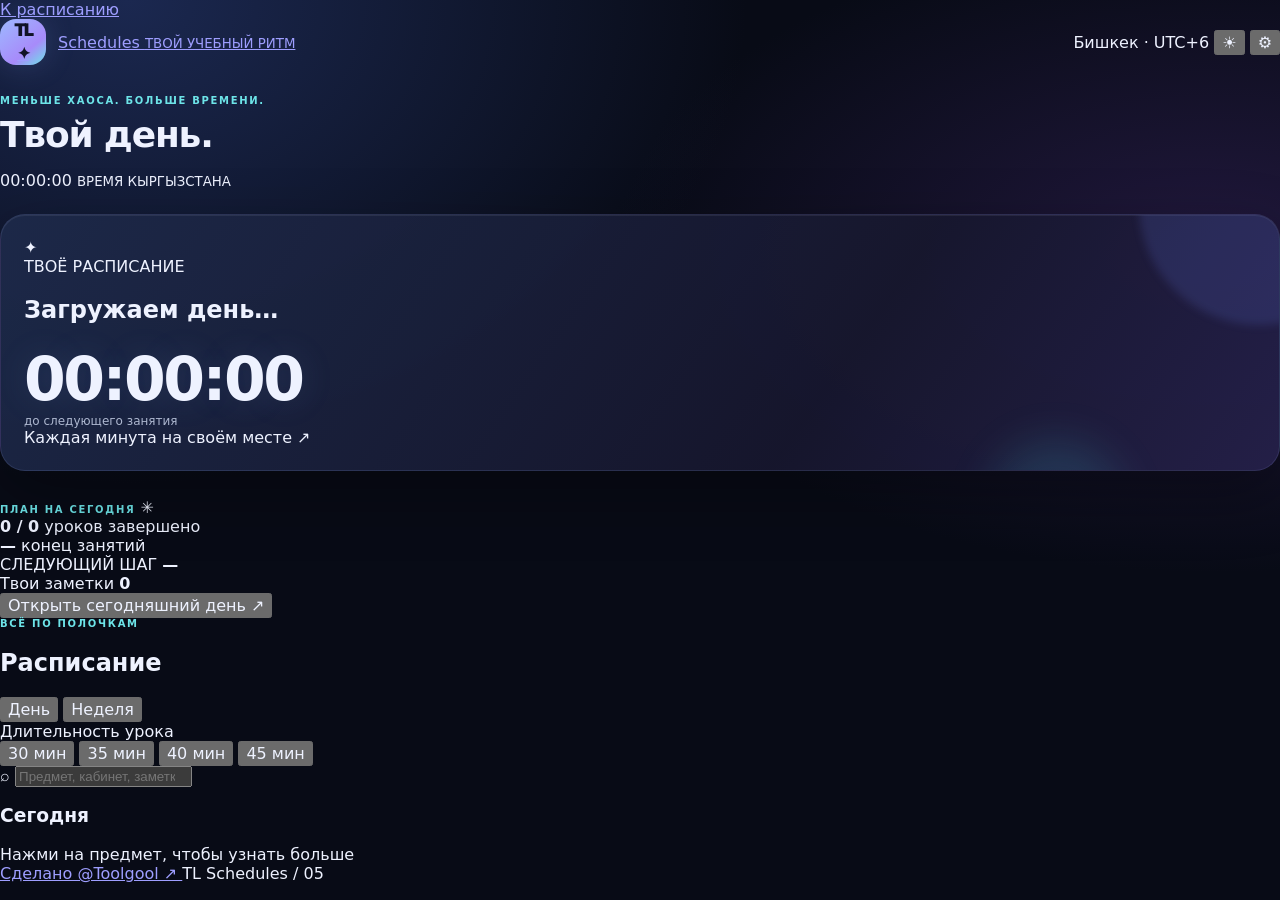
==== commit 0c7716f4: "Update index.html" ====
--- a/index.html
+++ b/index.html
@@ -1,33 +1,256 @@
 <!doctype html>
-<html lang="ru">
+<html lang="ru" data-theme="dark">
 <head>
-<meta charset="utf-8">
-<meta name="viewport" content="width=device-width,initial-scale=1,viewport-fit=cover">
-<meta name="theme-color" content="#080b16">
-<title>TL Schedules App</title>
-<link rel="stylesheet" href="style.css">
-
+  <meta charset="utf-8">
+  <meta name="viewport" content="width=device-width,initial-scale=1,viewport-fit=cover">
+  <meta name="theme-color" content="#0b101b">
+  <meta name="description" content="TL Schedules: расписание, звонки, преподаватели и личные заметки.">
+  <title>TL Schedules · Твой учебный ритм</title>
+
+  <link rel="stylesheet" href="style.css?v=5">
+  <script src="data.js?v=5" defer></script>
+  <script src="script.js?v=5" defer></script>
 </head>
 <body>
-<canvas id="snowCanvas" aria-hidden="true"></canvas>
-<div class="app">
-<header class="topbar"><div class="brand"><div class="logo">TL</div><div><div class="brand-name">TL Schedules</div><div class="brand-sub">Учебный день под контролем</div></div></div><button class="icon-btn" id="settingsBtn" aria-label="Настройки" title="Настройки">⚙</button></header>
-<main>
-<section id="home"><div class="eyebrow">ТВОЁ УЧЕБНОЕ ПРОСТРАНСТВО</div><h1 id="greeting">Доброе утро</h1><div class="date-line" id="dateLine"></div>
-<div class="hero"><div class="hero-head"><div><div class="eyebrow" id="heroEyebrow">СЕГОДНЯ</div><div class="lesson-title" id="currentLesson">Загрузка расписания…</div><div class="lesson-caption" id="lessonCaption"></div></div><div class="status" id="statusPill">● АКТИВНО</div></div><div class="timer" id="timerValue">00:00:00</div><div class="timer-label" id="timerLabel">До следующего события</div><div class="progress"><span id="progressBar"></span></div><div class="hero-foot"><span id="timerFrom">08:00</span><span id="timerTo">08:45</span></div></div>
-<div class="section-head"><h2>Длительность урока</h2><span class="muted">Настраивается</span></div><div class="chips" id="durationButtons"><button class="chip active" data-duration="45">45 мин</button><button class="chip" data-duration="40">40 мин</button><button class="chip" data-duration="35">35 мин</button></div>
-</section>
-<section id="today"><div class="section-head"><h2>Расписание</h2><span class="muted" id="selectedDayLabel">Сегодня</span></div><div class="day-tabs" id="dayTabs"></div><div class="lesson-list" id="lessonList"></div></section>
-<section id="week"><div class="section-head"><h2>Вся неделя</h2><span class="muted">Пн · Вс</span></div><div class="week-grid" id="weekGrid"></div></section>
-<section id="settings" class="settings" hidden><div class="section-head" style="margin-top:0"><h2>Настройки</h2><span class="muted">Персонализация</span></div><div class="setting-row"><label for="durationSelect">Длительность урока</label><select id="durationSelect"><option value="45">45 минут</option><option value="40">40 минут</option><option value="35">35 минут</option></select></div><div class="setting-row"><span>Заметки к урокам</span><button class="action" id="resetNotes">Очистить заметки</button></div><div class="setting-row"><span>Разработчик</span><span class="muted">@Toolgool</span></div><div class="setting-row"><span>Часовой пояс</span><span class="muted">Кыргызстан · UTC+6</span></div></section>
-</main>
-<footer class="footer"><div>TL Schedules · Автономный режим · by Toolgool</div><div style="margin-top:8px"><a href="https://t.me/Toolgool" target="_blank" rel="noopener">Telegram</a> · <a href="https://tlschool.duckdns.org" target="_blank" rel="noopener">Оригинальный сайт</a></div></footer>
-</div>
-<nav class="bottom-nav"><div class="nav-inner"><button class="nav-item active" data-target="home"><span>◈</span><span>Главная</span></button><button class="nav-item" data-target="today"><span>▦</span><span>Расписание</span></button><button class="nav-item" data-target="week"><span>▤</span><span>Неделя</span></button></div></nav>
-<div class="modal" id="noteModal" aria-hidden="true"><div class="modal-content"><button class="close" id="closeNoteBtn" aria-label="Закрыть">✕</button><h2 id="modalTitle">Заметка</h2><p id="modalSubtitle">Записи сохраняются на устройстве.</p><textarea id="noteText" placeholder="Домашнее задание, напоминание…"></textarea><div class="modal-buttons"><button id="cancelNote" class="btn btn-secondary">Отмена</button><button id="saveNote" class="btn btn-primary">Сохранить</button></div></div></div>
-<div class="modal" id="teacherModal" aria-hidden="true"><div class="modal-content"><button class="close" id="teacherClose" aria-label="Закрыть">✕</button><h2 id="teacherName">Преподаватель</h2><p class="teacher-line" id="teacherSubject"></p><p class="teacher-line" id="teacherCabinet"></p><p class="teacher-line" id="teacherPhone"></p><div class="teacher-actions" id="teacherButtons"></div></div></div>
-<div class="toast" id="toast" role="status"></div>
-<script src="data.js"></script>
-<script src="script.js"></script>
+  <a class="skip" href="#planner">К расписанию</a>
+
+  <div class="ambient" aria-hidden="true">
+    <i></i><i></i><i></i>
+  </div>
+
+  <div class="shell">
+    <header class="topbar">
+      <a class="brand" href="#">
+        <span class="logo">TL<span>✦</span></span>
+        <span>
+          Schedules
+          <small>ТВОЙ УЧЕБНЫЙ РИТМ</small>
+        </span>
+      </a>
+
+      <div class="top-actions">
+        <span class="timezone">Бишкек · UTC+6</span>
+        <button class="icon" id="themeBtn" aria-label="Переключить тему">☀</button>
+        <button class="icon" id="settingsBtn" aria-label="Настройки">⚙</button>
+      </div>
+    </header>
+
+    <main>
+      <div class="intro">
+        <div>
+          <div class="eyebrow">МЕНЬШЕ ХАОСА. БОЛЬШЕ ВРЕМЕНИ.</div>
+          <h1 id="greeting">Твой день.</h1>
+          <p id="date"></p>
+        </div>
+
+        <div class="clock-box">
+          <span class="pulse"></span>
+          <time id="liveClock">00:00:00</time>
+          <small>ВРЕМЯ КЫРГЫЗСТАНА</small>
+        </div>
+      </div>
+
+      <section class="dashboard" aria-label="Сейчас и далее">
+        <article class="hero">
+          <div class="hero-art" aria-hidden="true">
+            <i></i><i></i><i></i><span>✦</span>
+          </div>
+
+          <div class="badge">
+            <span class="pulse"></span>
+            <span id="status">ТВОЁ РАСПИСАНИЕ</span>
+          </div>
+
+          <h2 id="heroTitle">Загружаем день…</h2>
+          <p id="heroSub"></p>
+
+          <div class="timer" id="timer">00:00:00</div>
+          <div class="timer-label" id="timerLabel">до следующего занятия</div>
+
+          <div class="progress-track">
+            <div id="progress"></div>
+          </div>
+
+          <div class="hero-bottom">
+            <span>Каждая минута на своём месте</span>
+            <span>↗</span>
+          </div>
+        </article>
+
+        <aside class="overview">
+          <div class="overview-top">
+            <span class="eyebrow">ПЛАН НА СЕГОДНЯ</span>
+            <span class="spark">✳</span>
+          </div>
+
+          <div class="metrics">
+            <div>
+              <strong id="completed">0 / 0</strong>
+              <span>уроков завершено</span>
+            </div>
+            <div>
+              <strong id="finish">—</strong>
+              <span>конец занятий</span>
+            </div>
+          </div>
+
+          <div class="next">
+            <span>СЛЕДУЮЩИЙ ШАГ</span>
+            <strong id="nextLesson">—</strong>
+          </div>
+
+          <div class="notes-stat">
+            <span>Твои заметки</span>
+            <b id="noteCount">0</b>
+          </div>
+
+          <button class="primary wide" id="todayBtn">
+            Открыть сегодняшний день <span>↗</span>
+          </button>
+        </aside>
+      </section>
+
+      <section class="planner" id="planner">
+        <div class="section-heading">
+          <div>
+            <div class="eyebrow">ВСЁ ПО ПОЛОЧКАМ</div>
+            <h2>Расписание</h2>
+          </div>
+
+          <div class="segmented">
+            <button class="active" data-view="day" aria-pressed="true">День</button>
+            <button data-view="week" aria-pressed="false">Неделя</button>
+          </div>
+        </div>
+
+        <div class="toolbar">
+          <div>
+            <span class="field-label">Длительность урока</span>
+
+            <div class="durations" id="durations">
+              <button data-duration="30">30 мин</button>
+              <button data-duration="35">35 мин</button>
+              <button data-duration="40">40 мин</button>
+              <button data-duration="45">45 мин</button>
+            </div>
+          </div>
+
+          <label class="search">
+            <span>⌕</span>
+            <input
+              id="search"
+              type="search"
+              placeholder="Предмет, кабинет, заметка…"
+              aria-label="Поиск по выбранному дню или неделе"
+            >
+          </label>
+        </div>
+
+        <p class="hint" id="durationHint"></p>
+        <div class="days" id="days" aria-label="Выбор дня"></div>
+
+        <div class="schedule-heading">
+          <h3 id="scheduleTitle">Сегодня</h3>
+          <span>Нажми на предмет, чтобы узнать больше</span>
+        </div>
+
+        <div id="schedule"></div>
+      </section>
+    </main>
+
+    <footer>
+      <a href="https://t.me/Toolgool" target="_blank" rel="noopener noreferrer">
+        Сделано @Toolgool ↗
+      </a>
+      <span id="network"></span>
+      <span>TL Schedules / 05</span>
+    </footer>
+  </div>
+
+  <dialog id="noteDialog" aria-labelledby="noteTitle">
+    <div class="dialog-head">
+      <span class="eyebrow">ЛИЧНЫЕ ЗАПИСИ</span>
+      <button class="icon" data-close aria-label="Закрыть">×</button>
+    </div>
+
+    <h2 id="noteTitle">Заметка</h2>
+    <p id="noteCaption"></p>
+
+    <label for="noteText" class="field-label">
+      Домашнее задание или напоминание
+    </label>
+
+    <textarea
+      id="noteText"
+      rows="6"
+      maxlength="10000"
+      placeholder="Что нужно не забыть…"
+    ></textarea>
+
+    <p class="hint">Чтобы удалить заметку, очисти поле и сохрани.</p>
+
+    <div class="dialog-actions">
+      <button class="secondary" data-close>Отмена</button>
+      <button class="primary" id="saveNote">Сохранить</button>
+    </div>
+  </dialog>
+
+  <dialog id="teacherDialog" aria-labelledby="teacherTitle">
+    <div class="dialog-head">
+      <span class="eyebrow">О ПРЕДМЕТЕ</span>
+      <button class="icon" data-close aria-label="Закрыть">×</button>
+    </div>
+
+    <h2 id="teacherTitle"></h2>
+    <p id="teacherName"></p>
+    <div class="info-line" id="teacherRoom"></div>
+    <div class="info-line" id="teacherPhone"></div>
+    <div class="dialog-actions" id="teacherLinks"></div>
+  </dialog>
+
+  <dialog id="settingsDialog" aria-label="Настройки">
+    <div class="dialog-head">
+      <span class="eyebrow">ПОД СЕБЯ</span>
+      <button class="icon" data-close aria-label="Закрыть">×</button>
+    </div>
+
+    <h2>Маленькие настройки</h2>
+
+    <label class="setting">
+      <span>
+        <strong>Лёгкий режим</strong>
+        <small>Отключает движение и размытие фона</small>
+      </span>
+      <input id="lowMotion" type="checkbox">
+    </label>
+
+    <div class="setting">
+      <span>
+        <strong>Расписание с заметками</strong>
+        <small>Скачать текстовый файл</small>
+      </span>
+      <button class="secondary" id="exportBtn">Скачать</button>
+    </div>
+
+    <div class="setting">
+      <span>
+        <strong>Вся неделя на бумаге</strong>
+        <small>Печать или сохранение в PDF</small>
+      </span>
+      <button class="secondary" id="printBtn">Печать</button>
+    </div>
+
+    <p class="hint">
+      Время всегда указано по Кыргызстану.
+      Заметки и настройки хранятся только в этом браузере.
+      Для повторного открытия сайта требуется интернет.
+    </p>
+  </dialog>
+
+  <div class="toast" id="toast" role="status"></div>
+
+  <noscript>
+    <p class="noscript">Включи JavaScript в браузере, чтобы увидеть расписание.</p>
+  </noscript>
 </body>
-</html>+</html>
